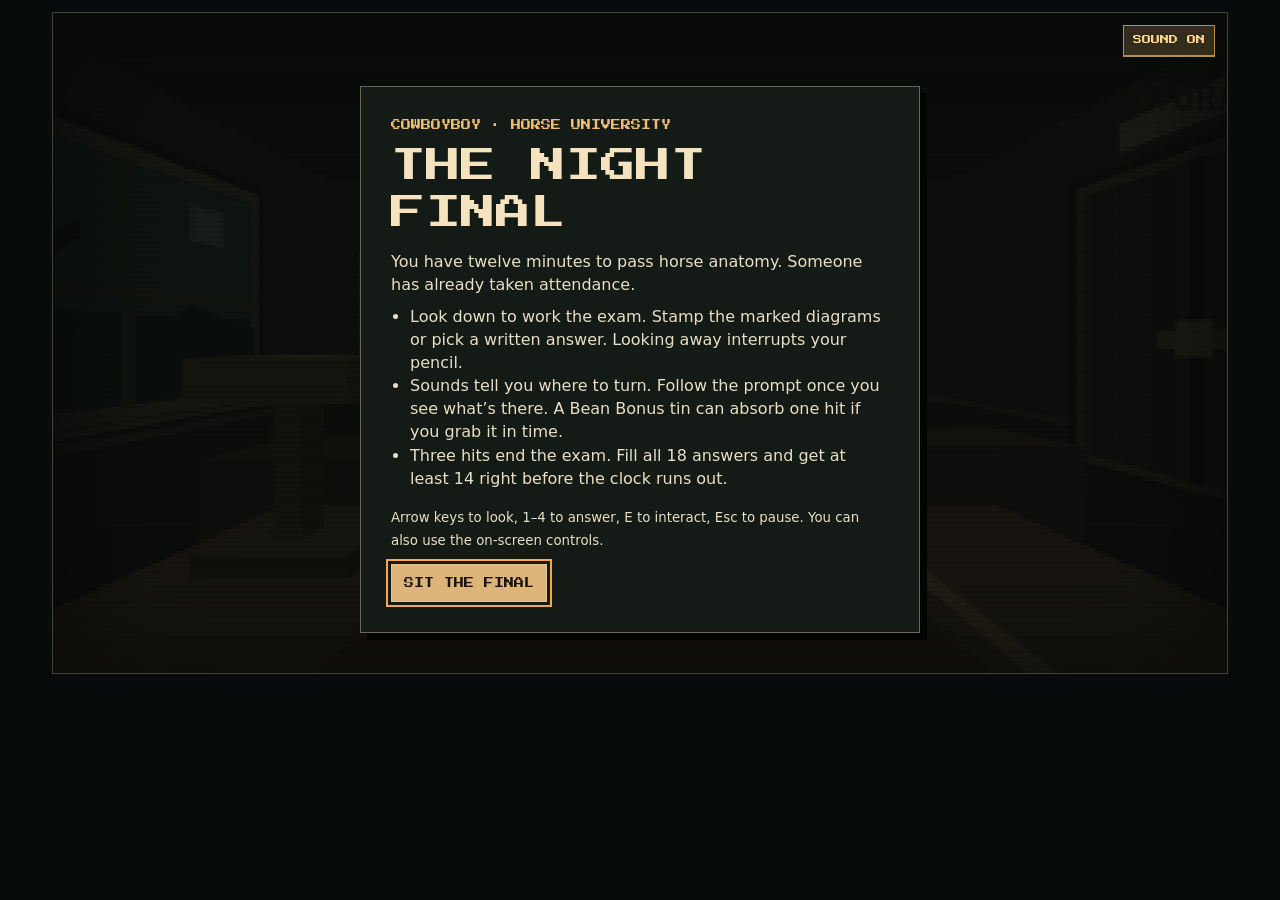
==== index.html @ 2c5c1a56 "Enable Cowboyboy sound by default" ====
<!doctype html>
<html lang="en">
<head>
<meta charset="utf-8">
<meta name="viewport" content="width=device-width, initial-scale=1">
<title>Cowboyboy — The Night Final</title>
<style>
@font-face{font-family:ExamPixel;src:url("./assets/PressStart2P.ttf") format("truetype");font-display:swap}
:root{color-scheme:dark;--ink:#e9dfc4;--dim:#aaa28e;--red:#ff816e;--gold:#efbd75;--pixel:ExamPixel,ui-monospace,monospace}
*{box-sizing:border-box}
body{margin:0;background:#080b0b;color:var(--ink);font:16px/1.45 system-ui,sans-serif}
main{max-width:1200px;margin:auto;padding:clamp(4px,1vw,12px)}
button{cursor:pointer}
button:disabled{cursor:default}
button:focus-visible,a:focus-visible{outline:2px solid #f7a74a;outline-offset:3px}
[hidden]{display:none!important}
.stage{position:relative;min-height:510px;aspect-ratio:16/9;overflow:hidden;border:1px solid #454338;background:#101411;isolation:isolate}
#room{width:100%;height:100%;position:absolute;inset:0;display:block;image-rendering:pixelated}
.vignette{position:absolute;inset:0;z-index:1;pointer-events:none;box-shadow:inset 0 0 95px 24px #000a;background:repeating-linear-gradient(transparent 0 3px,#0002 4px 5px)}
.stage.hit .vignette{background:#9a271b65}
.hud,.utility,.controls,.look,.cue{position:absolute;color:var(--ink);font:9px/1.65 var(--pixel);text-transform:uppercase}
.hud,.controls,.look{z-index:2}
.hud,.utility{display:flex;gap:4px}
.hud{align-items:center;top:12px;left:12px;flex-wrap:wrap;max-width:calc(100% - 200px)}
.hud span{padding:5px 7px;background:#0e1410e6;border-bottom:2px solid #544a34}
.hud .clock{font-size:12px;color:var(--gold)}
.hud .danger,.hud .clock.low{color:var(--red)}
.hud .bean{color:#e9ac66}
.utility{z-index:4;top:12px;right:12px}
.stage:not(.in-exam) .hud,.stage:not(.in-exam) .controls,.stage:not(.in-exam) #pause{display:none}
.look{right:12px;top:47px;padding:3px 6px;background:#0e1410d9;color:#cbc2a8;font-size:8px;text-align:right;pointer-events:none}
.cue{z-index:2;top:70px;left:50%;transform:translateX(-50%);margin:0;width:max-content;max-width:calc(100% - 24px);
  padding:5px 8px;text-align:center;background:#0e1410ef;color:#ffb18c;pointer-events:none}
.cue:empty{display:none}
.controls{display:flex;gap:5px;bottom:12px;left:50%;transform:translateX(-50%);width:max-content;max-width:calc(100% - 16px)}
.controls button,.utility button{font:inherit;text-transform:inherit;border:1px solid #817253;border-bottom:2px solid #534732;border-radius:0;
  background:#111812ed;color:#e8d9b2;padding:6px 9px;min-height:32px;white-space:nowrap}
.controls button[aria-pressed=true],.utility button[aria-pressed=true]{background:#332b1c;color:#ffd58b;border-color:#b28d54}
.controls button:not(:disabled):hover,.utility button:not(:disabled):hover{background:#4e3a25;color:#ffe4b2}
.controls button:disabled{opacity:.5}
#act{position:absolute;right:0;bottom:40px;touch-action:none;background:#4c3421;color:#ffe5b7;border-color:#d4a46c}
#act:disabled{visibility:hidden}
.overlay{position:absolute;inset:0;z-index:3;background:#070a09dc;display:grid;place-items:center;overflow:auto;padding:52px 18px 18px}
.panel{max-width:560px;width:100%;padding:clamp(14px,4vw,30px);background:#141a16;border:1px solid #6b6652;box-shadow:7px 7px 0 #030504;color:var(--ink)}
.panel .eyebrow{font:10px/1.65 var(--pixel);color:var(--gold)}
.panel h1{font:clamp(21px,4vw,35px)/1.35 var(--pixel);margin:8px 0 14px;text-transform:uppercase;color:#f4e3be}
.panel p{margin:8px 0}
.panel ul{padding-left:19px;margin:8px 0 15px}
.panel button{margin-top:5px;padding:10px 12px;font:10px/1.6 var(--pixel);text-transform:uppercase;border-radius:0}
.primary{background:#ddb57b;color:#19140d;border:1px solid #e3c491}
.panel a{color:#f2ca91}
.review{max-height:180px;overflow:auto;padding-right:7px;font-size:14px}
.review li{margin-bottom:7px}
@media(max-width:600px){
  .stage{min-height:min(540px,calc(100svh - 8px))}
  .hud,.utility,.controls,.cue{font-size:7px}
  .hud,.utility{top:8px}
  .hud{left:8px;max-width:calc(100% - 135px);gap:2px}
  .hud span{padding:4px 5px}
  .hud .clock{font-size:9px}
  .utility,.look{right:8px}
  .controls{bottom:8px;gap:3px}
  .controls button,.utility button{padding:5px 6px;min-height:34px}
  .look{top:50px;font-size:7px}
  .cue{top:76px}
  .panel ul{font-size:14px}
}
.paper{position:absolute;top:0;left:0;transform-origin:0 0;box-sizing:border-box;width:540px;height:464px;
  display:flex;flex-direction:column;padding:28px 28px 22px;color:#342818;
  background:repeating-linear-gradient(0deg,#9a71351a 0 1px,transparent 1px 25px),#deca98;
  border:2px solid #ae915f;box-shadow:inset 0 0 0 3px #cbb17a;
  color-scheme:light;font:10px/1.65 ExamPixel,ui-monospace,monospace}
.paper[inert]{pointer-events:none}
.paper .eyebrow{font-size:10px;color:#793f2d;letter-spacing:0}
.paper h2{font:14px/1.6 ExamPixel,ui-monospace,monospace;margin:11px 0 8px}
.paper-body{flex:1;display:grid;align-items:center}
.plate{width:100%;max-width:440px;margin:auto;position:relative;background:#eee0b429}
.plate svg{display:block;width:100%;height:auto;shape-rendering:crispEdges}
.plate .ink{fill:#b9a179;stroke:#614b34;stroke-width:2}
.plate .bone{fill:#a68b63;stroke:#634e37;stroke-width:2}
.plate .mane{fill:#71533a;stroke:#5e442f;stroke-width:1.4}
.plate .coat-light{fill:#c9b487}
.plate .detail{fill:none;stroke:#806649;stroke-width:1.5}
.plate .tube{fill:none;stroke-width:7;stroke-linecap:round}
.plate text{fill:#70583a;text-anchor:middle;font:9px ui-monospace,monospace;letter-spacing:2px}
.paper button{font:inherit;border:0;border-radius:0;background:none;color:inherit}
.paper button:focus-visible{outline:2px dashed #874b33;outline-offset:1px}
.paper button:disabled{opacity:.48}
.paper button:not(:disabled):hover,.paper button[aria-pressed=true]{color:#7f301e;background:#b4693c25}
.paper .pin{position:absolute;transform:translate(-50%,-50%);width:34px;height:34px;padding:0;
  border:2px solid #884626;background:#f3dba8;color:#633520;text-align:center;font-size:13px}
.paper .pin[aria-pressed=true]{background:#974529;color:#ffe6bb}
.answers{display:grid;gap:4px}
.paper .answers button{min-height:40px;padding:7px 10px;text-align:left;font-size:13px;border-bottom:1px dashed #a18153}
.paper .answers button[aria-pressed=true]{text-decoration:underline}
.paper-foot{display:flex;align-items:center;gap:4px;min-height:36px;border-top:2px solid #a48454}
.paper-foot button{padding:8px 5px;white-space:nowrap}
.paper-foot .status{flex:1;text-align:center;font-size:9px;color:#694a31}
.paper progress{appearance:none;border:0;width:100%;height:5px;background:#b79b69}
.paper progress::-webkit-progress-bar{background:#b79b69}
.paper progress::-webkit-progress-value{background:#823c2a}
.paper progress::-moz-progress-bar{background:#823c2a}
</style>
</head>
<body>
<audio id="score" loop preload="none" hidden></audio>
<main>
<div class="stage" id="stage">
<canvas id="room" width="384" height="216" aria-label="First-person view from the exam desk"></canvas><div class="vignette"></div>
<div class="hud" aria-label="Exam status"><span class="clock" id="clock">12:00</span><span id="progress">0 / 18 answered</span><span id="nerve">Composure 3 / 3</span><span class="bean" id="bean-hud" hidden>BEAN BONUS READY</span></div>
<div class="utility"><button id="sound" aria-pressed="true">Sound on</button><button id="pause" disabled>Pause</button></div>
<div class="look" id="look"></div>
<section class="paper" id="paper" aria-label="Exam paper" hidden>
<div class="eyebrow" id="sheet"></div><h2 id="question"></h2><div class="paper-body"><div id="diagram" hidden></div><div class="answers" id="answers"></div></div>
<div class="paper-foot"><button id="prev">Previous</button><span class="status" id="paper-status"></span><button id="next">Next</button><button id="submit" hidden>Turn in exam</button></div>
<progress id="writing" max="1" value="0" aria-label="Writing progress"></progress>
</section>
<p class="cue" id="cue" role="status"></p>
<nav class="controls" aria-label="Look controls">
<button data-view="left" disabled>← Window</button><button data-view="front" disabled>↑ Hall</button><button data-view="right" disabled>→ Seam</button><button data-view="desk" disabled>↓ Exam</button><button id="act" disabled>E · Interact</button>
</nav>
<div class="overlay" id="overlay"><section class="panel" id="panel"></section></div>
</div>
</main>
<script>
'use strict';
const $ = id => document.getElementById(id);
const exam = [
  ['Where on a horse is the poll?', ['Between and just behind the ears','Above the tail','At the shoulder','Under the jaw'],0,'The poll is at the top of the head, just behind the ears.'],
  ['What is the ridge where the neck meets the back?', ['Croup','Withers','Loin','Barrel'],1,'The withers are the ridge above the shoulders.'],
  ['Which region includes the rib cage?', ['Crest','Pastern','Barrel','Dock'],2,'The barrel is the rounded middle around the ribs.'],
  ['Which part is the upper surface of the hindquarters?', ['Poll','Flank','Gaskin','Croup'],3,'The croup lies between the loin and the tail.'],
  ['What is the anatomical name for the horse’s front knee?', ['Tarsus','Carpus','Stifle','Fetlock'],1,'The carpus is the joint commonly called the knee on a foreleg.'],
  ['What is the common name for the tarsus?', ['Hock','Knee','Elbow','Stifle'],0,'The hock is the tarsal joint region on the hind limb.'],
  ['Where is the fetlock relative to the pastern?', ['Behind the hock','Inside the hoof','Immediately above it','Immediately below it'],2,'The fetlock is the joint immediately above the pastern region.'],
  ['Which region lies between the fetlock and the hoof?', ['Cannon','Pastern','Gaskin','Forearm'],1,'The pastern spans the region between the fetlock and hoof.'],
  ['Which hind-limb joint is highest on this list?', ['Hock','Fetlock','Pastern joint','Stifle'],3,'The stifle sits above the hock on the hind limb.'],
  ['What is the muscular region between the stifle and hock called?', ['Gaskin','Cannon','Coronet','Forearm'],0,'The gaskin is the lower thigh, above the hock.'],
  ['What marks the border at the top of the hoof wall?', ['Ergot','Coronary band','Chestnut','Knee'],1,'The coronary band lies where the skin meets the top of the hoof wall.'],
  ['Which part is the bony base of the tail?', ['Muzzle','Loin','Dock','Crest'],2,'The dock is the solid upper part of the tail.'],
  ['Which tube carries swallowed feed to the stomach?', ['Trachea','Cecum','Colon','Esophagus'],3,'The esophagus connects the throat to the stomach.'],
  ['Where does feed go directly after the stomach?', ['Small intestine','Large colon','Cecum','Esophagus'],0,'The stomach empties into the small intestine.'],
  ['Where does much enzymatic digestion and nutrient absorption occur?', ['Mouth','Small intestine','Cecum','Rectum'],1,'The small intestine is a major site of enzymatic digestion and nutrient uptake.'],
  ['Which blind-ended chamber receives digesta from the small intestine?', ['Stomach','Esophagus','Cecum','Rectum'],2,'The cecum receives digesta from the small intestine and houses fiber-fermenting microbes.'],
  ['Which section follows the cecum along the main path of digesta?', ['Small intestine','Esophagus','Stomach','Large colon'],3,'Digesta passes from the cecum to the large colon.'],
  ['Which two regions are major sites of microbial fiber fermentation?', ['Stomach and esophagus','Cecum and large colon','Mouth and stomach','Esophagus and small intestine'],1,'Microbes in the cecum and large colon break down much of the fiber a horse eats.']
];
const plates = {
  horse: `<path class="detail" d="M46 177H365" opacity=".45"/>
    <path class="bone" d="M182 98 Q194 105 197 123 L194 145 201 164 204 174 H186
      L187 167 181 146 181 128 174 108 Z M294 102 Q306 106 307 119 L295 139
      L294 161 300 173 H282 L284 164 282 137 289 118 Z"/>
    <path class="mane" d="M321 68 C347 70 352 88 349 111 C347 128 347 145 359 156
      C343 152 338 142 337 127 C335 115 342 96 332 87 L321 80 Z"/>
    <path class="ink" d="M101 49 L114 28 125 23 124 11 132 19 137 10 140 24
      C155 24 164 39 175 50 L191 59 Q199 54 207 61
      C232 67 257 68 280 60 C297 52 314 55 325 64
      C339 74 336 95 327 107 L310 127 319 141 312 160 314 170 317 177 H299
      L302 168 302 157 307 143 293 128 Q284 120 282 108
      C261 124 225 123 203 108 Q199 117 192 121 L187 141 187 160
      L194 175 192 180 H174 L176 170 175 158 176 139 174 122
      Q166 111 170 99 C161 92 156 79 151 68 L139 60
      Q132 69 116 71 L96 78 Q89 80 84 75 L81 68 Q82 64 90 60 Z"/>
    <path class="mane" d="M137 24 C154 21 166 39 176 48 L196 59
      L187 61 182 65 178 62 174 63 169 56 164 56 157 45
      Q150 37 140 33 L129 33 Z"/>
    <path class="coat-light" d="M211 67 C235 74 260 73 280 66 Q294 60 310 63
      Q302 69 291 74 C265 82 232 82 211 72 Z M184 76 Q192 78 194 86
      Q182 96 177 110 Q173 100 177 88 Z"/>
    <path class="detail" d="M113 34 Q120 30 125 32 M120 38 Q123 37 126 39
      M84 72 Q95 72 105 67 M100 62l5-1 M129 45 Q138 46 142 53
      M143 49 Q153 53 160 65 L171 84 M188 66 Q197 71 195 86
      Q193 96 184 104 M182 138h6m-10 30h10m111-35 9-6m-5 14 11 2m-12 24h10
      M304 72 Q318 78 319 90 Q317 101 310 108 M284 88 Q279 98 282 108
      M207 104 Q220 115 236 115 M337 86 Q346 97 343 111 L343 134"/>
    <path class="mane" d="M176 170 L186 170 192 175 192 180 H174 Z
      M303 168 H313 L317 177 H299 Z"/>
    <path class="detail" d="M215 84 Q214 97 221 108 M225 84 Q224 99 231 110
      M235 84 Q234 100 241 111 M245 84 Q243 99 250 109" opacity=".55"/>`,
  legs: `<path class="ink" d="M83 25 Q99 20 116 25 L107 53 Q112 61 105 72 L104 117
    Q111 124 105 132 L112 148 119 159 118 170 84 170 87 154 92 134 Q87 125 93 115
    L92 73 Q82 65 90 53 Z M246 20 Q261 14 279 24 L264 45 294 69
    Q300 77 287 89 L280 120 Q289 128 281 137 L286 151 296 160 295 170
    260 170 263 154 270 136 Q265 128 270 120 L276 88 245 62 Q232 54 238 44 Z"/>
    <path class="detail" d="M90 62h16m-12 62h10m-16 31h25m128-103 15-8m23 34 13 1m-21 50h10m-17 25h24"/>
    <path class="detail" d="M97 74v38m182-20-5 27"/>
    <text x="99" y="187">FORELIMB</text><text x="275" y="187">HIND LIMB</text>`,
  gut: `<path class="detail" d="M30 74h31q47 0 61 24l23 14m49 7 20 8m42 19 19 3m18-25 14-19m29-29h25"/>
    <path class="ink" d="M23 65l29 3 14 10-12 10-30 1-7-10Z"/>
    <path class="bone tube" d="M62 76q49-9 75 26"/>
    <path class="ink" d="M135 102q13-24 39-16 23 7 17 25-4 18-23 18-25 1-33-27Z"/>
    <path class="detail tube" d="M187 117q25-18 49-6t-14 11q-27 0-13 12t38-2q12-5 22 3"/>
    <path class="ink" d="M273 129q16-8 23 8l-3 27-15 12-8-8 4-25Z"/>
    <path class="bone tube" d="M286 132q-7-25 12-33l20-8q10-5 2-15l-16-10q-14-9-10-22 5-19 24-11t25 24q4 11-7 17l26 2"/>
    <path class="detail" d="M39 72v12m117 12 18 6m103 48 13 4"/>
    <text x="190" y="187">SIMPLIFIED FEED ROUTE</text>`
};
const marks = {
  poll:[135,25], withers:[198,60], barrel:[239,97], croup:[304,58],
  dock:[330,72], muzzle:[91,69], loin:[269,64],
  gaskin:[302,119], flank:[280,101],
  foreKnee:[98,63], hock:[287,79], fetlock:[98,124], pastern:[101,140],
  stifle:[243,51], hindFetlock:[277,128], hindHoof:[279,165],
  cannon:[99,97], coronet:[103,154], chestnut:[111,48],
  mouth:[41,79], esophagus:[99,80], stomach:[165,105], small:[223,124],
  cecum:[285,157], colon:[310,47], rectum:[355,76]
};
// Mark order matches the original answer key. The player only sees numbered pins.
const practical = {
  0:['horse','Bridle check. Stamp the poll before you fit the headpiece.','poll dock withers muzzle'],
  1:['horse','The saddle has slipped. Mark the withers to check its clearance.','croup withers loin barrel'],
  3:['horse','The groom left a chalk mark on the croup. Put it back.','poll flank gaskin croup'],
  4:['legs','The X-ray is missing its CARPUS stamp. Put it on the front knee.','hock foreKnee stifle fetlock'],
  6:['legs','Tag the foreleg joint immediately above the pastern.','hock hindHoof fetlock stifle'],
  7:['legs','Stamp the section of the foreleg between the fetlock and the hoof.','cannon pastern hock foreKnee'],
  8:['legs','Start your hind-limb inspection at the highest joint marked on this plate.','hock hindFetlock hindHoof stifle'],
  10:['legs','Follow the hoof wall up. Stamp the coronary band where the wall meets skin.','hock coronet chestnut foreKnee'],
  12:['gut','A mouthful of hay was just swallowed. Mark the tube carrying it to the stomach.','mouth cecum colon esophagus'],
  13:['gut','The hay has left the stomach. Stamp the next stop on its route.','small colon cecum stomach'],
  15:['gut','Trace the route past the small intestine. Tag the blind-ended fermentation chamber.','stomach esophagus cecum rectum'],
  16:['gut','The hay has left the cecum. Stamp the next section it enters.','small esophagus stomach colon'],
};
function makePlate(kind, targets) {
  const diagram = document.createElement('div');
  diagram.className = 'plate';
  diagram.innerHTML = `<svg viewBox="0 0 380 192" aria-hidden="true">${plates[kind]}</svg>`;
  for (const [i, name] of targets.split(' ').entries()) {
    const pin = document.createElement('button');
    pin.type = 'button';
    pin.className = 'pin';
    pin.textContent = String(i + 1);
    pin.setAttribute('aria-label', 'Stamp marker ' + (i + 1));
    const [x,y] = marks[name];
    pin.style.left = (x / 380 * 100) + '%';
    pin.style.top = (y / 192 * 100) + '%';
    pin.onclick = () => choose(i);
    diagram.append(pin);
  }
  return diagram;
}
const sheets = ['External landmarks','Hindquarters and joints','Lower limb','Conformation','Digestive tract','The hindgut'];
const releases = [0, 80, 178, 281, 391, 510];
const examTime = 720;
const writingTime = 2.3;
const views = {
  desk:{yaw:0,pitch:-1.45,y:.35,z:1.16,label:'Exam paper'},
  left:{yaw:-.77,pitch:0,label:'Left · Window'},
  front:{yaw:0,pitch:0,label:'Ahead · Hall'},
  right:{yaw:.77,pitch:0,label:'Right · Wall seam'}
};
const threats = [
  {id:'moth',view:'left',name:'Mothman',cue:'LEFT · Wings scrape the window.',action:'Hold the lamp',method:'hold',time:.85,pan:-.85,loss:'Mothman came through the glass.'},
  {id:'monitor',view:'front',name:'The Hall Monitor',cue:'AHEAD · Heavy hoofbeats in the hall.',action:'Keep looking at it',method:'watch',time:1.5,pan:0,loss:'The Hall Monitor reached your desk.'},
  {id:'seam',view:'right',name:'The Seam',cue:'RIGHT · A whisper inside the wall.',action:'Hold the latch',method:'hold',time:1.45,pan:.85,loss:'The wall opened beside you.'},
  {id:'mimic',view:'left',name:'The Window Mimic',cue:'LEFT · Three taps on the glass.',action:'Keep your eyes on it',method:'watch',time:1.65,pan:-.85,loss:'The reflection climbed out of the window.'},
  {id:'mare',view:'front',name:'The Hollow Mare',cue:'AHEAD · A ragged whinny.',action:'Ring the desk bell',method:'tap',time:0,pan:0,loss:'The Hollow Mare leaned over your paper.'},
  {id:'crawler',view:'right',name:'The Ceiling Crawler',cue:'RIGHT · Claws run along the ceiling.',action:'Hold the lamp',method:'hold',time:1.05,pan:.85,loss:'Something dropped onto your shoulder.'}
];
const hud = {clock:$('clock'),progress:$('progress'),nerve:$('nerve')};
const viewButtons = [...document.querySelectorAll('[data-view]')];
const canvas = $('room'), ctx = canvas.getContext('2d');
const camera = {yaw:0,pitch:0,y:0,z:0,lean:0};
const paper = $('paper');
const sheetPlane = {left:-.59,right:.59,y:-.566,near:.75,far:1.79,width:540,height:464};
let stageWidth = 384, stageHeight = 216, focal = 178;
new ResizeObserver(([entry]) => {
  const {width,height} = entry.contentRect;
  if (!width || !height) return;
  stageWidth = width;
  stageHeight = height;
  canvas.width = Math.round(216 * width / height);
}).observe($('stage'));
const run = {mode:'intro',view:'front',remaining:examTime,health:3};
let audio, master, hum, noiseBuffer, music, muted = false, pressed = false, lastFrame = performance.now();
let audioRequested = false;
let lastPaper = '', lastCue = '', lastView = '';
function createMusic() {
  const rate = 22050;
  const beat = .55;
  const bass = [110,110,98,98,87.31,87.31,103.83,110];
  const melody = [
    [220,0,329.63,261.63],[220,246.94,0,207.65],
    [196,0,293.66,246.94],[196,220,0,185],
    [174.61,0,261.63,220],[174.61,196,0,164.81],
    [207.65,0,311.13,246.94],[220,261.63,0,207.65]
  ];
  const frames = Math.round(rate * beat * 4 * bass.length);
  const wav = new DataView(new ArrayBuffer(44 + frames * 2));
  const label = (offset,text) => [...text].forEach((char,i) => wav.setUint8(offset + i,char.charCodeAt(0)));
  label(0,'RIFF');
  wav.setUint32(4,wav.byteLength - 8,true);
  label(8,'WAVEfmt ');
  wav.setUint32(16,16,true);
  wav.setUint16(20,1,true);
  wav.setUint16(22,1,true);
  wav.setUint32(24,rate,true);
  wav.setUint32(28,rate * 2,true);
  wav.setUint16(32,2,true);
  wav.setUint16(34,16,true);
  label(36,'data');
  wav.setUint32(40,frames * 2,true);

  const pluck = (hz,time,decay) => {
    const phase = 2 * Math.PI * hz * time;
    const envelope = Math.min(time * 105,1) * Math.exp(-time * decay);
    return envelope * (Math.sin(phase) + .32 * Math.sin(phase * 2.004) + .13 * Math.sin(phase * 3));
  };
  for (let frame = 0; frame < frames; frame++) {
    const t = frame / rate;
    const measure = Math.floor(t / (beat * 4));
    const index = Math.min(3,Math.floor(t / beat) % 4);
    const sub = t % beat;
    const root = bass[measure];
    const lead = melody[measure][index];
    const low = index % 2 === 0 ? .13 * pluck(root,sub,5) : .056 * pluck(root * 1.5,sub,7);
    const upper = lead ? .105 * pluck(lead,sub,7) : 0;
    const fade = Math.min(1,frame / 140,(frames - frame - 1) / 360);
    wav.setInt16(44 + frame * 2,Math.round((low + upper) * fade * 32767),true);
  }

  const player = $('score');
  player.src = URL.createObjectURL(new Blob([wav],{type:'audio/wav'}));
  for (const event of ['playing','pause','error']) player.addEventListener(event,renderSoundButton);
  return player;
}
function soundPlaying() {
  return audio?.state === 'running' || (music && !music.paused && music.readyState >= 2);
}
function updateMusic(preview = false) {
  if (!music) return;
  if (muted || (run.mode !== 'running' && !preview)) music.pause();
  else if (music.paused) music.play().then(renderSoundButton,renderSoundButton);
}
function audioInit(preview = false) {
  if (muted) {
    soundLevel();
    updateMusic();
    renderSoundButton();
    return;
  }
  audioRequested = true;
  try {
    if (navigator.audioSession) navigator.audioSession.type = 'playback';
  } catch {
    // The media player still works in browsers without audio-session support.
  }
  try {
    music ??= createMusic();
    updateMusic(preview);
  } catch {
    // Directional effects can still play if the media player is unavailable.
  }
  try {
    if (!audio) {
      const Audio = window.AudioContext || window.webkitAudioContext;
      if (!Audio) { renderSoundButton(); return; }
      audio = new Audio();
      audio.addEventListener('statechange',renderSoundButton);
      master = audio.createGain();
      const compressor = audio.createDynamicsCompressor();
      master.connect(compressor).connect(audio.destination);
      hum = audio.createGain();
      hum.gain.value = 0;
      hum.connect(master);
      for (const [hz, type] of [[49,'sine'],[61,'triangle'],[98,'triangle'],[121,'sine']]) {
        const drone = audio.createOscillator(), gain = audio.createGain();
        drone.type = type;
        drone.frequency.value = hz;
        gain.gain.value = .027;
        drone.connect(gain).connect(hum);
        drone.start();
      }
      noiseBuffer = audio.createBuffer(1,audio.sampleRate,audio.sampleRate);
      const samples = noiseBuffer.getChannelData(0);
      for (let i = 0; i < samples.length; i++) samples[i] = Math.random() * 2 - 1;
    }
    if (audio.state !== 'running') {
      audio.resume().then(() => {
        renderSoundButton();
        if (preview) soundCheck();
      },renderSoundButton);
    } else if (preview) soundCheck();
    soundLevel();
  } catch {
    audio?.close().catch(() => {});
    audio = null;
  }
  renderSoundButton();
}
function soundCheck() {
  note(392,.28,.21);
  note(523,.32,.22,0,'triangle',523,.15);
}
function renderSoundButton() {
  const needsRetry = audioRequested && !soundPlaying();
  $('sound').textContent = muted ? 'Sound off' : needsRetry ? 'Retry sound' : 'Sound on';
  $('sound').setAttribute('aria-pressed',String(!muted && !needsRetry));
}
function soundLevel() {
  if (!audio) return;
  master.gain.setTargetAtTime(muted ? 0 : .9,audio.currentTime,.035);
  hum.gain.setTargetAtTime(run.mode === 'running' ? .88 : 0,audio.currentTime,.18);
}
function output(gain, pan) {
  if (audio.createStereoPanner) {
    const stereo = audio.createStereoPanner();
    stereo.pan.value = pan;
    gain.connect(stereo).connect(master);
  } else gain.connect(master);
}
function note(hz, seconds, level, pan = 0, type = 'triangle', slide = hz, delay = 0) {
  if (!audio || muted) return;
  const start = audio.currentTime + delay, osc = audio.createOscillator(), gain = audio.createGain();
  osc.type = type;
  osc.frequency.setValueAtTime(hz,start);
  osc.frequency.exponentialRampToValueAtTime(Math.max(20,slide),start + seconds);
  gain.gain.setValueAtTime(.001,start);
  gain.gain.exponentialRampToValueAtTime(level,start + .012);
  gain.gain.exponentialRampToValueAtTime(.001,start + seconds);
  osc.connect(gain);
  output(gain, pan);
  osc.start(start);
  osc.stop(start + seconds + .02);
}
function noise(seconds, hz, level, pan, delay = 0, type = 'bandpass') {
  if (!audio || muted) return;
  const start = audio.currentTime + delay, source = audio.createBufferSource();
  const filter = audio.createBiquadFilter(), gain = audio.createGain();
  source.buffer = noiseBuffer;
  filter.type = type;
  filter.frequency.value = hz;
  filter.Q.value = .7;
  gain.gain.setValueAtTime(.001,start);
  gain.gain.linearRampToValueAtTime(level,start + .014);
  gain.gain.exponentialRampToValueAtTime(.001,start + seconds);
  source.connect(filter).connect(gain);
  output(gain,pan);
  source.start(start,Math.random() * (1 - seconds));
  source.stop(start + seconds);
}
function warning({id,pan}, near = 0) {
  const weight = .7 + near * .7;
  switch (id) {
    case 'moth':
      for (let i = 0; i < 4; i++) noise(.19,1400 + 330 * i,.45 * weight,pan,i * .14);
      break;
    case 'monitor':
      for (let i = 0; i < 3; i++) {
        note(136,.22,.31 * weight,pan,'triangle',47,i * .27);
        noise(.09,530,.38 * weight,pan,i * .27,'lowpass');
      }
      break;
    case 'seam':
      noise(.86,1250,.55 * weight,pan);
      note(213,.78,.085 * weight,pan,'sawtooth',63);
      break;
    case 'mimic':
      for (let i = 0; i < 3; i++) note(440,.16,.22 * weight,pan,'triangle',135,i * .19);
      break;
    case 'mare':
      note(760,.74,.21 * weight,pan,'triangle',221);
      note(630,.62,.12 * weight,pan,'sawtooth',137,.08);
      noise(.64,950,.2 * weight,pan);
      break;
    case 'crawler':
      for (let i = 0; i < 7; i++) noise(.07,2450 + (i % 3) * 450,.48 * weight,pan,i * .087);
      break;
  }
}
function start() {
  Object.assign(run,{mode:'running',view:'front',remaining:examTime,elapsed:0,health:3,page:0,answers:Array(exam.length).fill(null),pending:null,threat:null,nextThreat:11,previousThreat:null,deck:[],beans:null,beanShield:false,nextBeans:27,nextTick:1,notice:'',noticeUntil:0,hitUntil:0});
  Object.assign(camera,{yaw:0,pitch:0,y:0,z:0,lean:0});
  lastPaper = '';
  pressed = false;
  if (music) music.currentTime = 0;
  audioInit();
  $('overlay').hidden = true;
  renderUI();
}
function go(view) {
  if (run.mode !== 'running' || run.view === view) return;
  run.view = view;
  if (run.pending) {
    run.pending = null;
    run.notice = 'You lifted the pencil. That answer was interrupted.';
    run.noticeUntil = run.elapsed + 2;
  }
  pressed = false;
  noise(.15,675,.11,views[view].yaw);
  note(124,.17,.065,views[view].yaw,'triangle',59);
  renderUI();
}
function focused() {
  const target = views[run.view];
  return Math.abs(camera.yaw - target.yaw) < .022 && Math.abs(camera.pitch - target.pitch) < .022 &&
    Math.abs(camera.z - (target.z ?? 0)) < .025;
}
function unlocked() {
  return Math.max(0,releases.findLastIndex(t => run.elapsed >= t));
}
function changePage(delta) {
  if (run.mode !== 'running' || run.view !== 'desk' || !focused() || run.pending) return;
  const next = run.page + delta;
  if (next >= 0 && next < (unlocked() + 1) * 3) run.page = next;
  renderUI();
}
function choose(option) {
  if (run.mode !== 'running' || run.view !== 'desk' || !focused() || run.pending) return;
  if (run.answers[run.page] === option) return;
  run.pending = {page:run.page,option,progress:0};
  for (let i = 0; i < 3; i++) noise(.16,1750,.15,.08,i * .14);
  renderUI();
}
function spawn() {
  // Shuffle the full set so every horror has a chance to appear on each run.
  if (!run.deck.length) {
    run.deck = [...threats];
    for (let i = run.deck.length - 1; i > 0; i--) {
      const j = Math.floor(Math.random() * (i + 1));
      [run.deck[i],run.deck[j]] = [run.deck[j],run.deck[i]];
    }
    if (run.deck.at(-1) === run.previousThreat) {
      [run.deck[0],run.deck[run.deck.length - 1]] = [run.deck.at(-1),run.deck[0]];
    }
  }
  const kind = run.deck.pop();
  run.previousThreat = kind;
  run.threat = {kind,progress:0,age:0,limit:Math.max(5.2,9.4 - run.elapsed * .0075),nextWarn:2.2};
  warning(kind);
}
function resolveThreat(survived) {
  const {kind} = run.threat;
  run.threat = null;
  pressed = false;
  run.noticeUntil = run.elapsed + 2.6;
  run.nextThreat = run.elapsed + Math.max(5.8,14 - run.elapsed * .013) + 5 * Math.random();
  if (survived) {
    run.notice = kind.name + ' backed off.';
    note(230,.32,.16,kind.pan,'triangle',62);
    return;
  }
  run.hitUntil = run.elapsed + .36;
  noise(.45,820,.56,kind.pan);
  note(86,.61,.36,kind.pan,'sawtooth',26);
  if (run.beanShield) {
    run.beanShield = false;
    run.notice = 'BEAN BONUS · The beans absorbed the hit.';
  } else {
    run.health--;
    run.notice = kind.loss;
    if (!run.health) finish('caught');
  }
}
function updateBeans() {
  if (run.beans && run.elapsed >= run.beans.until) run.beans = null;
  if (!run.beans && !run.beanShield && run.elapsed >= run.nextBeans) {
    const spots = ['left','front','right'].filter(view => view !== run.threat?.kind.view);
    const view = spots[Math.floor(Math.random() * spots.length)];
    run.beans = {view,until:run.elapsed + 8};
    run.nextBeans = run.elapsed + 45 + Math.random() * 25;
    const pan = views[view].yaw;
    note(466,.22,.14,pan);
    note(698,.32,.15,pan,'triangle',545,.17);
  }
}
function interact() {
  if (run.mode !== 'running' || !focused()) return;
  const threat = run.threat;
  if (threat?.kind.view === run.view) {
    if (threat.kind.method === 'tap') {
      note(1230,.42,.19,0,'triangle',915);
      resolveThreat(true);
    } else if (threat.kind.method === 'hold') pressed = true;
    return;
  }
  if (run.beans?.view === run.view) {
    run.beans = null;
    run.beanShield = true;
    run.notice = 'BEAN BONUS · The next hit is covered.';
    run.noticeUntil = run.elapsed + 3.1;
    for (const [i, hz] of [392,523,659].entries()) note(hz,.24,.14,0,'triangle',hz,i * .09);
  }
}
function tick(dt) {
  run.elapsed += dt;
  run.remaining = Math.max(0,examTime - run.elapsed);
  if (!run.remaining) { finish('time'); return; }
  if (run.elapsed >= run.nextTick) {
    run.nextTick = run.elapsed + 1;
    note(820,.055,run.remaining <= 60 ? .10 : .028,.21,'triangle',275);
  }
  if (run.pending) {
    const item = run.pending;
    item.progress += dt;
    if (item.progress >= writingTime) {
      run.answers[item.page] = item.option;
      run.pending = null;
      note(405,.14,.11,.1,'triangle',240);
    }
  }
  if (!run.threat && run.elapsed >= run.nextThreat) spawn();
  updateBeans();
  const threat = run.threat;
  if (!threat) return;
  threat.age += dt;
  if (threat.age >= threat.limit) { resolveThreat(false); return; }
  if (threat.age >= threat.nextWarn) {
    threat.nextWarn += threat.age >= threat.limit * .57 ? 1.13 : 1.9;
    warning(threat.kind,threat.age / threat.limit);
  }
  const {kind} = threat;
  const defending = focused() && run.view === kind.view &&
    (kind.method === 'watch' || (kind.method === 'hold' && pressed));
  threat.progress = defending ? threat.progress + dt : Math.max(0,threat.progress - dt * 2);
  if (defending && threat.progress >= kind.time) resolveThreat(true);
}
function timeText(t) {
  const whole = Math.ceil(t);
  return String(Math.floor(whole / 60)).padStart(2,'0') + ':' + String(whole % 60).padStart(2,'0');
}
function answerCount() { return run.answers ? run.answers.filter(value => value !== null).length : 0; }
function setCue(text) {
  if (lastCue !== text) { $('cue').textContent = text; lastCue = text; }
}
function paperUI() {
  const available = (unlocked() + 1) * 3, page = run.page;
  const key = [page,run.answers[page],available,Boolean(run.pending),answerCount()].join('/');
  if (key !== lastPaper) {
    lastPaper = key;
    $('sheet').textContent = `Sheet ${Math.floor(page / 3) + 1} / 6 · ${sheets[Math.floor(page / 3)]} · Question ${page + 1}`;
    const task = practical[page];
    $('question').textContent = task ? task[1] : exam[page][0];
    const plate = task ? makePlate(task[0],task[2]) : null;
    $('diagram').hidden = !plate;
    $('diagram').replaceChildren(...(plate ? [plate] : []));
    const answers = $('answers');
    answers.hidden = Boolean(plate);
    answers.replaceChildren(...(plate ? [] : exam[page][1].map((answer,i) => {
      const button = document.createElement('button');
      button.type = 'button';
      button.textContent = `${i + 1}. ${answer}`;
      button.onclick = () => choose(i);
      return button;
    })));
    const options = (plate || answers).querySelectorAll('button');
    options.forEach((button,i) => {
      button.disabled = Boolean(run.pending);
      button.setAttribute('aria-pressed',String(run.answers[page] === i));
    });
    $('prev').disabled = page === 0 || Boolean(run.pending);
    $('next').disabled = page + 1 >= available || Boolean(run.pending);
    $('submit').hidden = answerCount() < exam.length;
    $('submit').disabled = Boolean(run.pending);
  }
  $('writing').value = run.pending ? run.pending.progress / writingTime : run.answers[page] !== null ? 1 : 0;
  let status = run.answers[page] !== null ? 'Answer written.' : practical[page] ? 'Stamp a marker.' : 'Choose an answer.';
  if (page + 1 >= available && available < exam.length && run.answers[page] !== null) {
    status = `Next sheet in ${timeText(releases[unlocked() + 1] - run.elapsed)}`;
  }
  if (run.pending) status = 'Writing…';
  if ($('paper-status').textContent !== status) $('paper-status').textContent = status;
}
function renderUI() {
  const playing = run.mode === 'running', settled = focused(), threat = run.threat;
  const desk = playing && settled && run.view === 'desk';
  paper.inert = !desk;
  $('bean-hud').hidden = !run.beanShield;
  if (playing) paperUI();
  hud.clock.textContent = timeText(run.remaining);
  hud.clock.classList.toggle('low',run.remaining <= 60);
  hud.progress.textContent = `${answerCount()} / ${exam.length} answered`;
  hud.nerve.textContent = `Composure ${run.health} / 3`;
  hud.nerve.classList.toggle('danger',run.health <= 1);
  $('pause').disabled = !playing && run.mode !== 'paused';
  $('pause').textContent = run.mode === 'paused' ? 'Resume' : 'Pause';
  $('stage').classList.toggle('hit',playing && run.hitUntil > run.elapsed);
  $('stage').classList.toggle('in-exam',playing || run.mode === 'paused');
  const label = !playing ? '' : settled ? views[run.view].label : 'Turning…';
  if (lastView !== label) { $('look').textContent = label; lastView = label; }
  $('look').hidden = !playing;
  for (const button of viewButtons) {
    button.disabled = !playing;
    button.setAttribute('aria-pressed',String(playing && run.view === button.dataset.view));
  }
  const engaged = playing && settled && threat && threat.kind.view === run.view;
  const beanReady = playing && settled && run.beans?.view === run.view && !engaged;
  const canAct = engaged && threat.kind.method !== 'watch';
  $('act').disabled = !canAct && !beanReady;
  $('act').textContent = canAct ? 'E · ' + threat.kind.action : beanReady ? 'E · Grab beans' : 'E · Interact';
  if (!playing) setCue('');
  else if (engaged) {
    const {kind} = threat;
    const instruction = kind.method === 'watch' ? kind.action : (kind.method === 'hold' ? 'Hold' : 'Press') + ' E · ' + kind.action;
    const steps = kind.time ? Math.floor(threat.progress / kind.time * 5) : 0;
    const bars = steps > 0 ? ' ' + '■'.repeat(steps) + '□'.repeat(5 - steps) : '';
    setCue(`${kind.name.toUpperCase()} · ${instruction}${bars}`);
  } else if (threat) setCue(threat.kind.cue + (beanReady ? ' · E to grab beans here.' : ''));
  else if (beanReady) setCue('BEAN BONUS · Grab the tin before it vanishes.');
  else if (run.noticeUntil > run.elapsed) setCue(run.notice);
  else if (run.beans) setCue(`BEAN BONUS · A tin rattles ${{left:'at the window',front:'in the hall',right:'by the wall'}[run.beans.view]}.`);
  else setCue('');
}
function showPanel(html) {
  $('panel').innerHTML = html;
  $('overlay').hidden = false;
  renderUI();
  $('panel').querySelector('button')?.focus();
}
function intro() {
  showPanel(`<div class="eyebrow">COWBOYBOY · HORSE UNIVERSITY</div><h1>The Night Final</h1>
  <p>You have twelve minutes to pass horse anatomy. Someone has already taken attendance.</p>
  <ul><li>Look down to work the exam. Stamp the marked diagrams or pick a written answer. Looking away interrupts your pencil.</li><li>Sounds tell you where to turn. Follow the prompt once you see what’s there. A Bean Bonus tin can absorb one hit if you grab it in time.</li><li>Three hits end the exam. Fill all 18 answers and get at least 14 right before the clock runs out.</li></ul><p><small>Arrow keys to look, 1–4 to answer, E to interact, Esc to pause. You can also use the on-screen controls.</small></p>
  <button class="primary" id="begin">Sit the final</button>`);
  $('begin').onclick = start;
}
function pause() {
  if (run.mode === 'running') {
    run.mode = 'paused';
    pressed = false;
    soundLevel();
    updateMusic();
    showPanel('<div class="eyebrow">CLOCK STOPPED</div><h1>Paused</h1><button class="primary" id="resume">Resume exam</button>');
    $('resume').onclick = pause;
  } else if (run.mode === 'paused') {
    run.mode = 'running';
    lastFrame = performance.now();
    audioInit();
    $('overlay').hidden = true;
    renderUI();
  }
}
function finish(reason) {
  run.mode = 'ended';
  pressed = false;
  soundLevel();
  updateMusic();
  const correct = run.answers.filter((choice,i) => choice === exam[i][2]).length;
  const passed = reason === 'submit' && correct >= 14;
  const result = reason === 'caught' ? 'Something got in.' : reason === 'time' ? 'Time’s up.' : passed ? 'You passed.' : 'You failed the final.';
  const review = exam.map(([prompt,options,index,explanation],i) => run.answers[i] === index ? '' : `<li><strong>${prompt}</strong> ${explanation}</li>`).join('');
  showPanel(`<div class="eyebrow">HORSE UNIVERSITY · EXAM REPORT</div><h1>${result}</h1>
  <p>${correct} / 18 correct · ${answerCount()} answered · ${timeText(run.remaining)} left</p>
  ${passed ? '<p>The proctor signs your diploma. His hoof leaves no ink.</p>' : '<p>Pass mark: 14 correct and all 18 answers turned in.</p>'}
  ${review ? `<details><summary>Review missed and unanswered questions</summary><ol class="review">${review}</ol></details>` : ''}
  <p><small>References: <a href="https://afs.ca.uky.edu/files/equine_anatomy.pdf" target="_blank" rel="noopener">Parts of the Horse</a> · <a href="https://www.extension.iastate.edu/equine/synopsis-digestive-anatomy-and-physiology-horse" target="_blank" rel="noopener">Equine digestion</a></small></p>
  <button class="primary" id="retry">Retake the final</button>`);
  $('retry').onclick = start;
}
function point(x,y,z) { return [x,y,z]; }
function cameraPoint([x,y,z]) {
  y -= camera.y;
  z -= camera.z;
  const cy = Math.cos(camera.yaw), sy = Math.sin(camera.yaw);
  const cp = Math.cos(camera.pitch), sp = Math.sin(camera.pitch);
  const depth = x * sy + z * cy;
  return [x * cy - z * sy,y * cp - depth * sp,y * sp + depth * cp];
}
function project([x,y,z]) {
  return [canvas.width / 2 + x * focal / z,canvas.height / 2 - y * focal / z];
}
function placeExamSheet() {
  const {left,right,y,near,far,width,height} = sheetPlane;
  const origin = cameraPoint([left,y,far]);
  const rightEdge = cameraPoint([right,y,far]);
  const bottom = cameraPoint([left,y,near]);
  const corner = cameraPoint([right,y,near]);
  paper.hidden = run.mode === 'intro' || [origin,rightEdge,bottom,corner].some(p => p[2] < .1);
  if (paper.hidden) return;

  // Both renderers use the same camera. This homogeneous transform maps
  // the interactive sheet onto the tabletop plane, including hit testing.
  const column = ([x,y,z]) => [
    stageWidth * (.5 * z + x * focal / canvas.width),
    stageHeight * (.5 * z - y * focal / canvas.height),
    0,z
  ];
  const step = (end,length) => column(end.map((coordinate,i) => (coordinate - origin[i]) / length));
  const matrix = [...step(rightEdge,width),...step(bottom,height),0,0,1,0,...column(origin)];
  paper.style.transform = `matrix3d(${matrix.join(',')})`;
}
function clip(points) {
  const near = .17, output = [];
  for (let i = 0; i < points.length; i++) {
    const a = points[i], b = points[(i + 1) % points.length];
    if (a[2] >= near) output.push(a);
    if ((a[2] >= near) !== (b[2] >= near)) {
      const t = (near - a[2]) / (b[2] - a[2]);
      output.push([a[0] + (b[0] - a[0]) * t,a[1] + (b[1] - a[1]) * t,near]);
    }
  }
  return output;
}
function shape(color,points) {
  const visible = clip(points.map(cameraPoint));
  if (visible.length < 3) return;
  ctx.fillStyle = color;
  ctx.beginPath();
  visible.map(project).forEach(([x,y],i) => i ? ctx.lineTo(x,y) : ctx.moveTo(x,y));
  ctx.closePath();
  ctx.fill();
}
function front(color,x1,y1,x2,y2,z = 6.98) {
  shape(color,[point(x1,y1,z),point(x2,y1,z),point(x2,y2,z),point(x1,y2,z)]);
}
function side(color,x,z1,y1,z2,y2) {
  shape(color,[point(x,y1,z1),point(x,y1,z2),point(x,y2,z2),point(x,y2,z1)]);
}
function flat(color,x1,z1,x2,z2,y) {
  shape(color,[point(x1,y,z1),point(x2,y,z1),point(x2,y,z2),point(x1,y,z2)]);
}
function block(x1,y1,z1,x2,y2,z2,colors) {
  const [face,edge,top] = colors;
  front(face,x1,y1,x2,y2,z2);
  side(edge,x1,z1,y1,z2,y2);
  side(edge,x2,z1,y1,z2,y2);
  front(face,x1,y1,x2,y2,z1);
  flat(top,x1,z1,x2,z2,y2);
}
function worldText(value,location,color,size) {
  const p = cameraPoint(location);
  if (p[2] < .2) return;
  const [x,y] = project(p);
  ctx.font = 'bold ' + Math.max(6,Math.round(size / p[2])) + 'px monospace';
  ctx.textAlign = 'center';
  ctx.fillStyle = color;
  ctx.fillText(value,x,y);
}
function monster(type,location,strength) {
  const p = cameraPoint(location);
  if (p[2] < .2) return;
  const [x,y] = project(p), size = focal / p[2] * (.44 + strength * .42);
  ctx.save();
  ctx.translate(Math.round(x),Math.round(y));
  ctx.scale(size,size);
  const pixels = (color,points) => {
    ctx.fillStyle = color;
    ctx.beginPath();
    points.forEach(([a,b],i) => i ? ctx.lineTo(a,b) : ctx.moveTo(a,b));
    ctx.closePath();
    ctx.fill();
  };
  if (type === 'moth') {
    pixels('#0b1010',[[-.73,.94],[-.5,.31],[-.35,.16],[-.55,-.47],[-.25,-.58],[-.08,-.33],[.13,-.37],[.41,-.65],[.45,-.08],[.62,.24],[.75,.93]]);
    pixels('#746957',[[-.35,-.2],[-.13,-.34],[.21,-.32],[.43,-.1],[.27,.5],[-.16,.67],[-.37,.28]]);
    pixels('#2a2b27',[[-.27,.11],[.34,.06],[.22,.38],[-.06,.47],[-.2,.3]]);
    ctx.fillStyle = '#ffd486';
    ctx.fillRect(-.27,-.03,.17,.1);
    ctx.fillRect(.1,-.035,.16,.1);
  } else if (type === 'monitor') {
    pixels('#050605',[[-.8,1.31],[-.57,.36],[-.3,.16],[-.29,-.15],[-.43,-.72],[-.14,-.47],[.15,-.48],[.35,-.8],[.31,-.18],[.22,.21],[.57,.43],[.84,1.31]]);
    pixels('#3e4034',[[-.27,-.4],[.23,-.4],[.29,-.09],[.18,.31],[-.13,.33],[-.26,.04]]);
    pixels('#62604b',[[-.2,.06],[.2,.08],[.12,.39],[-.1,.43]]);
    ctx.fillStyle = '#f7c77b';
    ctx.fillRect(-.24,-.12,.12,.07);
    ctx.fillRect(.1,-.12,.12,.07);
  } else if (type === 'mimic') {
    pixels('#0b1110',[[-.83,1.2],[-.58,.2],[-.34,.14],[-.32,-.56],[-.16,-.83],[.19,-.79],[.35,-.51],[.32,.12],[.64,.22],[.86,1.2]]);
    pixels('#879080',[[-.29,-.56],[-.16,-.73],[.14,-.7],[.26,-.5],[.19,.14],[.04,.36],[-.22,.11]]);
    ctx.fillStyle = '#101411';
    ctx.fillRect(-.22,-.38,.16,.12);
    ctx.fillRect(.04,-.39,.17,.12);
    ctx.fillRect(-.12,.02,.25,.08 + strength * .1);
  } else if (type === 'mare') {
    pixels('#34382d',[[-.68,1.15],[-.43,.29],[-.37,-.16],[-.55,-.76],[-.21,-.51],[.18,-.53],[.4,-.85],[.38,-.19],[.53,.23],[.4,.82],[.08,1.18]]);
    pixels('#adb39a',[[-.31,-.31],[-.17,-.54],[.15,-.54],[.33,-.23],[.29,.27],[.41,.52],[.34,.87],[.02,.96],[-.23,.69],[-.16,.35]]);
    ctx.fillStyle = '#171c17';
    ctx.fillRect(-.22,-.18,.21,.17);
    ctx.fillRect(.12,-.18,.18,.15);
    ctx.fillRect(.08,.65,.22,.12);
    ctx.fillStyle = '#7ee5bd';
    ctx.fillRect(-.18,-.14,.08,.06);
    ctx.fillRect(.18,-.14,.07,.06);
  } else if (type === 'crawler') {
    ctx.lineWidth = .09;
    ctx.strokeStyle = '#151611';
    for (const sign of [-1,1]) {
      for (let i = 0; i < 4; i++) {
        const y = -.47 + i * .23, reach = 1.05 + i * .07;
        ctx.beginPath();
        ctx.moveTo(sign * .15,y);
        ctx.lineTo(sign * .63,y - .32);
        ctx.lineTo(sign * reach,y + Math.sin(strength * 32 + i) * .22);
        ctx.stroke();
      }
    }
    pixels('#24271c',[[0,-.76],[.31,-.43],[.35,.11],[.17,.49],[-.16,.54],[-.36,.11],[-.29,-.44]]);
    ctx.fillStyle = '#e7a267';
    for (let i = 0; i < 3; i++) {
      ctx.fillRect(-.21 + i * .14,.09,.08,.08);
      ctx.fillRect(-.19 + i * .13,.22,.06,.07);
    }
  } else {
    pixels('#050605',[[0,-1.14],[.23,-.65],[.07,-.28],[.55,.32],[.18,.43],[.37,1.22],[-.22,.58],[-.55,.27],[-.19,-.18],[-.24,-.62]]);
    for (const eye of [[-.13,-.3],[.12,-.13],[-.18,.03],[.25,.24],[.01,.39]]) {
      ctx.fillStyle = '#f3a275';
      ctx.fillRect(eye[0],eye[1],.13,.055);
    }
  }
  ctx.restore();
}
function creature(kind, strength) {
  const origins = {left:[-3.76,.45,4.04],front:[0,.09,6.49],right:[3.74,.16,3.78]};
  const start = origins[kind.view];
  const approach = strength ** 1.65;
  const endY = kind.id === 'crawler' ? .76 - approach * .55 : .13;
  const location = [start[0] * (1 - approach * .78),
    start[1] + (endY - start[1]) * approach + Math.sin(strength * 29) * .055 * approach,
    start[2] * (1 - approach * .76)];
  monster(kind.id,location,strength);
}
function beanCan(view) {
  const spots = {left:[-2.1,-.44,3.7],front:[.85,-.43,3.12],right:[2.38,-.42,4.1]};
  const p = cameraPoint(spots[view]);
  if (p[2] < .2) return;
  const [x,y] = project(p);
  const size = Math.max(5,Math.round(46 / p[2]));
  const top = Math.round(y) - size;
  const left = Math.round(x - size / 2);
  ctx.fillStyle = '#6c3119';
  ctx.fillRect(left,top,size,size + 4);
  ctx.fillStyle = '#e0aa61';
  ctx.fillRect(left + 1,top + 2,size - 2,size - 1);
  ctx.fillStyle = '#a74a2e';
  ctx.fillRect(left + 2,top + 4,size - 4,Math.max(2,size - 7));
  ctx.fillStyle = '#fff0a0';
  ctx.fillRect(left + size - 3,top + 1,2,2);
}
function room() {
  ctx.fillStyle = '#111912';
  ctx.fillRect(0,0,canvas.width,canvas.height);
  front('#303427',-4,-1.35,4,2.1,7);
  side('#252c24',-4,-2,-1.35,7,2.1);
  side('#2b2d22',4,-2,-1.35,7,2.1);
  flat('#191f18',-4,-2,4,7,-1.35);
  flat('#151b16',-4,-2,4,7,2.1);
  for (let i = 0; i < 9; i++) {
    const z = i - 2;
    flat('#2d2f20',-4,z,4,z + .025,-1.34);
    if (i % 2 === 0) flat('#1f261d',-4,z,4,z + .12,2.09);
  }
  for (let i = -3; i <= 3; i++) flat('#11180f',i,-2,i + .035,7,-1.34);
  front('#1b2017',-4,-1.35,4,-.73);
  side('#1b2119',-3.99,-2,-1.35,7,-.73);
  side('#202117',3.99,-2,-1.35,7,-.73);
  front('#474632',-4,-.77,4,-.71);
  side('#454531',-3.98,-2,-.77,7,-.71);
  side('#48452e',3.98,-2,-.77,7,-.71);
  for (let i = 0; i < 65; i++) {
    const height = ((i * 113) % 97) / 45 - .57;
    const pos = ((i * 59) % 203) / 25;
    front(i % 3 ? '#393b2b' : '#272d23',pos - 4,height,pos - 3.86,height + .018);
    side('#34372a',-3.98,pos - 1.5,height,pos - 1.36,height + .018);
    side('#3c3c2d',3.98,pos - 1.5,height,pos - 1.36,height + .018);
  }
  // Hall doorway and the boards around it.
  front('#141813',-1.35,-1.35,1.35,1.64,6.92);
  front('#716147',-1.22,-1.35,1.22,1.5,6.91);
  front('#060908',-1.1,-1.35,1.1,1.38,6.89);
  front('#25281d',-.87,-1.34,.87,1.14,6.86);
  front('#0a0d0b',-.75,-1.34,.75,1.04,6.84);
  front('#666047',-.48,1.73,.48,1.98);
  worldText('HALL',point(0,1.79,6.96),'#dfc898',49);
  front('#111c15',-3.67,-.28,-1.62,1.19);
  front('#62563b',-3.64,-.25,-1.65,1.16);
  front('#23392d',-3.56,-.17,-1.73,1.08);
  worldText('EQUINE LAB',point(-2.64,.62,6.96),'#aeb18a',49);
  for (let i = 0; i < 3; i++) front('#7c8768',-3.3,.36 - i * .12,-2.0,.38 - i * .12);
  front('#655943',1.88,.03,3.09,1.33);
  front('#a99c6e',1.95,.1,3.02,1.26);
  worldText('HORSE',point(2.49,.84,6.96),'#383126',47);
  worldText('UNIVERSITY',point(2.49,.55,6.96),'#383126',35);
  // Window: glass, moonlight, branches and mullions.
  side('#141912',-3.94,2.47,-.68,5.69,1.61);
  side('#695f45',-3.93,2.54,-.59,5.6,1.52);
  side('#132722',-3.92,2.66,-.47,5.47,1.39);
  side('#385247',-3.91,2.68,.23,5.45,1.38);
  side('#768775',-3.90,4.7,.88,5.08,1.21);
  side('#8e9a84',-3.89,4.77,.93,5.02,1.15);
  shape('#182922',[point(-3.88,-.47,2.66),point(-3.88,.08,2.66),point(-3.88,.27,3.25),point(-3.88,-.09,3.89),point(-3.88,.32,4.7),point(-3.88,.14,5.47),point(-3.88,-.47,5.47)]);
  shape('#141f19',[point(-3.87,-.47,3.23),point(-3.87,1.32,2.9),point(-3.87,1.31,3.04),point(-3.87,.49,3.21),point(-3.87,.86,3.75),point(-3.87,.73,3.76),point(-3.87,.3,3.23),point(-3.87,-.47,3.48)]);
  side('#504b35',-3.86,4.04,-.5,4.15,1.4);
  side('#504b35',-3.86,2.64,.33,5.49,.42);
  flat('#625a3e',-4,2.45,-3.68,5.67,-.61);
  // Right wall: supply hatch and its failing latch.
  side('#171b14',3.94,2.52,-1.12,4.99,1.46);
  side('#5d5037',3.93,2.63,-1.05,4.89,1.38);
  side('#342d20',3.92,2.72,-.98,4.8,1.29);
  for (let i = 0; i < 8; i++) side('#443a27',3.9,2.75 + i * .28,-.96,2.79 + i * .28,1.27);
  side('#0a0c09',3.88,3.74,-.98,3.83,1.29);
  side('#817451',3.86,3.49,-.04,4.06,.09);
  side('#ac8653',3.85,3.65,-.1,3.9,.16);
  side('#8b7860',3.91,3.02,1.54,4.43,1.78);
  worldText('STORAGE',point(3.9,1.59,3.74),'#463722',44);

  block(-2.7,-1.32,3.32,-1.56,-.72,4.22,['#352f22','#241f18','#4b3d2b']);
  block(1.8,-1.32,3.64,2.98,-.7,4.55,['#382f23','#251e17','#55412d']);
  block(-1.18,-1.32,.82,-1.05,-.62,1.77,['#282219','#1c1914','#4d3a29']);
  block(1.02,-1.32,.82,1.16,-.62,1.77,['#282219','#1c1914','#4d3a29']);
  block(-1.28,-.76,.49,1.28,-.58,1.95,['#493322','#3d2b1f','#795538']);
  for (let i = 0; i < 6; i++) flat(i % 2 ? '#6a4730' : '#88613f',-1.27,.58 + i * .21,1.27,.59 + i * .21,-.577);
  flat('#5e402d',sheetPlane.left + .025,sheetPlane.near - .025,sheetPlane.right + .025,sheetPlane.far,-.575);
  flat('#be914d',.66,.78,.71,1.52,-.561);
  flat('#242820',.66,1.5,.71,1.57,-.56);
  block(-1.1,-.579,1.33,-.72,-.52,1.74,['#443820','#342b18','#71613b']);
  block(-.99,-.53,1.46,-.91,-.12,1.56,['#554624','#453719','#8e7d45']);
  block(-1.13,-.15,1.34,-.73,-.04,1.73,['#695a32','#554624','#877441']);
  flat('#b6a573',-.99,1.41,-.86,1.57,-.039);
  if (run.threat) creature(run.threat.kind,run.threat.age / run.threat.limit);
  if (run.beans) beanCan(run.beans.view);
}
function frame(now) {
  const dt = Math.min(.1,Math.max(0,(now - lastFrame) / 1000));
  lastFrame = now;
  if (run.mode === 'running') {
    const target = views[run.view], blend = 1 - Math.exp(-dt * 6.8);
    camera.yaw += (target.yaw - camera.yaw) * blend;
    camera.pitch += (target.pitch - camera.pitch) * blend;
    camera.y += ((target.y ?? 0) - camera.y) * blend;
    camera.z += ((target.z ?? 0) - camera.z) * blend;
    camera.lean += ((run.view === 'desk' ? 1 : 0) - camera.lean) * blend;
    tick(dt);
    renderUI();
  }
  const readingFocal = Math.min(148,canvas.width * .65);
  focal = 178 + (readingFocal - 178) * camera.lean;
  room();
  placeExamSheet();
  requestAnimationFrame(frame);
}
const bindings = {ArrowLeft:'left',KeyA:'left',ArrowUp:'front',KeyW:'front',ArrowRight:'right',KeyD:'right',ArrowDown:'desk',KeyS:'desk'};
for (const button of viewButtons) button.onclick = () => go(button.dataset.view);
$('sound').onclick = () => {
  muted = !muted && (!audioRequested || Boolean(soundPlaying()));
  audioInit(true);
};
$('pause').onclick = pause;
$('prev').onclick = () => changePage(-1);
$('next').onclick = () => changePage(1);
$('submit').onclick = () => {
  if (run.mode === 'running' && run.view === 'desk' && focused() && !run.pending && answerCount() === exam.length) finish('submit');
};
$('act').addEventListener('pointerdown',event => {
  event.preventDefault();
  $('act').setPointerCapture(event.pointerId);
  interact();
});
for (const name of ['pointerup','pointercancel','lostpointercapture']) {
  $('act').addEventListener(name,() => { pressed = false; });
}
window.addEventListener('keydown',event => {
  if (event.code === 'Escape') { if (!event.repeat) pause(); return; }
  if (run.mode !== 'running' || event.metaKey || event.ctrlKey || event.altKey) return;
  if (bindings[event.code]) {
    event.preventDefault();
    go(bindings[event.code]);
  } else if (event.code === 'KeyE') {
    event.preventDefault();
    if (!event.repeat) interact();
  } else if (/^Digit[1-4]$/.test(event.code)) {
    choose(Number(event.code.slice(-1)) - 1);
  } else if (event.code === 'BracketLeft' || event.code === 'BracketRight') {
    changePage(event.code === 'BracketLeft' ? -1 : 1);
  }
});
$('act').addEventListener('click',event => {
  if (!event.detail) interact();
});
$('act').addEventListener('keydown',event => {
  if (event.code !== 'Space' && event.code !== 'Enter') return;
  event.preventDefault();
  if (!event.repeat) interact();
});
$('act').addEventListener('keyup',event => {
  if (event.code === 'Space' || event.code === 'Enter') pressed = false;
});
window.addEventListener('keyup',event => { if (event.code === 'KeyE') pressed = false; });
window.addEventListener('blur',() => { pressed = false; });
document.addEventListener('visibilitychange',() => {
  if (document.hidden && run.mode === 'running') pause();
});
intro();
requestAnimationFrame(frame);
</script>
</body>
</html>
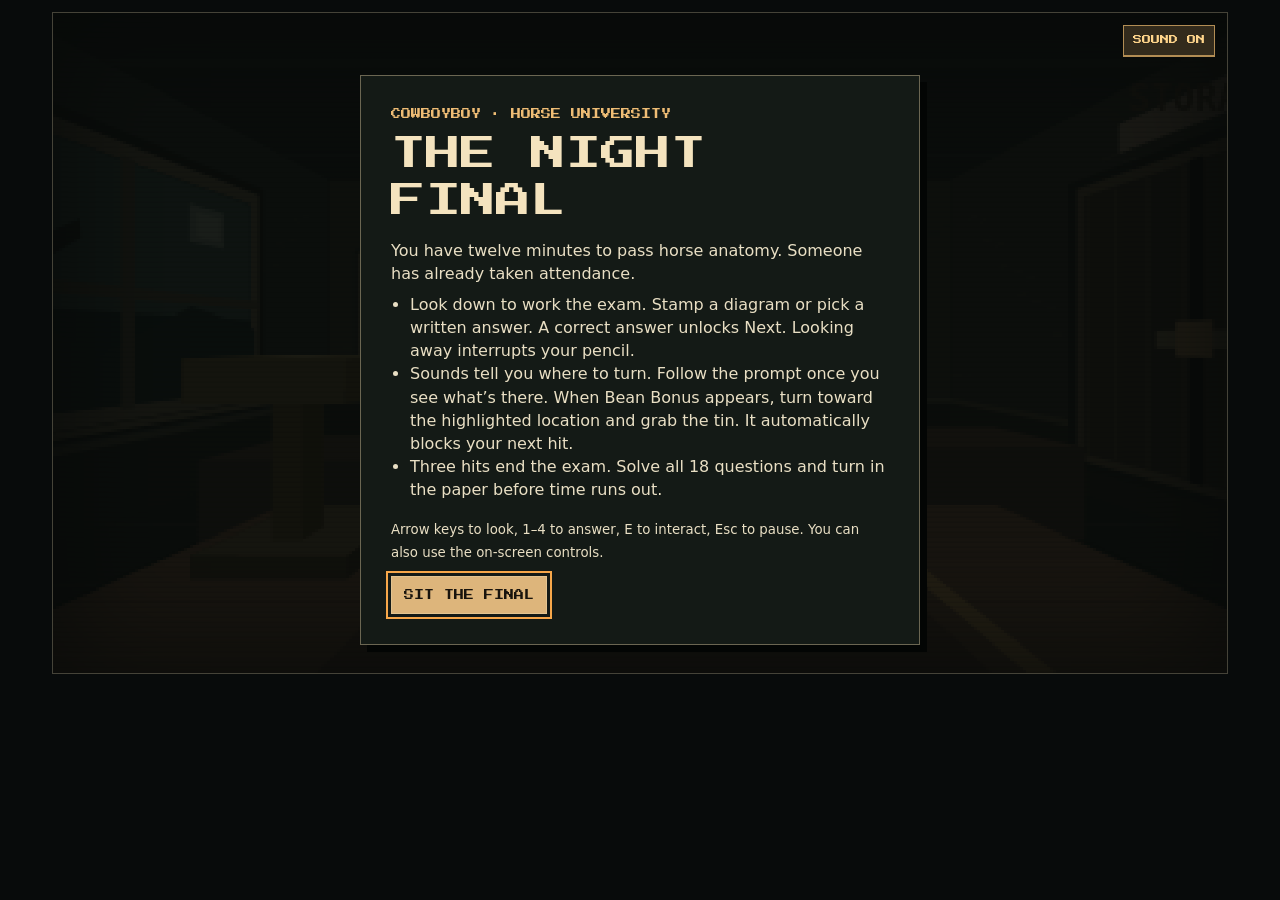
==== commit 4610253e: "Keep wrong answers crossed out and clarify sheet waits and Bean Bonus" ====
--- a/index.html
+++ b/index.html
@@ -8,7 +8,8 @@
 @font-face{font-family:ExamPixel;src:url("./assets/PressStart2P.ttf") format("truetype");font-display:swap}
 :root{color-scheme:dark;--ink:#e9dfc4;--dim:#aaa28e;--red:#ff816e;--gold:#efbd75;--pixel:ExamPixel,ui-monospace,monospace}
 *{box-sizing:border-box}
-body{margin:0;background:#080b0b;color:var(--ink);font:16px/1.45 system-ui,sans-serif}
+body{margin:0;background:#080b0b;color:var(--ink);font:16px/1.45 system-ui,sans-serif;
+  -webkit-user-select:none;user-select:none;-webkit-touch-callout:none}
 main{max-width:1200px;margin:auto;padding:clamp(4px,1vw,12px)}
 button{cursor:pointer}
 button:disabled{cursor:default}
@@ -22,10 +23,15 @@
 .hud,.controls,.look{z-index:2}
 .hud,.utility{display:flex;gap:4px}
 .hud{align-items:center;top:12px;left:12px;flex-wrap:wrap;max-width:calc(100% - 200px)}
-.hud span{padding:5px 7px;background:#0e1410e6;border-bottom:2px solid #544a34}
+.hud > span{padding:5px 7px;background:#0e1410e6;border-bottom:2px solid #544a34}
 .hud .clock{font-size:12px;color:var(--gold)}
 .hud .danger,.hud .clock.low{color:var(--red)}
-.hud .bean{color:#e9ac66}
+.hud .bean{color:#ffdf9a;background:#4e3419f2;border:1px solid #e4ae5d;border-bottom-width:2px}
+.hud .bean[data-state="shield"]{color:#e2f5c2;background:#2e4221f2;border-color:#9fbc70}
+.hud .bean[data-state="blocked"]{color:#fff1ba;background:#573e23f2}
+#bean-timer{color:#fff3cb}
+.controls button[data-beans]{background:#5b3a1b;color:#fff1b7;border-color:#f1b65c;box-shadow:0 0 0 1px #b9782c}
+#act[data-beans]{background:#e6b969;color:#28190c;border-color:#fff0b5}
 .utility{z-index:4;top:12px;right:12px}
 .stage:not(.in-exam) .hud,.stage:not(.in-exam) .controls,.stage:not(.in-exam) #pause{display:none}
 .look{right:12px;top:47px;padding:3px 6px;background:#0e1410d9;color:#cbc2a8;font-size:8px;text-align:right;pointer-events:none}
@@ -56,13 +62,13 @@
   .hud,.utility,.controls,.cue{font-size:7px}
   .hud,.utility{top:8px}
   .hud{left:8px;max-width:calc(100% - 135px);gap:2px}
-  .hud span{padding:4px 5px}
+  .hud > span{padding:4px 5px}
   .hud .clock{font-size:9px}
   .utility,.look{right:8px}
   .controls{bottom:8px;gap:3px}
   .controls button,.utility button{padding:5px 6px;min-height:34px}
   .look{top:50px;font-size:7px}
-  .cue{top:76px}
+  .cue{top:93px}
   .panel ul{font-size:14px}
 }
 .paper{position:absolute;top:0;left:0;transform-origin:0 0;box-sizing:border-box;width:540px;height:464px;
@@ -93,6 +99,12 @@
 .answers{display:grid;gap:4px}
 .paper .answers button{min-height:40px;padding:7px 10px;text-align:left;font-size:13px;border-bottom:1px dashed #a18153}
 .paper .answers button[aria-pressed=true]{text-decoration:underline}
+.paper button[aria-pressed=true]{opacity:1}
+.paper button[data-wrong]{color:#872e24;text-decoration:line-through;text-decoration-thickness:2px;opacity:1}
+.paper .status[data-result="correct"]{color:#305027}
+.paper .status[data-result="incorrect"]{color:#872e24}
+.paper-wait{text-align:center;line-height:1.8;color:#694a31}
+.paper-wait strong{display:block;margin:8px 0;font-size:24px;color:#793f2d}
 .paper-foot{display:flex;align-items:center;gap:4px;min-height:36px;border-top:2px solid #a48454}
 .paper-foot button{padding:8px 5px;white-space:nowrap}
 .paper-foot .status{flex:1;text-align:center;font-size:9px;color:#694a31}
@@ -107,11 +119,11 @@
 <main>
 <div class="stage" id="stage">
 <canvas id="room" width="384" height="216" aria-label="First-person view from the exam desk"></canvas><div class="vignette"></div>
-<div class="hud" aria-label="Exam status"><span class="clock" id="clock">12:00</span><span id="progress">0 / 18 answered</span><span id="nerve">Composure 3 / 3</span><span class="bean" id="bean-hud" hidden>BEAN BONUS READY</span></div>
+<div class="hud" aria-label="Exam status"><span class="clock" id="clock">12:00</span><span id="progress">0 / 18 answered</span><span id="nerve">Composure 3 / 3</span><span class="bean" id="bean-hud" hidden><span id="bean-status" role="status"></span><span id="bean-timer" aria-hidden="true"></span></span></div>
 <div class="utility"><button id="sound" aria-pressed="true">Sound on</button><button id="pause" disabled>Pause</button></div>
 <div class="look" id="look"></div>
 <section class="paper" id="paper" aria-label="Exam paper" hidden>
-<div class="eyebrow" id="sheet"></div><h2 id="question"></h2><div class="paper-body"><div id="diagram" hidden></div><div class="answers" id="answers"></div></div>
+<div class="eyebrow" id="sheet"></div><h2 id="question"></h2><div class="paper-body"><div id="diagram" hidden></div><div class="answers" id="answers"></div><div class="paper-wait" id="sheet-wait" hidden>Next sheet in<strong id="sheet-time"></strong>Look up while you wait.</div></div>
 <div class="paper-foot"><button id="prev">Previous</button><span class="status" id="paper-status"></span><button id="next">Next</button><button id="submit" hidden>Turn in exam</button></div>
 <progress id="writing" max="1" value="0" aria-label="Writing progress"></progress>
 </section>
@@ -239,6 +251,7 @@
   return diagram;
 }
 const sheets = ['External landmarks','Hindquarters and joints','Lower limb','Conformation','Digestive tract','The hindgut'];
+const sheetSize = 3;
 const releases = [0, 80, 178, 281, 391, 510];
 const examTime = 720;
 const writingTime = 2.3;
@@ -247,6 +260,11 @@
   left:{yaw:-.77,pitch:0,label:'Left · Window'},
   front:{yaw:0,pitch:0,label:'Ahead · Hall'},
   right:{yaw:.77,pitch:0,label:'Right · Wall seam'}
+};
+const beanSpots = {
+  left:{label:'← Window',position:[-2.53,-.714,3.55]},
+  front:{label:'↑ Hall',position:[.6,-1.344,4.35]},
+  right:{label:'→ Seam',position:[2.69,-.694,3.78]}
 };
 const threats = [
   {id:'moth',view:'left',name:'Mothman',cue:'LEFT · Wings scrape the window.',action:'Hold the lamp',method:'hold',time:.85,pan:-.85,loss:'Mothman came through the glass.'},
@@ -468,7 +486,7 @@
   }
 }
 function start() {
-  Object.assign(run,{mode:'running',view:'front',remaining:examTime,elapsed:0,health:3,page:0,answers:Array(exam.length).fill(null),pending:null,threat:null,nextThreat:11,previousThreat:null,deck:[],beans:null,beanShield:false,nextBeans:27,nextTick:1,notice:'',noticeUntil:0,hitUntil:0});
+  Object.assign(run,{mode:'running',view:'front',remaining:examTime,elapsed:0,health:3,page:0,answers:Array(exam.length).fill(null),wrongAnswers:exam.map(() => new Set()),pending:null,threat:null,nextThreat:11,previousThreat:null,deck:[],beans:null,beanShield:false,beanUsedUntil:0,nextBeans:27,nextTick:1,notice:'',noticeUntil:0,hitUntil:0});
   Object.assign(camera,{yaw:0,pitch:0,y:0,z:0,lean:0});
   lastPaper = '';
   pressed = false;
@@ -495,18 +513,20 @@
   return Math.abs(camera.yaw - target.yaw) < .022 && Math.abs(camera.pitch - target.pitch) < .022 &&
     Math.abs(camera.z - (target.z ?? 0)) < .025;
 }
-function unlocked() {
-  return Math.max(0,releases.findLastIndex(t => run.elapsed >= t));
+function sheetRelease(page) {
+  return releases[Math.floor(page / sheetSize)];
 }
 function changePage(delta) {
   if (run.mode !== 'running' || run.view !== 'desk' || !focused() || run.pending) return;
+  if (delta > 0 && run.answers[run.page] === null) return;
   const next = run.page + delta;
-  if (next >= 0 && next < (unlocked() + 1) * 3) run.page = next;
+  if (next >= 0 && next < exam.length) run.page = next;
   renderUI();
 }
 function choose(option) {
   if (run.mode !== 'running' || run.view !== 'desk' || !focused() || run.pending) return;
-  if (run.answers[run.page] === option) return;
+  const page = run.page;
+  if (run.elapsed < sheetRelease(page) || run.answers[page] !== null || run.wrongAnswers[page].has(option)) return;
   run.pending = {page:run.page,option,progress:0};
   for (let i = 0; i < 3; i++) noise(.16,1750,.15,.08,i * .14);
   renderUI();
@@ -544,7 +564,10 @@
   note(86,.61,.36,kind.pan,'sawtooth',26);
   if (run.beanShield) {
     run.beanShield = false;
-    run.notice = 'BEAN BONUS · The beans absorbed the hit.';
+    run.beanUsedUntil = run.elapsed + 3.2;
+    run.nextBeans = Math.max(run.nextBeans,run.beanUsedUntil);
+    run.notice = '';
+    note(523,.26,.17,kind.pan,'triangle',294);
   } else {
     run.health--;
     run.notice = kind.loss;
@@ -554,30 +577,29 @@
 function updateBeans() {
   if (run.beans && run.elapsed >= run.beans.until) run.beans = null;
   if (!run.beans && !run.beanShield && run.elapsed >= run.nextBeans) {
-    const spots = ['left','front','right'].filter(view => view !== run.threat?.kind.view);
+    const spots = Object.keys(beanSpots).filter(view => view !== run.threat?.kind.view);
     const view = spots[Math.floor(Math.random() * spots.length)];
-    run.beans = {view,until:run.elapsed + 8};
+    run.beans = {view,until:run.elapsed + 12};
     run.nextBeans = run.elapsed + 45 + Math.random() * 25;
     const pan = views[view].yaw;
-    note(466,.22,.14,pan);
-    note(698,.32,.15,pan,'triangle',545,.17);
+    note(466,.21,.17,pan);
+    note(698,.23,.20,pan,'triangle',545,.13);
+    note(932,.34,.17,pan,'triangle',699,.26);
   }
 }
 function interact() {
   if (run.mode !== 'running' || !focused()) return;
   const threat = run.threat;
-  if (threat?.kind.view === run.view) {
+  if (threat?.kind.view === run.view && threat.kind.method !== 'watch') {
     if (threat.kind.method === 'tap') {
       note(1230,.42,.19,0,'triangle',915);
       resolveThreat(true);
-    } else if (threat.kind.method === 'hold') pressed = true;
+    } else pressed = true;
     return;
   }
   if (run.beans?.view === run.view) {
     run.beans = null;
     run.beanShield = true;
-    run.notice = 'BEAN BONUS · The next hit is covered.';
-    run.noticeUntil = run.elapsed + 3.1;
     for (const [i, hz] of [392,523,659].entries()) note(hz,.24,.14,0,'triangle',hz,i * .09);
   }
 }
@@ -593,9 +615,11 @@
     const item = run.pending;
     item.progress += dt;
     if (item.progress >= writingTime) {
-      run.answers[item.page] = item.option;
+      const correct = item.option === exam[item.page][2];
+      if (correct) run.answers[item.page] = item.option;
+      else run.wrongAnswers[item.page].add(item.option);
       run.pending = null;
-      note(405,.14,.11,.1,'triangle',240);
+      note(correct ? 405 : 210,.14,.11,.1,'triangle',correct ? 240 : 115);
     }
   }
   if (!run.threat && run.elapsed >= run.nextThreat) spawn();
@@ -623,48 +647,73 @@
   if (lastCue !== text) { $('cue').textContent = text; lastCue = text; }
 }
 function paperUI() {
-  const available = (unlocked() + 1) * 3, page = run.page;
-  const key = [page,run.answers[page],available,Boolean(run.pending),answerCount()].join('/');
+  const page = run.page, sheet = Math.floor(page / sheetSize);
+  const wait = Math.max(0,sheetRelease(page) - run.elapsed);
+  const answer = run.answers[page], wrong = run.wrongAnswers[page];
+  const writing = Boolean(run.pending);
+  const key = [page,answer,wrong.size,wait > 0,writing,answerCount()].join('/');
   if (key !== lastPaper) {
     lastPaper = key;
-    $('sheet').textContent = `Sheet ${Math.floor(page / 3) + 1} / 6 · ${sheets[Math.floor(page / 3)]} · Question ${page + 1}`;
+    $('sheet').textContent = `Sheet ${sheet + 1} / ${sheets.length} · ${sheets[sheet]} · Question ${page + 1}`;
     const task = practical[page];
-    $('question').textContent = task ? task[1] : exam[page][0];
-    const plate = task ? makePlate(task[0],task[2]) : null;
+    $('question').textContent = wait > 0 ? 'Waiting for the next sheet' : task ? task[1] : exam[page][0];
+    $('sheet-wait').hidden = wait === 0;
+    const plate = !wait && task ? makePlate(task[0],task[2]) : null;
     $('diagram').hidden = !plate;
     $('diagram').replaceChildren(...(plate ? [plate] : []));
     const answers = $('answers');
-    answers.hidden = Boolean(plate);
-    answers.replaceChildren(...(plate ? [] : exam[page][1].map((answer,i) => {
+    answers.hidden = Boolean(plate) || wait > 0;
+    answers.replaceChildren(...(answers.hidden ? [] : exam[page][1].map((text,i) => {
       const button = document.createElement('button');
       button.type = 'button';
-      button.textContent = `${i + 1}. ${answer}`;
+      button.textContent = `${i + 1}. ${text}`;
       button.onclick = () => choose(i);
       return button;
     })));
     const options = (plate || answers).querySelectorAll('button');
     options.forEach((button,i) => {
-      button.disabled = Boolean(run.pending);
-      button.setAttribute('aria-pressed',String(run.answers[page] === i));
+      const tried = wrong.has(i);
+      button.disabled = writing || answer !== null || tried;
+      button.setAttribute('aria-pressed',String(answer === i));
+      button.toggleAttribute('data-wrong',tried);
+      if (tried) button.setAttribute('aria-label', `${button.getAttribute('aria-label') || button.textContent}, incorrect`);
     });
-    $('prev').disabled = page === 0 || Boolean(run.pending);
-    $('next').disabled = page + 1 >= available || Boolean(run.pending);
+    $('prev').disabled = page === 0 || writing;
+    $('next').disabled = page + 1 === exam.length || answer === null || writing;
     $('submit').hidden = answerCount() < exam.length;
-    $('submit').disabled = Boolean(run.pending);
-  }
-  $('writing').value = run.pending ? run.pending.progress / writingTime : run.answers[page] !== null ? 1 : 0;
-  let status = run.answers[page] !== null ? 'Answer written.' : practical[page] ? 'Stamp a marker.' : 'Choose an answer.';
-  if (page + 1 >= available && available < exam.length && run.answers[page] !== null) {
-    status = `Next sheet in ${timeText(releases[unlocked() + 1] - run.elapsed)}`;
-  }
-  if (run.pending) status = 'Writing…';
-  if ($('paper-status').textContent !== status) $('paper-status').textContent = status;
+    $('submit').disabled = writing;
+  }
+  if (wait > 0) {
+    const time = timeText(wait);
+    if ($('sheet-time').textContent !== time) $('sheet-time').textContent = time;
+  }
+  $('writing').value = writing ? run.pending.progress / writingTime : answer !== null ? 1 : 0;
+  const status = $('paper-status');
+  const result = writing || wait > 0 ? '' : answer !== null ? 'correct' : wrong.size ? 'incorrect' : '';
+  const message = writing ? 'Writing…' : wait > 0 ? '' :
+    result === 'correct' ? (page + 1 < exam.length ? 'Correct. Press Next.' : 'Correct. Turn in the exam.') :
+    result === 'incorrect' ? 'Incorrect. Try another.' : practical[page] ? 'Stamp a marker.' : 'Choose an answer.';
+  if (status.textContent !== message) status.textContent = message;
+  if (status.dataset.result !== result) status.dataset.result = result;
+}
+function renderBeans(canGrab) {
+  const {beans,beanShield,beanUsedUntil,elapsed} = run;
+  const state = beanShield ? 'shield' : elapsed < beanUsedUntil ? 'blocked' : beans ? 'drop' : '';
+  const badge = $('bean-hud');
+  badge.hidden = !state;
+  if (!state) return;
+  if (badge.dataset.state !== state) badge.dataset.state = state;
+  const message = state === 'shield' ? 'Bean shield on · blocks next hit' :
+    state === 'blocked' ? 'Bean shield blocked the hit' :
+    canGrab ? 'Bean bonus · grab the tin' : `Bean bonus · ${beanSpots[beans.view].label}`;
+  if ($('bean-status').textContent !== message) $('bean-status').textContent = message;
+  const time = state === 'drop' ? ` · ${Math.ceil(beans.until - elapsed)}s` : '';
+  if ($('bean-timer').textContent !== time) $('bean-timer').textContent = time;
 }
 function renderUI() {
   const playing = run.mode === 'running', settled = focused(), threat = run.threat;
   const desk = playing && settled && run.view === 'desk';
   paper.inert = !desk;
-  $('bean-hud').hidden = !run.beanShield;
   if (playing) paperUI();
   hud.clock.textContent = timeText(run.remaining);
   hud.clock.classList.toggle('low',run.remaining <= 60);
@@ -680,12 +729,15 @@
   $('look').hidden = !playing;
   for (const button of viewButtons) {
     button.disabled = !playing;
+    button.toggleAttribute('data-beans',playing && run.beans?.view === button.dataset.view);
     button.setAttribute('aria-pressed',String(playing && run.view === button.dataset.view));
   }
   const engaged = playing && settled && threat && threat.kind.view === run.view;
-  const beanReady = playing && settled && run.beans?.view === run.view && !engaged;
   const canAct = engaged && threat.kind.method !== 'watch';
+  const beanReady = playing && settled && run.beans?.view === run.view && !canAct;
+  renderBeans(beanReady);
   $('act').disabled = !canAct && !beanReady;
+  $('act').toggleAttribute('data-beans',beanReady);
   $('act').textContent = canAct ? 'E · ' + threat.kind.action : beanReady ? 'E · Grab beans' : 'E · Interact';
   if (!playing) setCue('');
   else if (engaged) {
@@ -694,10 +746,8 @@
     const steps = kind.time ? Math.floor(threat.progress / kind.time * 5) : 0;
     const bars = steps > 0 ? ' ' + '■'.repeat(steps) + '□'.repeat(5 - steps) : '';
     setCue(`${kind.name.toUpperCase()} · ${instruction}${bars}`);
-  } else if (threat) setCue(threat.kind.cue + (beanReady ? ' · E to grab beans here.' : ''));
-  else if (beanReady) setCue('BEAN BONUS · Grab the tin before it vanishes.');
+  } else if (threat) setCue(threat.kind.cue);
   else if (run.noticeUntil > run.elapsed) setCue(run.notice);
-  else if (run.beans) setCue(`BEAN BONUS · A tin rattles ${{left:'at the window',front:'in the hall',right:'by the wall'}[run.beans.view]}.`);
   else setCue('');
 }
 function showPanel(html) {
@@ -709,7 +759,7 @@
 function intro() {
   showPanel(`<div class="eyebrow">COWBOYBOY · HORSE UNIVERSITY</div><h1>The Night Final</h1>
   <p>You have twelve minutes to pass horse anatomy. Someone has already taken attendance.</p>
-  <ul><li>Look down to work the exam. Stamp the marked diagrams or pick a written answer. Looking away interrupts your pencil.</li><li>Sounds tell you where to turn. Follow the prompt once you see what’s there. A Bean Bonus tin can absorb one hit if you grab it in time.</li><li>Three hits end the exam. Fill all 18 answers and get at least 14 right before the clock runs out.</li></ul><p><small>Arrow keys to look, 1–4 to answer, E to interact, Esc to pause. You can also use the on-screen controls.</small></p>
+  <ul><li>Look down to work the exam. Stamp a diagram or pick a written answer. A correct answer unlocks Next. Looking away interrupts your pencil.</li><li>Sounds tell you where to turn. Follow the prompt once you see what’s there. When Bean Bonus appears, turn toward the highlighted location and grab the tin. It automatically blocks your next hit.</li><li>Three hits end the exam. Solve all 18 questions and turn in the paper before time runs out.</li></ul><p><small>Arrow keys to look, 1–4 to answer, E to interact, Esc to pause. You can also use the on-screen controls.</small></p>
   <button class="primary" id="begin">Sit the final</button>`);
   $('begin').onclick = start;
 }
@@ -734,13 +784,13 @@
   pressed = false;
   soundLevel();
   updateMusic();
-  const correct = run.answers.filter((choice,i) => choice === exam[i][2]).length;
-  const passed = reason === 'submit' && correct >= 14;
-  const result = reason === 'caught' ? 'Something got in.' : reason === 'time' ? 'Time’s up.' : passed ? 'You passed.' : 'You failed the final.';
-  const review = exam.map(([prompt,options,index,explanation],i) => run.answers[i] === index ? '' : `<li><strong>${prompt}</strong> ${explanation}</li>`).join('');
+  const passed = reason === 'submit';
+  const result = reason === 'caught' ? 'Something got in.' : reason === 'time' ? 'Time’s up.' : 'You passed.';
+  const review = exam.map(([prompt,,,explanation],i) => run.answers[i] !== null && !run.wrongAnswers[i].size ?
+    '' : `<li><strong>${prompt}</strong> ${explanation}</li>`).join('');
   showPanel(`<div class="eyebrow">HORSE UNIVERSITY · EXAM REPORT</div><h1>${result}</h1>
-  <p>${correct} / 18 correct · ${answerCount()} answered · ${timeText(run.remaining)} left</p>
-  ${passed ? '<p>The proctor signs your diploma. His hoof leaves no ink.</p>' : '<p>Pass mark: 14 correct and all 18 answers turned in.</p>'}
+  <p>${answerCount()} / ${exam.length} solved · ${timeText(run.remaining)} left</p>
+  ${passed ? '<p>The proctor signs your diploma. His hoof leaves no ink.</p>' : '<p>Solve all 18 questions and turn in the paper to pass.</p>'}
   ${review ? `<details><summary>Review missed and unanswered questions</summary><ol class="review">${review}</ol></details>` : ''}
   <p><small>References: <a href="https://afs.ca.uky.edu/files/equine_anatomy.pdf" target="_blank" rel="noopener">Parts of the Horse</a> · <a href="https://www.extension.iastate.edu/equine/synopsis-digestive-anatomy-and-physiology-horse" target="_blank" rel="noopener">Equine digestion</a></small></p>
   <button class="primary" id="retry">Retake the final</button>`);
@@ -909,21 +959,27 @@
   monster(kind.id,location,strength);
 }
 function beanCan(view) {
-  const spots = {left:[-2.1,-.44,3.7],front:[.85,-.43,3.12],right:[2.38,-.42,4.1]};
-  const p = cameraPoint(spots[view]);
+  const p = cameraPoint(beanSpots[view].position);
   if (p[2] < .2) return;
   const [x,y] = project(p);
-  const size = Math.max(5,Math.round(46 / p[2]));
-  const top = Math.round(y) - size;
+  const size = Math.max(8,Math.round(77 / p[2]));
+  const top = Math.round(y) - size - 3;
   const left = Math.round(x - size / 2);
-  ctx.fillStyle = '#6c3119';
-  ctx.fillRect(left,top,size,size + 4);
-  ctx.fillStyle = '#e0aa61';
-  ctx.fillRect(left + 1,top + 2,size - 2,size - 1);
-  ctx.fillStyle = '#a74a2e';
-  ctx.fillRect(left + 2,top + 4,size - 4,Math.max(2,size - 7));
-  ctx.fillStyle = '#fff0a0';
-  ctx.fillRect(left + size - 3,top + 1,2,2);
+  ctx.fillStyle = '#f7ac4833';
+  ctx.fillRect(left - 3,top - 3,size + 6,size + 9);
+  ctx.fillStyle = '#66341b';
+  ctx.fillRect(left - 1,top,size + 2,size + 3);
+  ctx.fillStyle = '#efba64';
+  ctx.fillRect(left + 1,top + 1,size - 2,size + 1);
+  ctx.fillStyle = '#a7442a';
+  ctx.fillRect(left + 1,top + 4,size - 2,size - 5);
+  ctx.fillStyle = '#ffefae';
+  ctx.fillRect(left + 2,top + 1,size - 5,2);
+  if (size >= 11) {
+    ctx.font = 'bold 7px monospace';
+    ctx.textAlign = 'center';
+    ctx.fillText('B',Math.round(x),top + Math.floor(size * .75));
+  }
 }
 function room() {
   ctx.fillStyle = '#111912';
@@ -1027,6 +1083,9 @@
   placeExamSheet();
   requestAnimationFrame(frame);
 }
+for (const type of ['selectstart','dragstart']) {
+  $('stage').addEventListener(type,event => event.preventDefault());
+}
 const bindings = {ArrowLeft:'left',KeyA:'left',ArrowUp:'front',KeyW:'front',ArrowRight:'right',KeyD:'right',ArrowDown:'desk',KeyS:'desk'};
 for (const button of viewButtons) button.onclick = () => go(button.dataset.view);
 $('sound').onclick = () => {
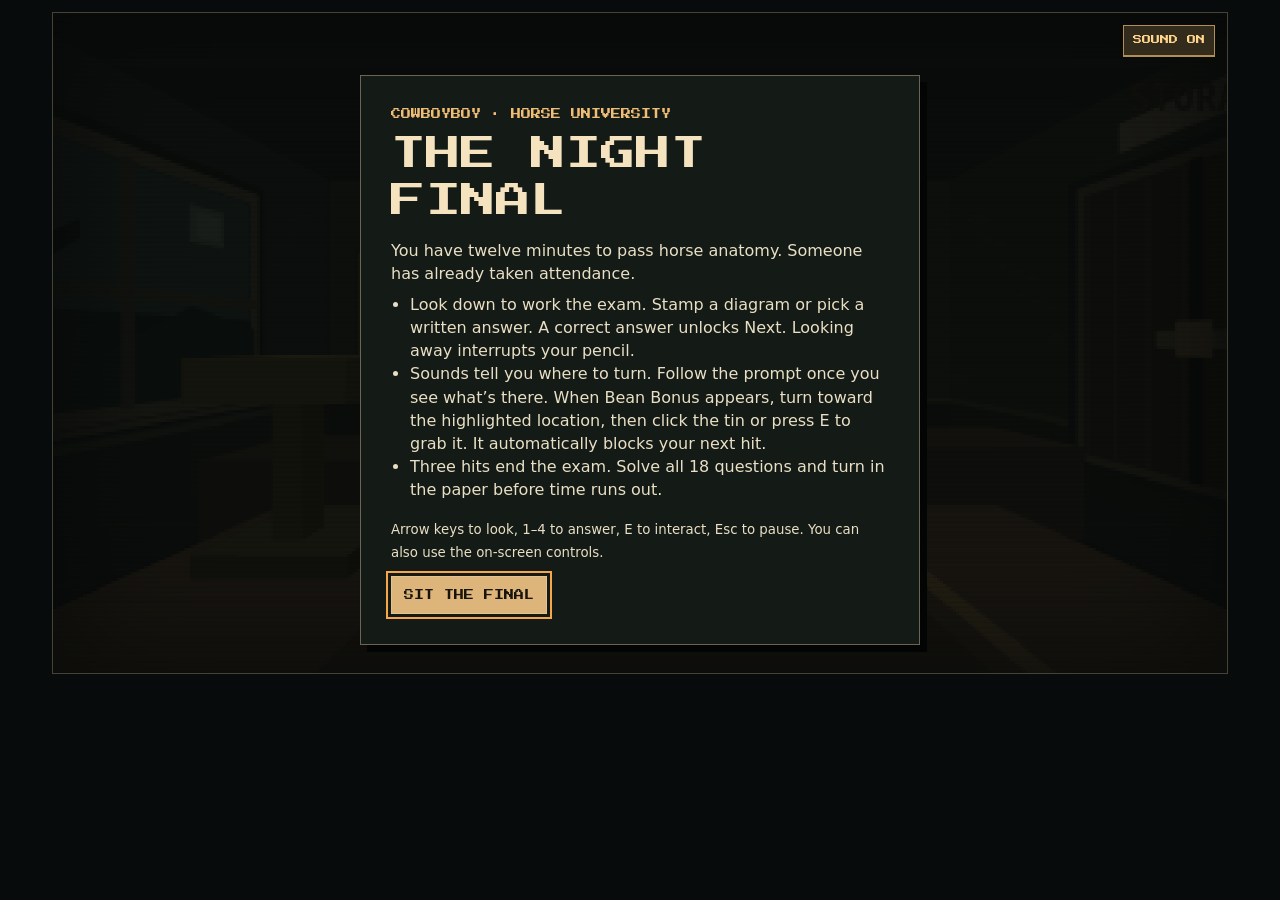
==== commit 618b96ce: "Make bean tins clickable and clarify correct answers and final submission" ====
--- a/index.html
+++ b/index.html
@@ -46,6 +46,9 @@
 .controls button:disabled{opacity:.5}
 #act{position:absolute;right:0;bottom:40px;touch-action:none;background:#4c3421;color:#ffe5b7;border-color:#d4a46c}
 #act:disabled{visibility:hidden}
+.bean-pickup{position:absolute;transform:translate(-50%,-50%);min-width:48px;min-height:48px;
+  border:2px solid #ffe7a033;border-radius:0;background:transparent;padding:0;touch-action:manipulation}
+.bean-pickup:hover,.bean-pickup:focus-visible{border-color:#ffe7a0;background:#ffc95a18}
 .overlay{position:absolute;inset:0;z-index:3;background:#070a09dc;display:grid;place-items:center;overflow:auto;padding:52px 18px 18px}
 .panel{max-width:560px;width:100%;padding:clamp(14px,4vw,30px);background:#141a16;border:1px solid #6b6652;box-shadow:7px 7px 0 #030504;color:var(--ink)}
 .panel .eyebrow{font:10px/1.65 var(--pixel);color:var(--gold)}
@@ -95,13 +98,19 @@
 .paper button:not(:disabled):hover,.paper button[aria-pressed=true]{color:#7f301e;background:#b4693c25}
 .paper .pin{position:absolute;transform:translate(-50%,-50%);width:34px;height:34px;padding:0;
   border:2px solid #884626;background:#f3dba8;color:#633520;text-align:center;font-size:13px}
-.paper .pin[aria-pressed=true]{background:#974529;color:#ffe6bb}
+.paper .pin[aria-pressed=true]{background:#315837;color:#f4f5ce;border-color:#214227}
+.paper button[aria-pressed=true]::after{content:'✓';font:700 18px/1 system-ui,sans-serif}
+.paper .pin[aria-pressed=true]::after{position:absolute;top:-9px;right:-9px;color:#f4f5ce;background:#315837;padding:1px 2px}
 .answers{display:grid;gap:4px}
 .paper .answers button{min-height:40px;padding:7px 10px;text-align:left;font-size:13px;border-bottom:1px dashed #a18153}
-.paper .answers button[aria-pressed=true]{text-decoration:underline}
+.paper .answers button[aria-pressed=true]{position:relative;padding-right:32px;background:#b8cc91;color:#23462b;box-shadow:inset 3px 0 #426841}
+.paper .answers button[aria-pressed=true]::after{position:absolute;right:8px;top:50%;transform:translateY(-50%)}
 .paper button[aria-pressed=true]{opacity:1}
 .paper button[data-wrong]{color:#872e24;text-decoration:line-through;text-decoration-thickness:2px;opacity:1}
-.paper .status[data-result="correct"]{color:#305027}
+.paper .status[data-result="correct"]{color:#294c31;font-size:12px;text-transform:uppercase}
+.paper .status[data-result="correct"]::before{content:'✓ ';font:700 16px/1 system-ui,sans-serif}
+.paper #next:not(:disabled),.paper #submit:not(:disabled){background:#315837;color:#fcf5d2;padding:8px 10px;border-bottom:2px solid #233d28}
+.paper #next:not(:disabled):hover,.paper #submit:not(:disabled):hover{background:#23492c}
 .paper .status[data-result="incorrect"]{color:#872e24}
 .paper-wait{text-align:center;line-height:1.8;color:#694a31}
 .paper-wait strong{display:block;margin:8px 0;font-size:24px;color:#793f2d}
@@ -118,13 +127,14 @@
 <audio id="score" loop preload="none" hidden></audio>
 <main>
 <div class="stage" id="stage">
-<canvas id="room" width="384" height="216" aria-label="First-person view from the exam desk"></canvas><div class="vignette"></div>
+<canvas id="room" width="384" height="216" aria-label="First-person view from the exam desk"></canvas>
+<button type="button" class="bean-pickup" id="bean-pickup" aria-label="Grab the bean tin" hidden></button><div class="vignette"></div>
 <div class="hud" aria-label="Exam status"><span class="clock" id="clock">12:00</span><span id="progress">0 / 18 answered</span><span id="nerve">Composure 3 / 3</span><span class="bean" id="bean-hud" hidden><span id="bean-status" role="status"></span><span id="bean-timer" aria-hidden="true"></span></span></div>
 <div class="utility"><button id="sound" aria-pressed="true">Sound on</button><button id="pause" disabled>Pause</button></div>
 <div class="look" id="look"></div>
 <section class="paper" id="paper" aria-label="Exam paper" hidden>
 <div class="eyebrow" id="sheet"></div><h2 id="question"></h2><div class="paper-body"><div id="diagram" hidden></div><div class="answers" id="answers"></div><div class="paper-wait" id="sheet-wait" hidden>Next sheet in<strong id="sheet-time"></strong>Look up while you wait.</div></div>
-<div class="paper-foot"><button id="prev">Previous</button><span class="status" id="paper-status"></span><button id="next">Next</button><button id="submit" hidden>Turn in exam</button></div>
+<div class="paper-foot"><button id="prev">Previous</button><span class="status" id="paper-status" role="status"></span><button id="next">Next</button><button id="submit" hidden>Turn in exam</button></div>
 <progress id="writing" max="1" value="0" aria-label="Writing progress"></progress>
 </section>
 <p class="cue" id="cue" role="status"></p>
@@ -597,11 +607,15 @@
     } else pressed = true;
     return;
   }
-  if (run.beans?.view === run.view) {
-    run.beans = null;
-    run.beanShield = true;
-    for (const [i, hz] of [392,523,659].entries()) note(hz,.24,.14,0,'triangle',hz,i * .09);
-  }
+  if (run.beans?.view === run.view) collectBeans();
+}
+function collectBeans() {
+  if (run.mode !== 'running' || !run.beans) return;
+  run.beans = null;
+  run.beanShield = true;
+  $('bean-pickup').hidden = true;
+  for (const [i, hz] of [392,523,659].entries()) note(hz,.24,.14,0,'triangle',hz,i * .09);
+  renderUI();
 }
 function tick(dt) {
   run.elapsed += dt;
@@ -619,7 +633,10 @@
       if (correct) run.answers[item.page] = item.option;
       else run.wrongAnswers[item.page].add(item.option);
       run.pending = null;
-      note(correct ? 405 : 210,.14,.11,.1,'triangle',correct ? 240 : 115);
+      if (correct) {
+        note(392,.18,.13,.1);
+        note(523,.22,.14,.1,'triangle',523,.10);
+      } else note(210,.14,.11,.1,'triangle',115);
     }
   }
   if (!run.threat && run.elapsed >= run.nextThreat) spawn();
@@ -648,6 +665,7 @@
 }
 function paperUI() {
   const page = run.page, sheet = Math.floor(page / sheetSize);
+  const finalPage = page === exam.length - 1;
   const wait = Math.max(0,sheetRelease(page) - run.elapsed);
   const answer = run.answers[page], wrong = run.wrongAnswers[page];
   const writing = Boolean(run.pending);
@@ -674,14 +692,18 @@
     options.forEach((button,i) => {
       const tried = wrong.has(i);
       button.disabled = writing || answer !== null || tried;
-      button.setAttribute('aria-pressed',String(answer === i));
+      const correct = answer === i;
+      button.setAttribute('aria-pressed',String(correct));
       button.toggleAttribute('data-wrong',tried);
-      if (tried) button.setAttribute('aria-label', `${button.getAttribute('aria-label') || button.textContent}, incorrect`);
+      if (tried || correct) {
+        button.setAttribute('aria-label', `${button.getAttribute('aria-label') || button.textContent}, ${correct ? 'correct' : 'incorrect'}`);
+      }
     });
     $('prev').disabled = page === 0 || writing;
-    $('next').disabled = page + 1 === exam.length || answer === null || writing;
-    $('submit').hidden = answerCount() < exam.length;
-    $('submit').disabled = writing;
+    $('next').hidden = finalPage;
+    $('next').disabled = answer === null || writing;
+    $('submit').hidden = !finalPage;
+    $('submit').disabled = writing || answerCount() < exam.length;
   }
   if (wait > 0) {
     const time = timeText(wait);
@@ -691,7 +713,7 @@
   const status = $('paper-status');
   const result = writing || wait > 0 ? '' : answer !== null ? 'correct' : wrong.size ? 'incorrect' : '';
   const message = writing ? 'Writing…' : wait > 0 ? '' :
-    result === 'correct' ? (page + 1 < exam.length ? 'Correct. Press Next.' : 'Correct. Turn in the exam.') :
+    result === 'correct' ? 'Correct' :
     result === 'incorrect' ? 'Incorrect. Try another.' : practical[page] ? 'Stamp a marker.' : 'Choose an answer.';
   if (status.textContent !== message) status.textContent = message;
   if (status.dataset.result !== result) status.dataset.result = result;
@@ -759,7 +781,7 @@
 function intro() {
   showPanel(`<div class="eyebrow">COWBOYBOY · HORSE UNIVERSITY</div><h1>The Night Final</h1>
   <p>You have twelve minutes to pass horse anatomy. Someone has already taken attendance.</p>
-  <ul><li>Look down to work the exam. Stamp a diagram or pick a written answer. A correct answer unlocks Next. Looking away interrupts your pencil.</li><li>Sounds tell you where to turn. Follow the prompt once you see what’s there. When Bean Bonus appears, turn toward the highlighted location and grab the tin. It automatically blocks your next hit.</li><li>Three hits end the exam. Solve all 18 questions and turn in the paper before time runs out.</li></ul><p><small>Arrow keys to look, 1–4 to answer, E to interact, Esc to pause. You can also use the on-screen controls.</small></p>
+  <ul><li>Look down to work the exam. Stamp a diagram or pick a written answer. A correct answer unlocks Next. Looking away interrupts your pencil.</li><li>Sounds tell you where to turn. Follow the prompt once you see what’s there. When Bean Bonus appears, turn toward the highlighted location, then click the tin or press E to grab it. It automatically blocks your next hit.</li><li>Three hits end the exam. Solve all 18 questions and turn in the paper before time runs out.</li></ul><p><small>Arrow keys to look, 1–4 to answer, E to interact, Esc to pause. You can also use the on-screen controls.</small></p>
   <button class="primary" id="begin">Sit the final</button>`);
   $('begin').onclick = start;
 }
@@ -980,6 +1002,17 @@
     ctx.textAlign = 'center';
     ctx.fillText('B',Math.round(x),top + Math.floor(size * .75));
   }
+  return {x,y:top + (size + 3) / 2,size};
+}
+function placeBeanPickup(sprite) {
+  const button = $('bean-pickup');
+  const inView = sprite && sprite.x > 0 && sprite.x < canvas.width && sprite.y > 0 && sprite.y < canvas.height;
+  button.hidden = run.mode !== 'running' || run.view === 'desk' || !inView;
+  if (button.hidden) return;
+  button.style.left = `${100 * sprite.x / canvas.width}%`;
+  button.style.top = `${100 * sprite.y / canvas.height}%`;
+  button.style.width = `${(sprite.size + 8) * stageWidth / canvas.width}px`;
+  button.style.height = `${(sprite.size + 8) * stageHeight / canvas.height}px`;
 }
 function room() {
   ctx.fillStyle = '#111912';
@@ -1062,7 +1095,7 @@
   block(-1.13,-.15,1.34,-.73,-.04,1.73,['#695a32','#554624','#877441']);
   flat('#b6a573',-.99,1.41,-.86,1.57,-.039);
   if (run.threat) creature(run.threat.kind,run.threat.age / run.threat.limit);
-  if (run.beans) beanCan(run.beans.view);
+  placeBeanPickup(run.beans ? beanCan(run.beans.view) : null);
 }
 function frame(now) {
   const dt = Math.min(.1,Math.max(0,(now - lastFrame) / 1000));
@@ -1093,6 +1126,7 @@
   audioInit(true);
 };
 $('pause').onclick = pause;
+$('bean-pickup').onclick = collectBeans;
 $('prev').onclick = () => changePage(-1);
 $('next').onclick = () => changePage(1);
 $('submit').onclick = () => {
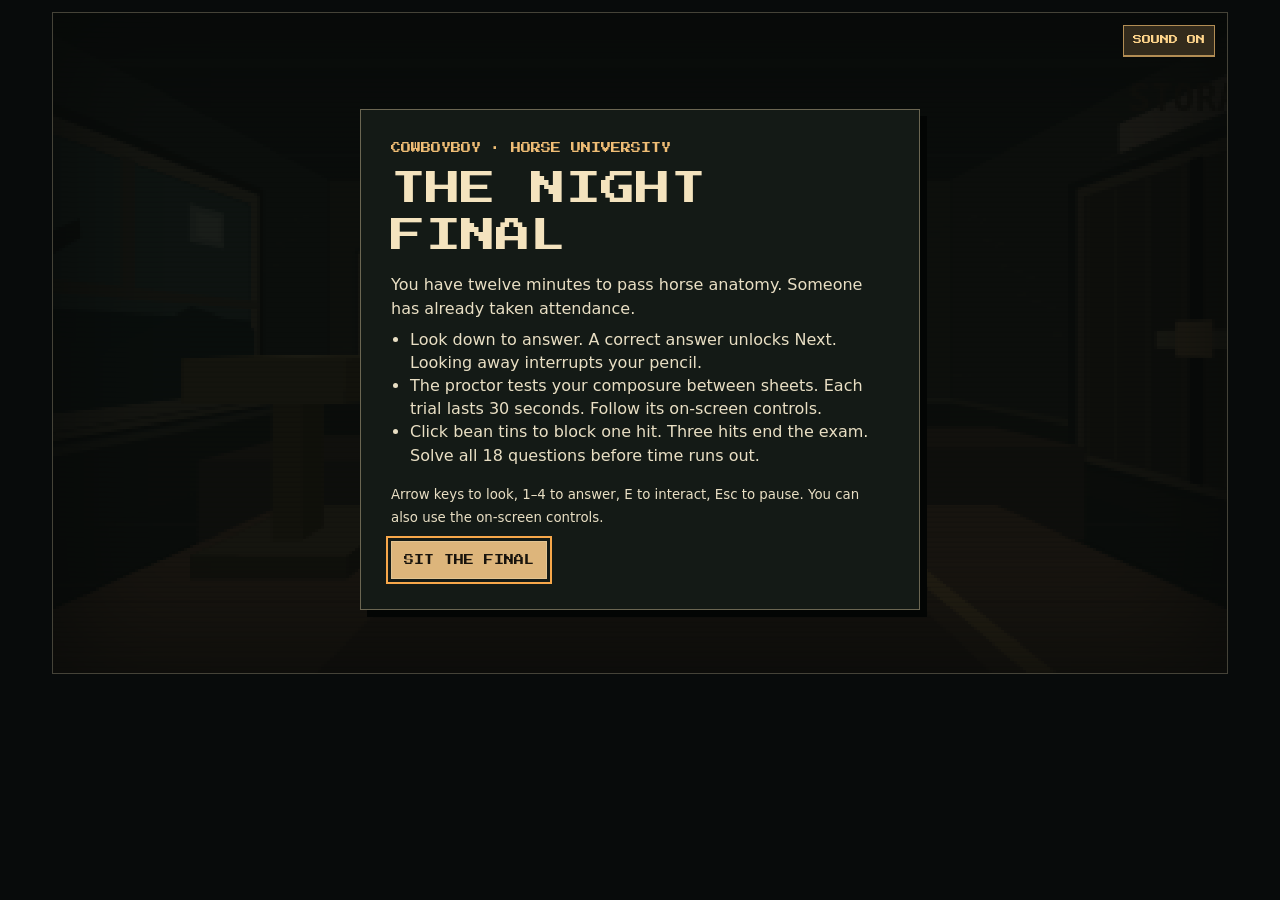
==== commit bd0acd9e: "Add five sheet trials, physical horror encounters, and the Boys Trip ending" ====
--- a/index.html
+++ b/index.html
@@ -17,7 +17,8 @@
 [hidden]{display:none!important}
 .stage{position:relative;min-height:510px;aspect-ratio:16/9;overflow:hidden;border:1px solid #454338;background:#101411;isolation:isolate}
 #room{width:100%;height:100%;position:absolute;inset:0;display:block;image-rendering:pixelated}
-.vignette{position:absolute;inset:0;z-index:1;pointer-events:none;box-shadow:inset 0 0 95px 24px #000a;background:repeating-linear-gradient(transparent 0 3px,#0002 4px 5px)}
+.vignette{position:absolute;inset:0;z-index:1;pointer-events:none;box-shadow:inset 0 0 95px 24px #000a;background:radial-gradient(ellipse at center,transparent 35%,rgba(3,5,5,var(--dread,0)) 100%),repeating-linear-gradient(transparent 0 3px,#0002 4px 5px)}
+.stage[data-lamp] .vignette{background:radial-gradient(ellipse at center,#ffd89337,transparent 65%),repeating-linear-gradient(transparent 0 3px,#0002 4px 5px)}
 .stage.hit .vignette{background:#9a271b65}
 .hud,.utility,.controls,.look,.cue{position:absolute;color:var(--ink);font:9px/1.65 var(--pixel);text-transform:uppercase}
 .hud,.controls,.look{z-index:2}
@@ -49,6 +50,29 @@
 .bean-pickup{position:absolute;transform:translate(-50%,-50%);min-width:48px;min-height:48px;
   border:2px solid #ffe7a033;border-radius:0;background:transparent;padding:0;touch-action:manipulation}
 .bean-pickup:hover,.bean-pickup:focus-visible{border-color:#ffe7a0;background:#ffc95a18}
+.trial{position:absolute;z-index:2;left:50%;bottom:12px;transform:translateX(-50%);width:min(460px,calc(100% - 18px));
+  padding:9px 11px;background:#111712ed;border:1px solid #9a7752;font:9px/1.65 var(--pixel);color:#efdfb8}
+.trial-head{display:flex;justify-content:space-between;gap:8px;color:#f2bf78;text-transform:uppercase}
+.trial p{margin:5px 0}
+.trial-buttons{display:flex;gap:5px}
+.trial-buttons button{flex:1;min-width:0;min-height:37px;border:1px solid #88765a;background:#2b3024;color:#f2dfb5;
+  padding:5px;font:inherit;touch-action:none}
+.trial-buttons button[data-lit]{background:#edb269;color:#261809;border-color:#fff0bd}
+.trial-buttons button[data-held]{background:#305347;border-color:#98c8a0}
+.trial-score{color:#c8b898}
+.trial-hand{position:absolute;z-index:2;transform:translate(-50%,-50%);width:48px;height:48px;
+  background:#e0a35419;border:1px solid #d5a968;color:#fff2c1;font:10px var(--pixel);touch-action:manipulation}
+.trial-track{height:14px;position:relative;margin:6px 0 8px;border:1px solid #715f47;background:#392c26;overflow:hidden}
+.trial-track i{position:absolute;display:block;height:100%}
+#trial-band{left:34%;width:32%;background:#526c44}
+#trial-marker{width:4px;transform:translateX(-50%);background:#f4d794}
+#trial-fill{left:0;background:#81ae83}
+.ending-caption{position:absolute;z-index:2;bottom:30px;left:50%;transform:translateX(-50%);width:max-content;
+  max-width:calc(100% - 20px);margin:0;padding:8px 11px;text-align:center;background:#0b1010e8;color:#f1ddaf;font:10px/1.7 var(--pixel)}
+.ending-caption strong{color:#f2ad6c}
+.stage.end-black .overlay{background:#030405}
+.stage.end-black .panel{background:none;border:0;box-shadow:none;text-align:center}
+.stage.end-black .utility{display:none}
 .overlay{position:absolute;inset:0;z-index:3;background:#070a09dc;display:grid;place-items:center;overflow:auto;padding:52px 18px 18px}
 .panel{max-width:560px;width:100%;padding:clamp(14px,4vw,30px);background:#141a16;border:1px solid #6b6652;box-shadow:7px 7px 0 #030504;color:var(--ink)}
 .panel .eyebrow{font:10px/1.65 var(--pixel);color:var(--gold)}
@@ -73,6 +97,7 @@
   .look{top:50px;font-size:7px}
   .cue{top:93px}
   .panel ul{font-size:14px}
+  .trial{font-size:8px;bottom:8px}
 }
 .paper{position:absolute;top:0;left:0;transform-origin:0 0;box-sizing:border-box;width:540px;height:464px;
   display:flex;flex-direction:column;padding:28px 28px 22px;color:#342818;
@@ -125,22 +150,36 @@
 </head>
 <body>
 <audio id="score" loop preload="none" hidden></audio>
+<audio id="professor-voice" src="./assets/boys-trip.mp3" preload="auto" hidden></audio>
 <main>
 <div class="stage" id="stage">
 <canvas id="room" width="384" height="216" aria-label="First-person view from the exam desk"></canvas>
 <button type="button" class="bean-pickup" id="bean-pickup" aria-label="Grab the bean tin" hidden></button><div class="vignette"></div>
+<button type="button" class="trial-hand" data-hand="0" aria-label="Swat the left hand" hidden>1</button>
+<button type="button" class="trial-hand" data-hand="1" aria-label="Swat the middle hand" hidden>2</button>
+<button type="button" class="trial-hand" data-hand="2" aria-label="Swat the right hand" hidden>3</button>
 <div class="hud" aria-label="Exam status"><span class="clock" id="clock">12:00</span><span id="progress">0 / 18 answered</span><span id="nerve">Composure 3 / 3</span><span class="bean" id="bean-hud" hidden><span id="bean-status" role="status"></span><span id="bean-timer" aria-hidden="true"></span></span></div>
 <div class="utility"><button id="sound" aria-pressed="true">Sound on</button><button id="pause" disabled>Pause</button></div>
 <div class="look" id="look"></div>
 <section class="paper" id="paper" aria-label="Exam paper" hidden>
-<div class="eyebrow" id="sheet"></div><h2 id="question"></h2><div class="paper-body"><div id="diagram" hidden></div><div class="answers" id="answers"></div><div class="paper-wait" id="sheet-wait" hidden>Next sheet in<strong id="sheet-time"></strong>Look up while you wait.</div></div>
+<div class="eyebrow" id="sheet"></div><h2 id="question"></h2><div class="paper-body"><div id="diagram" hidden></div><div class="answers" id="answers"></div><div class="paper-wait" id="sheet-wait" hidden>The proctor seals each new sheet.<strong>30-second trial</strong>Keep your composure to open it.</div></div>
 <div class="paper-foot"><button id="prev">Previous</button><span class="status" id="paper-status" role="status"></span><button id="next">Next</button><button id="submit" hidden>Turn in exam</button></div>
 <progress id="writing" max="1" value="0" aria-label="Writing progress"></progress>
 </section>
 <p class="cue" id="cue" role="status"></p>
-<nav class="controls" aria-label="Look controls">
+<nav class="controls" id="look-controls" aria-label="Look controls">
 <button data-view="left" disabled>← Window</button><button data-view="front" disabled>↑ Hall</button><button data-view="right" disabled>→ Seam</button><button data-view="desk" disabled>↓ Exam</button><button id="act" disabled>E · Interact</button>
 </nav>
+<section class="trial" id="trial" aria-label="Sheet trial" hidden>
+  <div class="trial-head"><strong id="trial-title"></strong><span id="trial-time" aria-hidden="true"></span></div>
+  <p id="trial-cue" role="status"></p>
+  <div class="trial-track" id="trial-track" hidden aria-hidden="true">
+    <i id="trial-band" hidden></i><i id="trial-marker" hidden></i><i id="trial-fill" hidden></i>
+  </div>
+  <div class="trial-buttons" id="trial-buttons"><button type="button"></button><button type="button"></button><button type="button"></button></div>
+  <p class="trial-score" id="trial-score"></p>
+</section>
+<p class="ending-caption" id="ending-caption" role="status" hidden>Your reward is a <strong>Boys Trip.</strong></p>
 <div class="overlay" id="overlay"><section class="panel" id="panel"></section></div>
 </div>
 </main>
@@ -262,7 +301,6 @@
 }
 const sheets = ['External landmarks','Hindquarters and joints','Lower limb','Conformation','Digestive tract','The hindgut'];
 const sheetSize = 3;
-const releases = [0, 80, 178, 281, 391, 510];
 const examTime = 720;
 const writingTime = 2.3;
 const views = {
@@ -300,7 +338,7 @@
 }).observe($('stage'));
 const run = {mode:'intro',view:'front',remaining:examTime,health:3};
 let audio, master, hum, noiseBuffer, music, muted = false, pressed = false, lastFrame = performance.now();
-let audioRequested = false;
+let audioRequested = false, voiceBuffer, voiceLoad;
 let lastPaper = '', lastCue = '', lastView = '';
 function createMusic() {
   const rate = 22050;
@@ -402,6 +440,7 @@
       const samples = noiseBuffer.getChannelData(0);
       for (let i = 0; i < samples.length; i++) samples[i] = Math.random() * 2 - 1;
     }
+    prepareProfessorVoice();
     if (audio.state !== 'running') {
       audio.resume().then(() => {
         renderSoundButton();
@@ -427,7 +466,7 @@
 function soundLevel() {
   if (!audio) return;
   master.gain.setTargetAtTime(muted ? 0 : .9,audio.currentTime,.035);
-  hum.gain.setTargetAtTime(run.mode === 'running' ? .88 : 0,audio.currentTime,.18);
+  hum.gain.setTargetAtTime(run.mode === 'running' ? .88 : run.mode === 'ending' ? .35 : 0,audio.currentTime,.18);
 }
 function output(gain, pan) {
   if (audio.createStereoPanner) {
@@ -470,6 +509,7 @@
   const weight = .7 + near * .7;
   switch (id) {
     case 'moth':
+      if (near > .52) { noise(.52,710,.39 * weight,pan); break; }
       for (let i = 0; i < 4; i++) noise(.19,1400 + 330 * i,.45 * weight,pan,i * .14);
       break;
     case 'monitor':
@@ -483,6 +523,7 @@
       note(213,.78,.085 * weight,pan,'sawtooth',63);
       break;
     case 'mimic':
+      if (near > .52) { noise(.49,850,.36 * weight,pan); break; }
       for (let i = 0; i < 3; i++) note(440,.16,.22 * weight,pan,'triangle',135,i * .19);
       break;
     case 'mare':
@@ -496,9 +537,11 @@
   }
 }
 function start() {
-  Object.assign(run,{mode:'running',view:'front',remaining:examTime,elapsed:0,health:3,page:0,answers:Array(exam.length).fill(null),wrongAnswers:exam.map(() => new Set()),pending:null,threat:null,nextThreat:11,previousThreat:null,deck:[],beans:null,beanShield:false,beanUsedUntil:0,nextBeans:27,nextTick:1,notice:'',noticeUntil:0,hitUntil:0});
+  Object.assign(run,{mode:'running',view:'front',remaining:examTime,elapsed:0,health:3,page:0,answers:Array(exam.length).fill(null),wrongAnswers:exam.map(() => new Set()),pending:null,openSheet:0,trial:null,ending:null,threat:null,nextThreat:11,previousThreat:null,deck:[],retreat:null,nextPulse:0,beans:null,beanShield:false,beanUsedUntil:0,nextBeans:27,nextTick:1,notice:'',noticeUntil:0,hitUntil:0});
   Object.assign(camera,{yaw:0,pitch:0,y:0,z:0,lean:0});
   lastPaper = '';
+  $('stage').classList.remove('end-black');
+  $('ending-caption').hidden = true;
   pressed = false;
   if (music) music.currentTime = 0;
   audioInit();
@@ -523,20 +566,20 @@
   return Math.abs(camera.yaw - target.yaw) < .022 && Math.abs(camera.pitch - target.pitch) < .022 &&
     Math.abs(camera.z - (target.z ?? 0)) < .025;
 }
-function sheetRelease(page) {
-  return releases[Math.floor(page / sheetSize)];
-}
 function changePage(delta) {
-  if (run.mode !== 'running' || run.view !== 'desk' || !focused() || run.pending) return;
+  if (run.trial || run.mode !== 'running' || run.view !== 'desk' || !focused() || run.pending) return;
   if (delta > 0 && run.answers[run.page] === null) return;
   const next = run.page + delta;
-  if (next >= 0 && next < exam.length) run.page = next;
+  if (next < 0 || next >= exam.length) return;
+  run.page = next;
+  const sheet = Math.floor(next / sheetSize);
+  if (sheet > run.openSheet) startTrial(sheet);
   renderUI();
 }
 function choose(option) {
-  if (run.mode !== 'running' || run.view !== 'desk' || !focused() || run.pending) return;
+  if (run.trial || run.mode !== 'running' || run.view !== 'desk' || !focused() || run.pending) return;
   const page = run.page;
-  if (run.elapsed < sheetRelease(page) || run.answers[page] !== null || run.wrongAnswers[page].has(option)) return;
+  if (Math.floor(page / sheetSize) > run.openSheet || run.answers[page] !== null || run.wrongAnswers[page].has(option)) return;
   run.pending = {page:run.page,option,progress:0};
   for (let i = 0; i < 3; i++) noise(.16,1750,.15,.08,i * .14);
   renderUI();
@@ -559,28 +602,34 @@
   warning(kind);
 }
 function resolveThreat(survived) {
-  const {kind} = run.threat;
+  const threat = run.threat;
+  const {kind} = threat;
   run.threat = null;
   pressed = false;
   run.noticeUntil = run.elapsed + 2.6;
   run.nextThreat = run.elapsed + Math.max(5.8,14 - run.elapsed * .013) + 5 * Math.random();
   if (survived) {
+    run.retreat = {kind,progress:creatureProgress(threat),until:run.elapsed + .8};
     run.notice = kind.name + ' backed off.';
     note(230,.32,.16,kind.pan,'triangle',62);
     return;
   }
+  takeHit(kind.loss,kind.pan);
+}
+function takeHit(message,pan) {
+  run.noticeUntil = run.elapsed + 3.5;
   run.hitUntil = run.elapsed + .36;
-  noise(.45,820,.56,kind.pan);
-  note(86,.61,.36,kind.pan,'sawtooth',26);
+  noise(.45,820,.56,pan);
+  note(86,.61,.36,pan,'sawtooth',26);
   if (run.beanShield) {
     run.beanShield = false;
     run.beanUsedUntil = run.elapsed + 3.2;
     run.nextBeans = Math.max(run.nextBeans,run.beanUsedUntil);
     run.notice = '';
-    note(523,.26,.17,kind.pan,'triangle',294);
+    note(523,.26,.17,pan,'triangle',294);
   } else {
     run.health--;
-    run.notice = kind.loss;
+    run.notice = message;
     if (!run.health) finish('caught');
   }
 }
@@ -598,7 +647,7 @@
   }
 }
 function interact() {
-  if (run.mode !== 'running' || !focused()) return;
+  if (run.trial || run.mode !== 'running' || !focused()) return;
   const threat = run.threat;
   if (threat?.kind.view === run.view && threat.kind.method !== 'watch') {
     if (threat.kind.method === 'tap') {
@@ -610,13 +659,236 @@
   if (run.beans?.view === run.view) collectBeans();
 }
 function collectBeans() {
-  if (run.mode !== 'running' || !run.beans) return;
+  if (run.trial || run.mode !== 'running' || !run.beans) return;
   run.beans = null;
   run.beanShield = true;
   $('bean-pickup').hidden = true;
   for (const [i, hz] of [392,523,659].entries()) note(hz,.24,.14,0,'triangle',hz,i * .09);
   renderUI();
 }
+const trialDuration = 30;
+const trials = [
+  {id:'hands',name:'Hands at the window',view:'left',buttons:['1 · Left','2 · Middle','3 · Right']},
+  {id:'echo',name:'Ghost hoofbeats',view:'front',buttons:['1 · Low','2 · Middle','3 · High']},
+  {id:'latch',name:'The seam latch',view:'right',buttons:['1 · Turn left','2 · Turn right']},
+  {id:'breath',name:'The Mimic is watching',view:'left',buttons:['Hold breath · Space']},
+  {id:'bell',name:'The ceiling bell',view:'right',buttons:['Strike bell · Space']}
+];
+const handPatterns = [1,4,3,2,5,4,6,3];
+const trialButtons = [...$('trial-buttons').querySelectorAll('button')];
+const trialHands = [...document.querySelectorAll('[data-hand]')];
+const echoPitches = [168,246,346];
+for (const button of trialHands) button.onclick = () => trialInput(Number(button.dataset.hand));
+function startTrial(sheet) {
+  const spec = trials[sheet - 1];
+  run.trial = {spec,sheet,elapsed:0,phase:-1,score:0,removed:0,entered:0,heard:-1,position:.5,
+    air:1,exposed:0,holding:false,flashUntil:0,lastBell:-1,lastPress:-Infinity,rotation:Math.floor(Math.random() * 3),
+    patterns:[3,4,5].map(size => Array.from({length:size},() => Math.floor(Math.random() * 3)))};
+  run.threat = null;
+  pressed = false;
+  go(spec.view);
+  $('trial-title').textContent = spec.name;
+  trialButtons.forEach((button,i) => {
+    button.hidden = i >= spec.buttons.length;
+    button.textContent = spec.buttons[i] || '';
+  });
+  note(370,.52,.20,0,'triangle',353);
+  note(550,.44,.14,0,'triangle',482,.19);
+}
+function handTargets(trial) {
+  const time = trial.elapsed - 1.5;
+  const pattern = handPatterns[trial.phase];
+  if (!pattern || time < 0 || time >= handPatterns.length * 3.5 || time % 3.5 > 2.45) return 0;
+  return ((pattern << trial.rotation | pattern >> (3 - trial.rotation)) & 7) & ~trial.removed;
+}
+function echoStage(trial) {
+  const pattern = trial.patterns[trial.phase];
+  if (!pattern) return {cue:-1,input:false};
+  const local = trial.elapsed - (2 + trial.phase * 9);
+  const beat = Math.floor(local / .64);
+  return {cue:beat < pattern.length && local % .64 < .39 ? pattern[beat] : -1,
+    input:local >= pattern.length * .64 + .32};
+}
+function watchingMimic(trial) {
+  const time = trial.elapsed - 3;
+  return time >= 0 && time % 5.4 >= .75 && time % 5.4 < 3.05;
+}
+function bellPhase(trial) {
+  return Math.floor((trial.elapsed - 2.5) / 5.1);
+}
+function bellPosition(trial) {
+  return .5 + .46 * Math.sin((trial.elapsed - 2.5) * Math.PI * 2 / 3.0);
+}
+function trialInput(i) {
+  if (run.mode !== 'running' || !run.trial) return;
+  const trial = run.trial;
+  switch (trial.spec.id) {
+    case 'hands':
+      if (!(handTargets(trial) & 1 << i)) return;
+      trial.removed |= 1 << i;
+      trial.score++;
+      noise(.17,640,.32,-.8);
+      note(215,.18,.14,-.8,'triangle',106);
+      break;
+    case 'echo': {
+      const pattern = trial.patterns[trial.phase];
+      if (!echoStage(trial).input || trial.entered === pattern.length) return;
+      note(echoPitches[i],.25,.19);
+      if (pattern[trial.entered] !== i) {
+        trial.entered = 0;
+        trial.flashUntil = trial.elapsed + .55;
+        break;
+      }
+      if (++trial.entered === pattern.length) {
+        trial.score++;
+        note(590,.23,.15,0,'triangle',590,.12);
+      }
+      break;
+    }
+    case 'latch':
+      trial.position = clamp(trial.position + (i === 0 ? -.18 : .18));
+      note(164,.12,.10,.8,'triangle',103);
+      break;
+    case 'breath':
+      trial.holding = true;
+      break;
+    case 'bell': {
+      const phase = bellPhase(trial);
+      if (phase < 0 || phase >= 5 || trial.lastBell === phase || trial.elapsed < trial.lastPress + .62) return;
+      trial.lastPress = trial.elapsed;
+      if (Math.abs(bellPosition(trial) - .5) <= .16) {
+        trial.lastBell = phase;
+        trial.score++;
+        note(540,.44,.20,.65);
+        note(796,.42,.14,.65,'triangle',735,.11);
+      } else {
+        trial.flashUntil = trial.elapsed + .62;
+        noise(.13,530,.22,.7);
+      }
+      break;
+    }
+  }
+  renderTrial();
+}
+function trialTick(dt) {
+  const trial = run.trial;
+  trial.elapsed += dt;
+  const time = trial.elapsed;
+  switch (trial.spec.id) {
+    case 'hands': {
+      const phase = Math.floor((time - 1.5) / 3.5);
+      if (phase !== trial.phase && phase < handPatterns.length) {
+        trial.phase = phase;
+        trial.removed = 0;
+        noise(.24,1260,.28,-.8);
+      }
+      break;
+    }
+    case 'echo': {
+      const phase = Math.min(2,Math.floor((time - 2) / 9));
+      if (phase !== trial.phase) {
+        trial.phase = phase;
+        trial.entered = 0;
+        trial.heard = -1;
+      }
+      const {cue} = echoStage(trial);
+      if (cue >= 0 && cue !== trial.heard) {
+        note(echoPitches[cue],.33,.32,0,'triangle',echoPitches[cue] * .82);
+        noise(.12,670,.26,0);
+      }
+      trial.heard = cue;
+      break;
+    }
+    case 'latch':
+      trial.position = clamp(trial.position + dt * (.19 * Math.sin(time * .69) + .072 * Math.sin(time * 1.8) + .047));
+      if (Math.abs(trial.position - .5) <= .16) trial.score += dt;
+      break;
+    case 'breath': {
+      const watching = watchingMimic(trial);
+      if (watching !== trial.watching) {
+        trial.watching = watching;
+        if (watching) noise(.36,680,.24,-.7);
+      }
+      trial.air = clamp(trial.air + (trial.holding ? -.31 : .46) * dt);
+      if (watching && (!trial.holding || trial.air <= 0)) trial.exposed += dt;
+      break;
+    }
+  }
+  if (time >= trialDuration) endTrial(trial);
+}
+function endTrial(trial) {
+  const id = trial.spec.id;
+  const passed = id === 'hands' ? trial.score >= 8 : id === 'echo' ? trial.score >= 2 :
+    id === 'latch' ? trial.score >= 15 : id === 'breath' ? trial.exposed <= 3.5 : trial.score >= 3;
+  run.trial = null;
+  run.openSheet = trial.sheet;
+  run.nextThreat = run.elapsed + 8;
+  run.notice = 'The next sheet is open. Look down.';
+  run.noticeUntil = run.elapsed + 4;
+  if (passed) {
+    note(466,.22,.16);
+    note(622,.33,.16,0,'triangle',622,.14);
+  } else takeHit('The trial cost one composure. Look down for the next sheet.',views[run.view].yaw);
+}
+function renderTrial() {
+  const trial = run.trial;
+  $('trial').hidden = !trial;
+  if (!trial) return;
+  const id = trial.spec.id;
+  const time = Math.max(0,Math.ceil(trialDuration - trial.elapsed));
+  $('trial-time').textContent = time + 's';
+  let cue = '', score = '', mask = 0, marker = null, fill = null;
+  switch (id) {
+    case 'hands':
+      mask = handTargets(trial);
+      cue = mask ? 'Slap the raised hands.' : 'Watch the sill.';
+      score = `${trial.score} swatted · 8 needed`;
+      break;
+    case 'echo': {
+      const echo = echoStage(trial);
+      const pattern = trial.patterns[trial.phase];
+      mask = echo.cue < 0 ? 0 : 1 << echo.cue;
+      cue = trial.flashUntil > trial.elapsed ? 'Try the pattern again.' : !pattern ? 'Listen for the first hoofbeats.' :
+        !echo.input ? 'Watch the pattern.' : trial.entered === pattern.length ? 'The mare backs away.' : 'Repeat the pattern.';
+      score = `${trial.score} patterns echoed · 2 needed`;
+      break;
+    }
+    case 'latch':
+      marker = trial.position;
+      cue = 'Keep the needle inside the green band.';
+      score = `${Math.floor(trial.score)}s steady · 15s needed`;
+      break;
+    case 'breath': {
+      const watch = watchingMimic(trial);
+      fill = trial.air;
+      cue = watch ? 'It sees you. Hold your breath.' : (trial.elapsed >= 3 && (trial.elapsed - 3) % 5.4 < .75) ?
+        'It is turning around.' : 'It looked away. Breathe.';
+      score = `Air ${Math.floor(trial.air * 100)}% · heard for ${trial.exposed.toFixed(1)}s`;
+      break;
+    }
+    case 'bell': {
+      marker = bellPosition(trial);
+      const phase = bellPhase(trial);
+      cue = phase < 0 ? 'Wait for the swing.' : phase >= 5 || trial.lastBell === phase ? 'Wait for the next swing.' :
+        trial.flashUntil > trial.elapsed ? 'Missed. Watch the next pass.' : 'Strike when the clapper crosses green.';
+      score = `${trial.score} clean strikes · 3 needed`;
+      break;
+    }
+  }
+  for (const [i,button] of trialButtons.entries()) {
+    button.toggleAttribute('data-lit',Boolean(mask & 1 << i));
+    button.toggleAttribute('data-held',id === 'breath' && trial.holding);
+  }
+  $('trial-track').hidden = marker === null && fill === null;
+  $('trial-band').hidden = marker === null;
+  $('trial-marker').hidden = marker === null;
+  $('trial-fill').hidden = fill === null;
+  if (marker !== null) $('trial-marker').style.left = `${marker * 100}%`;
+  if (fill !== null) $('trial-fill').style.width = `${fill * 100}%`;
+  if ($('trial-cue').textContent !== cue) $('trial-cue').textContent = cue;
+  if ($('trial-score').textContent !== score) $('trial-score').textContent = score;
+}
+
 function tick(dt) {
   run.elapsed += dt;
   run.remaining = Math.max(0,examTime - run.elapsed);
@@ -639,6 +911,13 @@
       } else note(210,.14,.11,.1,'triangle',115);
     }
   }
+  if (run.retreat && run.elapsed >= run.retreat.until) run.retreat = null;
+  if (run.trial) {
+    if (run.beans) run.beans.until += dt;
+    run.nextBeans += dt;
+    trialTick(dt);
+    return;
+  }
   if (!run.threat && run.elapsed >= run.nextThreat) spawn();
   updateBeans();
   const threat = run.threat;
@@ -650,11 +929,36 @@
     warning(threat.kind,threat.age / threat.limit);
   }
   const {kind} = threat;
+  movementSound(threat);
   const defending = focused() && run.view === kind.view &&
     (kind.method === 'watch' || (kind.method === 'hold' && pressed));
   threat.progress = defending ? threat.progress + dt : Math.max(0,threat.progress - dt * 2);
   if (defending && threat.progress >= kind.time) resolveThreat(true);
 }
+function movementSound(threat) {
+  const progress = creatureProgress(threat);
+  const {kind} = threat;
+  const step = Math.floor(walkCycle(kind,progress) * 2);
+  if (step > (threat.step ?? 0)) {
+    threat.step = step;
+    noise(.13,kind.id === 'crawler' ? 1900 : 480,.16 + progress * .20,kind.pan,0,'lowpass');
+    note(108,.19,.085 + progress * .11,kind.pan,'triangle',50);
+  }
+  if (kind.view === 'left') {
+    const stage = progress >= .57 ? 2 : progress >= .20 ? 1 : 0;
+    if (stage > (threat.stage ?? 0)) {
+      threat.stage = stage;
+      noise(stage === 1 ? .55 : .25,stage === 1 ? 880 : 320,.38,kind.pan);
+      note(stage === 1 ? 260 : 83,.32,.22,kind.pan,'triangle',stage === 1 ? 163 : 41);
+    }
+  }
+  const remaining = threat.limit - threat.age;
+  if (remaining < 3.4 && run.elapsed >= run.nextPulse) {
+    run.nextPulse = run.elapsed + .53 + remaining * .10;
+    note(85,.16,.24,0,'triangle',47);
+    note(66,.19,.20,0,'triangle',39,.17);
+  }
+}
 function timeText(t) {
   const whole = Math.ceil(t);
   return String(Math.floor(whole / 60)).padStart(2,'0') + ':' + String(whole % 60).padStart(2,'0');
@@ -666,21 +970,21 @@
 function paperUI() {
   const page = run.page, sheet = Math.floor(page / sheetSize);
   const finalPage = page === exam.length - 1;
-  const wait = Math.max(0,sheetRelease(page) - run.elapsed);
+  const locked = sheet > run.openSheet;
   const answer = run.answers[page], wrong = run.wrongAnswers[page];
   const writing = Boolean(run.pending);
-  const key = [page,answer,wrong.size,wait > 0,writing,answerCount()].join('/');
+  const key = [page,answer,wrong.size,locked,writing,answerCount()].join('/');
   if (key !== lastPaper) {
     lastPaper = key;
     $('sheet').textContent = `Sheet ${sheet + 1} / ${sheets.length} · ${sheets[sheet]} · Question ${page + 1}`;
     const task = practical[page];
-    $('question').textContent = wait > 0 ? 'Waiting for the next sheet' : task ? task[1] : exam[page][0];
-    $('sheet-wait').hidden = wait === 0;
-    const plate = !wait && task ? makePlate(task[0],task[2]) : null;
+    $('question').textContent = locked ? 'The proctor’s trial' : task ? task[1] : exam[page][0];
+    $('sheet-wait').hidden = !locked;
+    const plate = !locked && task ? makePlate(task[0],task[2]) : null;
     $('diagram').hidden = !plate;
     $('diagram').replaceChildren(...(plate ? [plate] : []));
     const answers = $('answers');
-    answers.hidden = Boolean(plate) || wait > 0;
+    answers.hidden = Boolean(plate) || locked;
     answers.replaceChildren(...(answers.hidden ? [] : exam[page][1].map((text,i) => {
       const button = document.createElement('button');
       button.type = 'button';
@@ -701,25 +1005,23 @@
     });
     $('prev').disabled = page === 0 || writing;
     $('next').hidden = finalPage;
+    $('next').textContent = (page + 1) % sheetSize === 0 ? 'Next sheet' : 'Next';
     $('next').disabled = answer === null || writing;
     $('submit').hidden = !finalPage;
     $('submit').disabled = writing || answerCount() < exam.length;
   }
-  if (wait > 0) {
-    const time = timeText(wait);
-    if ($('sheet-time').textContent !== time) $('sheet-time').textContent = time;
-  }
   $('writing').value = writing ? run.pending.progress / writingTime : answer !== null ? 1 : 0;
   const status = $('paper-status');
-  const result = writing || wait > 0 ? '' : answer !== null ? 'correct' : wrong.size ? 'incorrect' : '';
-  const message = writing ? 'Writing…' : wait > 0 ? '' :
+  const result = writing || locked ? '' : answer !== null ? 'correct' : wrong.size ? 'incorrect' : '';
+  const message = writing ? 'Writing…' : locked ? '' :
     result === 'correct' ? 'Correct' :
     result === 'incorrect' ? 'Incorrect. Try another.' : practical[page] ? 'Stamp a marker.' : 'Choose an answer.';
   if (status.textContent !== message) status.textContent = message;
   if (status.dataset.result !== result) status.dataset.result = result;
 }
 function renderBeans(canGrab) {
-  const {beans,beanShield,beanUsedUntil,elapsed} = run;
+  const {beanShield,beanUsedUntil,elapsed} = run;
+  const beans = run.trial ? null : run.beans;
   const state = beanShield ? 'shield' : elapsed < beanUsedUntil ? 'blocked' : beans ? 'drop' : '';
   const badge = $('bean-hud');
   badge.hidden = !state;
@@ -735,7 +1037,9 @@
 function renderUI() {
   const playing = run.mode === 'running', settled = focused(), threat = run.threat;
   const desk = playing && settled && run.view === 'desk';
-  paper.inert = !desk;
+  paper.inert = !desk || Boolean(run.trial);
+  $('look-controls').hidden = Boolean(run.trial);
+  renderTrial();
   if (playing) paperUI();
   hud.clock.textContent = timeText(run.remaining);
   hud.clock.classList.toggle('low',run.remaining <= 60);
@@ -748,7 +1052,7 @@
   $('stage').classList.toggle('in-exam',playing || run.mode === 'paused');
   const label = !playing ? '' : settled ? views[run.view].label : 'Turning…';
   if (lastView !== label) { $('look').textContent = label; lastView = label; }
-  $('look').hidden = !playing;
+  $('look').hidden = !playing || Boolean(run.trial);
   for (const button of viewButtons) {
     button.disabled = !playing;
     button.toggleAttribute('data-beans',playing && run.beans?.view === button.dataset.view);
@@ -761,7 +1065,7 @@
   $('act').disabled = !canAct && !beanReady;
   $('act').toggleAttribute('data-beans',beanReady);
   $('act').textContent = canAct ? 'E · ' + threat.kind.action : beanReady ? 'E · Grab beans' : 'E · Interact';
-  if (!playing) setCue('');
+  if (!playing || run.trial) setCue('');
   else if (engaged) {
     const {kind} = threat;
     const instruction = kind.method === 'watch' ? kind.action : (kind.method === 'hold' ? 'Hold' : 'Press') + ' E · ' + kind.action;
@@ -781,7 +1085,7 @@
 function intro() {
   showPanel(`<div class="eyebrow">COWBOYBOY · HORSE UNIVERSITY</div><h1>The Night Final</h1>
   <p>You have twelve minutes to pass horse anatomy. Someone has already taken attendance.</p>
-  <ul><li>Look down to work the exam. Stamp a diagram or pick a written answer. A correct answer unlocks Next. Looking away interrupts your pencil.</li><li>Sounds tell you where to turn. Follow the prompt once you see what’s there. When Bean Bonus appears, turn toward the highlighted location, then click the tin or press E to grab it. It automatically blocks your next hit.</li><li>Three hits end the exam. Solve all 18 questions and turn in the paper before time runs out.</li></ul><p><small>Arrow keys to look, 1–4 to answer, E to interact, Esc to pause. You can also use the on-screen controls.</small></p>
+  <ul><li>Look down to answer. A correct answer unlocks Next. Looking away interrupts your pencil.</li><li>The proctor tests your composure between sheets. Each trial lasts 30 seconds. Follow its on-screen controls.</li><li>Click bean tins to block one hit. Three hits end the exam. Solve all 18 questions before time runs out.</li></ul><p><small>Arrow keys to look, 1–4 to answer, E to interact, Esc to pause. You can also use the on-screen controls.</small></p>
   <button class="primary" id="begin">Sit the final</button>`);
   $('begin').onclick = start;
 }
@@ -789,6 +1093,7 @@
   if (run.mode === 'running') {
     run.mode = 'paused';
     pressed = false;
+    if (run.trial) run.trial.holding = false;
     soundLevel();
     updateMusic();
     showPanel('<div class="eyebrow">CLOCK STOPPED</div><h1>Paused</h1><button class="primary" id="resume">Resume exam</button>');
@@ -802,22 +1107,136 @@
   }
 }
 function finish(reason) {
+  if (reason === 'submit') {
+    beginEnding();
+    return;
+  }
   run.mode = 'ended';
   pressed = false;
   soundLevel();
   updateMusic();
-  const passed = reason === 'submit';
-  const result = reason === 'caught' ? 'Something got in.' : reason === 'time' ? 'Time’s up.' : 'You passed.';
+  const result = reason === 'caught' ? 'Something got in.' : 'Time’s up.';
   const review = exam.map(([prompt,,,explanation],i) => run.answers[i] !== null && !run.wrongAnswers[i].size ?
     '' : `<li><strong>${prompt}</strong> ${explanation}</li>`).join('');
   showPanel(`<div class="eyebrow">HORSE UNIVERSITY · EXAM REPORT</div><h1>${result}</h1>
   <p>${answerCount()} / ${exam.length} solved · ${timeText(run.remaining)} left</p>
-  ${passed ? '<p>The proctor signs your diploma. His hoof leaves no ink.</p>' : '<p>Solve all 18 questions and turn in the paper to pass.</p>'}
+  <p>Solve all 18 questions and turn in the paper to pass.</p>
   ${review ? `<details><summary>Review missed and unanswered questions</summary><ol class="review">${review}</ol></details>` : ''}
   <p><small>References: <a href="https://afs.ca.uky.edu/files/equine_anatomy.pdf" target="_blank" rel="noopener">Parts of the Horse</a> · <a href="https://www.extension.iastate.edu/equine/synopsis-digestive-anatomy-and-physiology-horse" target="_blank" rel="noopener">Equine digestion</a></small></p>
   <button class="primary" id="retry">Retake the final</button>`);
   $('retry').onclick = start;
 }
+const professor = {id:'professor',view:'front'};
+const voiceAt = 3.48;
+const tearAt = 7.14;
+const screamAt = 7.33;
+const cutAt = 8.48;
+function prepareProfessorVoice() {
+  if (!audio || voiceLoad || typeof fetch !== 'function') return;
+  const context = audio;
+  voiceLoad = fetch($('professor-voice').src)
+    .then(response => {
+      if (!response.ok) throw new Error('Professor audio unavailable');
+      return response.arrayBuffer();
+    })
+    .then(bytes => context.decodeAudioData(bytes))
+    .then(buffer => { voiceBuffer = buffer; })
+    .catch(() => { voiceLoad = null; });
+}
+function beginEnding() {
+  run.mode = 'ending';
+  run.ending = {time:0,step:0};
+  run.view = 'front';
+  run.threat = null;
+  run.retreat = null;
+  run.beans = null;
+  pressed = false;
+  soundLevel();
+  updateMusic();
+  renderUI();
+}
+function endingTick(dt) {
+  const ending = run.ending;
+  const before = ending.time;
+  ending.time += dt;
+  const time = ending.time;
+  const step = Math.floor(walkCycle(professor,clamp((time - .58) / 2.78)) * 2);
+  if (step > ending.step) {
+    ending.step = step;
+    noise(.17,370,.32,0,0,'lowpass');
+    note(103,.20,.17,0,'triangle',48);
+  }
+  if (before < voiceAt && time >= voiceAt) {
+    $('ending-caption').hidden = false;
+    if (!muted && voiceBuffer && audio?.state === 'running') {
+      const source = audio.createBufferSource();
+      source.buffer = voiceBuffer;
+      source.connect(master);
+      source.start();
+    } else if (!muted) $('professor-voice').play().catch(() => {});
+  }
+  if (before < tearAt && time >= tearAt) {
+    $('ending-caption').hidden = true;
+    noise(.42,1540,.45,0);
+    noise(.21,590,.34,0,0,'lowpass');
+  }
+  if (before < screamAt && time >= screamAt) {
+    note(318,.87,.34,0,'sawtooth',780);
+    note(652,.76,.22,0,'triangle',511,.07);
+    noise(.81,1650,.44,0);
+    noise(.54,900,.25,0,.12);
+  }
+  if (time >= cutAt) {
+    run.mode = 'ended';
+    run.ending = null;
+    soundLevel();
+    $('stage').classList.add('end-black');
+    showPanel('<h1>The end</h1><button class="primary" id="retry">Play again</button>');
+    $('retry').onclick = start;
+  }
+}
+function drawProfessor(time) {
+  const approach = clamp((time - .58) / 2.78);
+  const pose = walkPose(professor,approach);
+  const settle = clamp((approach - .84) / .16);
+  pose.feet = pose.feet.map((foot,i) => mixPoint(foot,[.04 + (i ? .19 : -.19),-1.34,1.94],settle));
+  const grab = clamp((time - 6.63) / (tearAt - 6.63));
+  const tear = clamp((time - tearAt) / .35);
+  const lunge = clamp((time - screamAt) / .21);
+  pose.chest[2] -= .35 * lunge;
+  pose.chest[1] -= .10 * lunge;
+  const cheek = offset(pose.chest,pose.forward,-.16,.29,.18);
+  const palm = offset(cheek,pose.forward,-.61 * tear,-.36 * tear,.065);
+  pose.hands[0] = mixPoint(pose.hands[0],palm,grab);
+  pose.hands[1] = mixPoint(pose.hands[1],offset(cheek,pose.forward,.34,-.075,.03),grab * (1 - tear * .53));
+  pose.tear = tear;
+  person(professor,pose,approach);
+}
+function professorFace(head,pose,palette) {
+  const {forward,tear} = pose;
+  const at = (origin,color,points) => shape(color,points.map(([x,y]) => offset(origin,forward,x,y,.025)));
+  at(head,palette.shadow,[[-.23,.15],[-.12,.27],[.10,.27],[.23,.14],[.24,-.10],[.12,-.28],[-.12,-.26],[-.22,-.12]]);
+  if (tear > .08) {
+    at(head,'#693e3b',[[-.18,.10],[-.09,.22],[.16,.19],[.19,-.07],[.09,-.26],[-.12,-.22]]);
+    at(head,'#1a1217',[[-.15,.03],[.14,.03],[.18,-.12],[.09,-.26],[-.10,-.24],[-.17,-.13]]);
+    at(head,'#e8d5b1',[[-.135,.018],[-.067,.011],[-.097,-.11]]);
+    at(head,'#e8d5b1',[[.061,.014],[.135,.020],[.096,-.11]]);
+    at(head,'#f7bc78',[[-.16,.105],[-.080,.102],[-.091,.075],[-.15,.073]]);
+    at(head,'#f7bc78',[[.080,.102],[.159,.105],[.149,.071],[.083,.074]]);
+  }
+  if (tear < .13) {
+    at(head,palette.skin,[[-.17,.14],[-.075,.17],[0,.128],[.072,.177],[.165,.142],[.159,-.082],[.076,-.184],[-.077,-.186],[-.158,-.075]]);
+    at(head,'#4b3b38',[[-.132,.074],[-.048,.050],[-.059,.018],[-.13,.033]]);
+    at(head,'#4b3b38',[[.047,.051],[.131,.073],[.128,.032],[.055,.016]]);
+    at(head,'#533231',[[-.066,-.099],[.066,-.098],[.044,-.122],[-.049,-.123]]);
+  } else {
+    const face = offset(pose.hands[0],forward,-.02,.10,.028);
+    at(face,'#875a4a',[[-.15,.16],[.123,.18],[.17,-.07],[.07,-.22],[-.12,-.16]]);
+    at(face,palette.skin,[[-.15,.15],[.09,.19],[.135,-.06],[.07,-.17],[-.12,-.13]]);
+    at(face,'#4b3b38',[[-.12,.065],[-.034,.045],[-.044,.014],[-.11,.024]]);
+  }
+}
+
 function point(x,y,z) { return [x,y,z]; }
 function cameraPoint([x,y,z]) {
   y -= camera.y;
@@ -862,13 +1281,17 @@
   }
   return output;
 }
-function shape(color,points) {
+function worldPath(points) {
   const visible = clip(points.map(cameraPoint));
-  if (visible.length < 3) return;
-  ctx.fillStyle = color;
+  if (visible.length < 3) return false;
   ctx.beginPath();
   visible.map(project).forEach(([x,y],i) => i ? ctx.lineTo(x,y) : ctx.moveTo(x,y));
   ctx.closePath();
+  return true;
+}
+function shape(color,points) {
+  if (!worldPath(points)) return;
+  ctx.fillStyle = color;
   ctx.fill();
 }
 function front(color,x1,y1,x2,y2,z = 6.98) {
@@ -897,88 +1320,279 @@
   ctx.fillStyle = color;
   ctx.fillText(value,x,y);
 }
-function monster(type,location,strength) {
-  const p = cameraPoint(location);
-  if (p[2] < .2) return;
-  const [x,y] = project(p), size = focal / p[2] * (.44 + strength * .42);
+const creatureColors = {
+  moth:{coat:'#3a3431',edge:'#88705a',shadow:'#201d21',skin:'#776854',eyes:'#efaa64'},
+  mimic:{coat:'#40483d',edge:'#748472',shadow:'#232b25',skin:'#aca88d',eyes:'#d2ccad'},
+  monitor:{coat:'#38382a',edge:'#746e53',shadow:'#1c2119',skin:'#8a8162',eyes:'#efd281'},
+  mare:{coat:'#4e5240',edge:'#7c8368',shadow:'#252c24',skin:'#b3b69b',eyes:'#a7e2bc'},
+  seam:{coat:'#37292a',edge:'#79534a',shadow:'#1c161b',skin:'#8e6b56',eyes:'#e6a079'},
+  professor:{coat:'#302a32',edge:'#7c5551',shadow:'#18151d',skin:'#d2bc9f',eyes:'#f2c484'}
+};
+const windowClimb = [
+  {at:0,hip:[-4.34,-1.09,4.58],chest:[-4.28,-.53,4.51],
+    hands:[[-4.16,-.72,4.80],[-4.19,-.69,4.14]],feet:[[-4.42,-1.78,4.75],[-4.44,-1.78,4.37]]},
+  {at:.19,hip:[-4.23,-.85,4.10],chest:[-4.09,-.31,4.07],
+    hands:[[-3.76,-.54,4.40],[-3.76,-.54,3.68]],feet:[[-4.39,-1.53,4.38],[-4.38,-1.56,3.94]]},
+  {at:.35,hip:[-3.97,-.46,4.07],chest:[-3.63,-.08,4.02],
+    hands:[[-3.76,-.54,4.40],[-3.76,-.54,3.68]],feet:[[-3.68,-.56,4.33],[-4.20,-1.09,3.93]]},
+  {at:.49,hip:[-3.60,-.38,3.91],chest:[-3.30,-.06,3.84],
+    hands:[[-3.25,-.62,4.20],[-3.76,-.54,3.68]],feet:[[-3.23,-1.18,3.71],[-3.72,-.56,4.15]]},
+  {at:.62,hip:[-3.31,-.52,3.59],chest:[-3.28,.08,3.53],
+    hands:[[-3.60,-.48,3.71],[-3.01,-.45,3.46]],feet:[[-3.46,-1.34,3.62],[-3.13,-1.34,3.55]]}
+];
+const clamp = value => Math.max(0,Math.min(1,value));
+const mix = (a,b,t) => a + (b - a) * t;
+const mixPoint = (a,b,t) => a.map((v,i) => mix(v,b[i],t));
+function direction(x,z) {
+  const length = Math.hypot(x,z);
+  return [x / length,0,z / length];
+}
+function offset([x,y,z],[fx,,fz],across,up,forward = 0) {
+  return [x - fz * across + fx * forward,y + up,z + fx * across + fz * forward];
+}
+function creatureProgress(threat) {
+  return clamp(threat.age / threat.limit);
+}
+function climbPose(progress) {
+  const i = windowClimb.findIndex(frame => frame.at >= progress);
+  const end = windowClimb[Math.max(1,i)], begin = windowClimb[Math.max(0,i - 1)];
+  const fraction = clamp((progress - begin.at) / (end.at - begin.at));
+  return {
+    hip:mixPoint(begin.hip,end.hip,fraction),
+    chest:mixPoint(begin.chest,end.chest,fraction),
+    hands:begin.hands.map((hand,j) => mixPoint(hand,end.hands[j],fraction)),
+    feet:begin.feet.map((foot,j) => mixPoint(foot,end.feet[j],fraction)),
+    forward:direction(1 - progress * .8,-.17 - progress)
+  };
+}
+function gait(phase,stride) {
+  const cycle = (phase % 1 + 1) % 1;
+  if (cycle < .63) return [mix(.5,-.5,cycle / .63) * stride,0];
+  const swing = (cycle - .63) / .37;
+  return [mix(-.5,.5,swing) * stride,Math.sin(swing * Math.PI) * .20];
+}
+function walkCycle(kind,progress) {
+  if (kind.view === 'left') return clamp((progress - .62) / .38) * 3.3;
+  return progress ** 1.3 * (kind.id === 'crawler' ? 6 : kind.id === 'mare' ? 5 : kind.view === 'front' ? 5.2 : 3.7);
+}
+function walkPose(kind,progress) {
+  const windowSide = kind.view === 'left';
+  const side = kind.view !== 'front';
+  const distance = windowSide ? clamp((progress - .62) / .38) : progress ** 1.3;
+  const start = windowSide ? [-3.31,-1.34,3.59] : side ? [3.83,-1.34,3.81] : [.04,-1.34,6.68];
+  const end = windowSide ? [-1.48,-1.34,1.62] : side ? [1.52,-1.34,1.56] : [.04,-1.34,1.92];
+  const middle = windowSide ? [-3.30,-1.34,2.42] : side ? [3.75,-1.34,2.47] : start;
+  const before = mixPoint(start,middle,distance), after = mixPoint(middle,end,distance);
+  const floor = side ? mixPoint(before,after,distance) : mixPoint(start,end,distance);
+  const forward = side ? direction(after[0] - before[0],after[2] - before[2]) : [0,0,-1];
+  const pace = walkCycle(kind,progress);
+  const bob = Math.abs(Math.sin(pace * Math.PI * 2)) * .055;
+  const hip = offset(floor,forward,0,.83 + bob);
+  const chest = offset(hip,forward,.036 * Math.sin(pace * Math.PI * 2),kind.id === 'moth' ? .48 : .60,.12);
+  const hands = [], feet = [];
+  for (const sign of [-1,1]) {
+    const phase = pace + (sign === 1 ? .5 : 0);
+    const [step,lift] = gait(phase,.80);
+    feet.push(offset(floor,forward,sign * .16,lift,step));
+    hands.push(offset(hip,forward,sign * .38,kind.id === 'seam' ? .08 : -.03,
+      .06 - Math.sin(phase * 2 * Math.PI) * .18 + (kind.id === 'seam' ? progress * .24 : 0)));
+  }
+  return {hip,chest,hands,feet,forward};
+}
+function limb(from,to,widthA,widthB,color,rim) {
+  const a = cameraPoint(from), b = cameraPoint(to);
+  if (a[2] < .17 || b[2] < .17) return;
+  const [x,y] = project(a), [u,v] = project(b);
+  const length = Math.max(.01,Math.hypot(u - x,v - y));
+  const nx = (v - y) / length, ny = (x - u) / length;
+  const wa = widthA * focal / a[2], wb = widthB * focal / b[2];
+  ctx.fillStyle = rim || color;
+  ctx.beginPath();
+  ctx.moveTo(x + nx * wa,y + ny * wa);
+  ctx.lineTo(u + nx * wb,v + ny * wb);
+  ctx.lineTo(u - nx * wb,v - ny * wb);
+  ctx.lineTo(x - nx * wa,y - ny * wa);
+  ctx.closePath();
+  ctx.fill();
+  if (!rim) return;
+  ctx.fillStyle = color;
+  ctx.beginPath();
+  ctx.moveTo(x + nx * wa * .52,y + ny * wa * .52);
+  ctx.lineTo(u + nx * wb * .50,v + ny * wb * .50);
+  ctx.lineTo(u - nx * wb,v - ny * wb);
+  ctx.lineTo(x - nx * wa,y - ny * wa);
+  ctx.closePath();
+  ctx.fill();
+}
+function mask(kind,head,forward,palette,progress) {
+  const plane = (color,points) => shape(color,points.map(([across,up]) => offset(head,forward,across,up,.025)));
+  if (kind.id === 'mare' || kind.id === 'monitor') {
+    plane(palette.shadow,[[-.25,.17],[-.27,.43],[-.13,.32],[.13,.32],[.27,.45],[.26,.14],[.20,-.19],[.12,-.40],[-.10,-.40],[-.20,-.19]]);
+    plane(palette.skin,[[-.19,.20],[.12,.25],[.20,.14],[.16,-.07],[.11,-.33],[-.10,-.33],[-.16,-.07]]);
+    plane('#45463a',[[-.11,-.21],[.11,-.21],[.08,-.33],[-.08,-.33]]);
+    plane(palette.eyes,[[-.14,.06],[-.07,.05],[-.08,.015],[-.15,.025]]);
+    plane(palette.eyes,[[.06,.05],[.14,.07],[.15,.026],[.07,.02]]);
+    return;
+  }
+  plane(palette.shadow,[[-.21,.16],[-.10,.25],[.10,.24],[.20,.13],[.18,-.12],[.08,-.23],[-.10,-.21],[-.20,-.08]]);
+  if (kind.id === 'moth') {
+    plane(palette.edge,[[-.20,.14],[-.25,.29],[-.12,.23],[.12,.22],[.22,.30],[.20,.13],[.09,-.15],[-.11,-.17]]);
+  }
+  plane(palette.skin,[[-.15,.12],[-.05,.17],[.13,.13],[.14,-.10],[.04,-.17],[-.11,-.13]]);
+  plane(palette.shadow,[[-.13,.07],[-.04,.05],[-.05,-.008],[-.13,.006]]);
+  plane(palette.shadow,[[.035,.05],[.13,.07],[.12,.01],[.04,.0]]);
+  if (kind.id !== 'mimic' || progress > .67) {
+    plane(palette.eyes,[[-.105,.036],[-.071,.037],[-.073,.017],[-.105,.018]]);
+    plane(palette.eyes,[[.059,.036],[.098,.04],[.096,.019],[.058,.018]]);
+  }
+  const jaw = .11 + .11 * progress ** 4;
+  plane('#201c1a',[[-.065,-.071],[.066,-.072],[.047,-jaw],[-.041,-jaw]]);
+}
+function groundShadow([x,,z],radius,opacity) {
+  shape(`rgba(6,8,6,${opacity})`,[
+    [x-radius,-1.336,z-.12],[x-radius*.6,-1.336,z-.36],[x+radius*.62,-1.336,z-.36],
+    [x+radius,-1.336,z-.13],[x+radius*.62,-1.336,z+.17],[x-radius*.6,-1.336,z+.17]
+  ]);
+}
+function person(kind,pose,progress) {
+  const {hip,chest,hands,feet,forward} = pose, palette = creatureColors[kind.id];
+  const shoulders = [-1,1].map(sign => offset(chest,forward,sign * .28,0));
+  const thighs = [-1,1].map(sign => offset(hip,forward,sign * .145,-.035));
+  const head = offset(chest,forward,kind.id === 'mimic' ? .046 : 0,.31,kind.view === 'left' && progress < .62 ? .12 : .10);
+  const far = cameraPoint(shoulders[0])[2] > cameraPoint(shoulders[1])[2] ? 0 : 1;
+  if (kind.view !== 'left' || progress > .52) groundShadow(hip,.52,.52);
+
+  for (const i of [far,1 - far]) {
+    const knee = offset(mixPoint(thighs[i],feet[i],.48),forward,(i ? 1 : -1) * .04,.015,.17);
+    limb(thighs[i],knee,.112,.077,palette.shadow,palette.edge);
+    limb(knee,feet[i],.080,.045,palette.shadow,palette.edge);
+    limb(offset(feet[i],forward,0,.02,-.07),offset(feet[i],forward,0,.015,.13),.064,.080,palette.shadow,palette.edge);
+  }
+  const arm = i => {
+    const elbow = offset(mixPoint(shoulders[i],hands[i],.53),forward,(i ? 1 : -1) * .13,-.048,-.07);
+    limb(shoulders[i],elbow,.093,.065,palette.coat,palette.edge);
+    limb(elbow,hands[i],.065,.043,palette.coat,palette.edge);
+    limb(hands[i],offset(hands[i],forward,0,-.075,.052),.049,.032,palette.skin,palette.edge);
+  };
+  arm(far);
+  if (kind.id === 'moth') {
+    for (const sign of [-1,1]) shape(palette.shadow,[
+      offset(chest,forward,sign * .14,.03,-.08),offset(chest,forward,sign * (.44 + progress * .19),.22,-.12),
+      offset(hip,forward,sign * (.48 + progress * .19),-.18,-.18),offset(hip,forward,sign * .10,-.33,-.16)
+    ]);
+  }
+  shape(palette.coat,[...shoulders,offset(hip,forward,.21,-.12),offset(hip,forward,-.21,-.12)]);
+  shape(palette.edge,[shoulders[far],offset(chest,forward,(far ? 1 : -1) * .22,-.09,.019),
+    offset(hip,forward,(far ? 1 : -1) * .16,-.075,.019),offset(hip,forward,(far ? 1 : -1) * .21,-.12)]);
+  if (kind.id === 'professor') {
+    shape('#483037',[offset(chest,forward,-.43,.35,-.06),offset(chest,forward,-.26,.25,-.04),
+      offset(chest,forward,0,-.18,.035),offset(chest,forward,.28,.25,-.04),offset(chest,forward,.45,.35,-.06),
+      offset(chest,forward,.30,-.10,.015),offset(hip,forward,0,-.09,.017),offset(chest,forward,-.30,-.10,.015)]);
+    shape('#c1a797',[offset(chest,forward,-.11,.015,.036),offset(chest,forward,.11,.015,.036),
+      offset(chest,forward,0,-.24,.036)]);
+  }
+  limb(offset(chest,forward,0,-.06),head,.115,.09,palette.shadow,palette.edge);
+  if (kind.id === 'professor') professorFace(head,pose,palette);
+  else if (pose.away) {
+    shape(palette.shadow,[offset(head,forward,-.17,.17),offset(head,forward,.14,.20),
+      offset(head,forward,.19,-.10),offset(head,forward,-.11,-.19)]);
+  } else mask(kind,head,forward,palette,progress);
+  arm(1 - far);
+}
+function mare(kind,progress) {
+  const palette = creatureColors.mare;
+  const pace = walkCycle(kind,progress);
+  const floor = [.12 + .2 * Math.sin(progress * Math.PI),-1.34,mix(6.7,2.43,progress ** 1.25)];
+  const forward = direction(.21 * Math.cos(progress * Math.PI),-1);
+  const ribs = offset(floor,forward,0,1.06 + .065 * Math.sin(pace * 2 * Math.PI));
+  groundShadow(floor,.62,.54);
+  for (const end of [-1,1]) {
+    for (const side of [-1,1]) {
+      const shoulder = offset(ribs,forward,side * .24,-.15,end * .45);
+      const [step,lift] = gait(pace + (side === end ? .5 : 0),.77);
+      const hoof = offset(floor,forward,side * .25,lift,end * .48 + step);
+      const joint = offset(mixPoint(shoulder,hoof,.50),forward,0,0,end * -.11);
+      limb(shoulder,joint,.103,.066,palette.shadow,palette.edge);
+      limb(joint,hoof,.070,.041,palette.shadow,palette.edge);
+    }
+  }
+  limb(offset(ribs,forward,0,0,-.62),offset(ribs,forward,0,.02,.46),.35,.32,palette.coat,palette.edge);
+  const head = offset(ribs,forward,.09, .57 - .20 * progress ** 4,.77);
+  limb(offset(ribs,forward,0,-.04,.45),head,.26,.115,palette.coat,palette.edge);
+  mask(kind,head,forward,palette,progress);
+}
+function crawler(progress) {
+  const approach = progress ** 1.4, drop = clamp((progress - .58) / .34);
+  const center = [mix(3.51,1.40,approach),mix(1.84,-.72,drop ** 2),mix(3.94,1.72,approach)];
+  const forward = direction(-1,-1);
+  for (const sign of [-1,1]) {
+    for (let i = 0; i < 4; i++) {
+      const beat = Math.sin(progress * 43 + i * 1.3 + sign * 1.5);
+      const attach = offset(center,forward,sign * .13,0,(i - 1.5) * .16);
+      const elbow = offset(attach,forward,sign * .40,mix(.13,-.24,drop),beat * .12);
+      const foot = offset(attach,forward,sign * (.60 + i * .05),mix(.22,-.58,drop),beat * .23);
+      limb(attach,elbow,.058,.044,'#29261f','#696051');
+      limb(elbow,foot,.044,.022,'#1e2019','#554d40');
+    }
+  }
+  limb(offset(center,forward,0,0,-.31),offset(center,forward,0,0,.29),.23,.17,'#28291e','#6e5b47');
+  for (let i = 0; i < 4; i++) {
+    const eye = offset(center,forward,(i - 1.5) * .068,-.035,.31);
+    limb(eye,offset(eye,forward,0,.045),.020,.017,'#e6a069');
+  }
+}
+function creature(kind,progress,aside = 0,away = false) {
+  if (kind.id === 'crawler') crawler(progress);
+  else if (kind.id === 'mare') mare(kind,progress);
+  else {
+    const pose = kind.view === 'left' && progress < .62 ? climbPose(progress) : walkPose(kind,progress);
+    if (aside) for (const point of [pose.hip,pose.chest,...pose.hands,...pose.feet]) point[2] += aside;
+    pose.away = away;
+    person(kind,pose,progress);
+  }
+}
+function trialFigures(trial) {
+  const time = trial.elapsed;
+  const actor = (id,progress,aside = 0,away = false) =>
+    ({kind:threats.find(kind => kind.id === id),progress:clamp(progress),aside,away});
+  switch (trial.spec.id) {
+    case 'hands': {
+      const progress = .19 + time * .026 - trial.score * .047;
+      return [actor('moth',progress,.36),actor('mimic',progress - .13,-.33)];
+    }
+    case 'echo':
+      return [actor('mare',.17 + time * .025 - trial.score * .17)];
+    case 'latch':
+      return [actor('seam',.10 + Math.abs(trial.position - .5) * 1.23 + time * .009)];
+    case 'breath':
+      return [actor('mimic',.66 + time * .004 + trial.exposed * .043,0,!watchingMimic(trial))];
+    case 'bell':
+      return [actor('crawler',.15 + time * .028 - trial.score * .15)];
+  }
+}
+function drawFigure(figure) {
   ctx.save();
-  ctx.translate(Math.round(x),Math.round(y));
-  ctx.scale(size,size);
-  const pixels = (color,points) => {
-    ctx.fillStyle = color;
-    ctx.beginPath();
-    points.forEach(([a,b],i) => i ? ctx.lineTo(a,b) : ctx.moveTo(a,b));
-    ctx.closePath();
-    ctx.fill();
-  };
-  if (type === 'moth') {
-    pixels('#0b1010',[[-.73,.94],[-.5,.31],[-.35,.16],[-.55,-.47],[-.25,-.58],[-.08,-.33],[.13,-.37],[.41,-.65],[.45,-.08],[.62,.24],[.75,.93]]);
-    pixels('#746957',[[-.35,-.2],[-.13,-.34],[.21,-.32],[.43,-.1],[.27,.5],[-.16,.67],[-.37,.28]]);
-    pixels('#2a2b27',[[-.27,.11],[.34,.06],[.22,.38],[-.06,.47],[-.2,.3]]);
-    ctx.fillStyle = '#ffd486';
-    ctx.fillRect(-.27,-.03,.17,.1);
-    ctx.fillRect(.1,-.035,.16,.1);
-  } else if (type === 'monitor') {
-    pixels('#050605',[[-.8,1.31],[-.57,.36],[-.3,.16],[-.29,-.15],[-.43,-.72],[-.14,-.47],[.15,-.48],[.35,-.8],[.31,-.18],[.22,.21],[.57,.43],[.84,1.31]]);
-    pixels('#3e4034',[[-.27,-.4],[.23,-.4],[.29,-.09],[.18,.31],[-.13,.33],[-.26,.04]]);
-    pixels('#62604b',[[-.2,.06],[.2,.08],[.12,.39],[-.1,.43]]);
-    ctx.fillStyle = '#f7c77b';
-    ctx.fillRect(-.24,-.12,.12,.07);
-    ctx.fillRect(.1,-.12,.12,.07);
-  } else if (type === 'mimic') {
-    pixels('#0b1110',[[-.83,1.2],[-.58,.2],[-.34,.14],[-.32,-.56],[-.16,-.83],[.19,-.79],[.35,-.51],[.32,.12],[.64,.22],[.86,1.2]]);
-    pixels('#879080',[[-.29,-.56],[-.16,-.73],[.14,-.7],[.26,-.5],[.19,.14],[.04,.36],[-.22,.11]]);
-    ctx.fillStyle = '#101411';
-    ctx.fillRect(-.22,-.38,.16,.12);
-    ctx.fillRect(.04,-.39,.17,.12);
-    ctx.fillRect(-.12,.02,.25,.08 + strength * .1);
-  } else if (type === 'mare') {
-    pixels('#34382d',[[-.68,1.15],[-.43,.29],[-.37,-.16],[-.55,-.76],[-.21,-.51],[.18,-.53],[.4,-.85],[.38,-.19],[.53,.23],[.4,.82],[.08,1.18]]);
-    pixels('#adb39a',[[-.31,-.31],[-.17,-.54],[.15,-.54],[.33,-.23],[.29,.27],[.41,.52],[.34,.87],[.02,.96],[-.23,.69],[-.16,.35]]);
-    ctx.fillStyle = '#171c17';
-    ctx.fillRect(-.22,-.18,.21,.17);
-    ctx.fillRect(.12,-.18,.18,.15);
-    ctx.fillRect(.08,.65,.22,.12);
-    ctx.fillStyle = '#7ee5bd';
-    ctx.fillRect(-.18,-.14,.08,.06);
-    ctx.fillRect(.18,-.14,.07,.06);
-  } else if (type === 'crawler') {
-    ctx.lineWidth = .09;
-    ctx.strokeStyle = '#151611';
-    for (const sign of [-1,1]) {
-      for (let i = 0; i < 4; i++) {
-        const y = -.47 + i * .23, reach = 1.05 + i * .07;
-        ctx.beginPath();
-        ctx.moveTo(sign * .15,y);
-        ctx.lineTo(sign * .63,y - .32);
-        ctx.lineTo(sign * reach,y + Math.sin(strength * 32 + i) * .22);
-        ctx.stroke();
-      }
-    }
-    pixels('#24271c',[[0,-.76],[.31,-.43],[.35,.11],[.17,.49],[-.16,.54],[-.36,.11],[-.29,-.44]]);
-    ctx.fillStyle = '#e7a267';
-    for (let i = 0; i < 3; i++) {
-      ctx.fillRect(-.21 + i * .14,.09,.08,.08);
-      ctx.fillRect(-.19 + i * .13,.22,.06,.07);
-    }
-  } else {
-    pixels('#050605',[[0,-1.14],[.23,-.65],[.07,-.28],[.55,.32],[.18,.43],[.37,1.22],[-.22,.58],[-.55,.27],[-.19,-.18],[-.24,-.62]]);
-    for (const eye of [[-.13,-.3],[.12,-.13],[-.18,.03],[.25,.24],[.01,.39]]) {
-      ctx.fillStyle = '#f3a275';
-      ctx.fillRect(eye[0],eye[1],.13,.055);
-    }
-  }
+  ctx.globalAlpha = figure.opacity ?? 1;
+  creature(figure.kind,figure.progress,figure.aside,figure.away);
   ctx.restore();
 }
-function creature(kind, strength) {
-  const origins = {left:[-3.76,.45,4.04],front:[0,.09,6.49],right:[3.74,.16,3.78]};
-  const start = origins[kind.view];
-  const approach = strength ** 1.65;
-  const endY = kind.id === 'crawler' ? .76 - approach * .55 : .13;
-  const location = [start[0] * (1 - approach * .78),
-    start[1] + (endY - start[1]) * approach + Math.sin(strength * 29) * .055 * approach,
-    start[2] * (1 - approach * .76)];
-  monster(kind.id,location,strength);
+function drawTrialHands() {
+  const active = run.mode === 'running' && run.trial?.spec.id === 'hands';
+  const mask = active ? handTargets(run.trial) : 0;
+  trialHands.forEach((button,i) => {
+    button.hidden = !(mask & 1 << i);
+    if (button.hidden) return;
+    const z = 3.08 + i * .93;
+    const wrist = [-3.83,-.66,z];
+    limb(wrist,[-3.72,-.43,z],.09,.10,'#5a4a40','#b78961');
+    for (let finger = 0; finger < 3; finger++) {
+      const d = (finger - 1) * .061;
+      limb([-3.72,-.43,z + d],[-3.67,-.32 + Math.abs(d) * -.2,z + d],.021,.014,'#ba8962');
+    }
+    const [x,y] = project(cameraPoint([-3.71,-.40,z]));
+    button.style.left = `${100 * x / canvas.width}%`;
+    button.style.top = `${100 * y / canvas.height}%`;
+  });
 }
 function beanCan(view) {
   const p = cameraPoint(beanSpots[view].position);
@@ -1007,7 +1621,7 @@
 function placeBeanPickup(sprite) {
   const button = $('bean-pickup');
   const inView = sprite && sprite.x > 0 && sprite.x < canvas.width && sprite.y > 0 && sprite.y < canvas.height;
-  button.hidden = run.mode !== 'running' || run.view === 'desk' || !inView;
+  button.hidden = run.mode !== 'running' || Boolean(run.trial) || run.view === 'desk' || !inView;
   if (button.hidden) return;
   button.style.left = `${100 * sprite.x / canvas.width}%`;
   button.style.top = `${100 * sprite.y / canvas.height}%`;
@@ -1015,6 +1629,17 @@
   button.style.height = `${(sprite.size + 8) * stageHeight / canvas.height}px`;
 }
 function room() {
+  const figures = run.trial ? trialFigures(run.trial) :
+    run.threat ? [{kind:run.threat.kind,progress:creatureProgress(run.threat)}] : [];
+  if (run.retreat && !run.trial) {
+    const opacity = clamp((run.retreat.until - run.elapsed) / .8);
+    figures.push({kind:run.retreat.kind,progress:clamp(run.retreat.progress - (1 - opacity) * .19),opacity});
+  }
+  const windowProgress = figures.reduce((n,figure) => figure.kind.view === 'left' ? Math.max(n,figure.progress) : n,0);
+  const dread = figures.reduce((n,figure) => Math.max(n,figure.progress * (figure.opacity ?? 1)),0);
+  const stage = $('stage');
+  stage.style.setProperty('--dread',(.54 * dread ** 2).toFixed(2));
+  stage.toggleAttribute('data-lamp',pressed && run.threat?.kind.action === 'Hold the lamp');
   ctx.fillStyle = '#111912';
   ctx.fillRect(0,0,canvas.width,canvas.height);
   front('#303427',-4,-1.35,4,2.1,7);
@@ -1067,8 +1692,15 @@
   side('#8e9a84',-3.89,4.77,.93,5.02,1.15);
   shape('#182922',[point(-3.88,-.47,2.66),point(-3.88,.08,2.66),point(-3.88,.27,3.25),point(-3.88,-.09,3.89),point(-3.88,.32,4.7),point(-3.88,.14,5.47),point(-3.88,-.47,5.47)]);
   shape('#141f19',[point(-3.87,-.47,3.23),point(-3.87,1.32,2.9),point(-3.87,1.31,3.04),point(-3.87,.49,3.21),point(-3.87,.86,3.75),point(-3.87,.73,3.76),point(-3.87,.3,3.23),point(-3.87,-.47,3.48)]);
-  side('#504b35',-3.86,4.04,-.5,4.15,1.4);
-  side('#504b35',-3.86,2.64,.33,5.49,.42);
+  ctx.save();
+  if (worldPath([[-3.92,-.48,2.66],[-3.92,-.48,5.47],[-3.92,1.39,5.47],[-3.92,1.39,2.66]])) {
+    ctx.clip();
+    for (const figure of figures) if (figure.kind.view === 'left' && figure.progress < .35) drawFigure(figure);
+  }
+  ctx.restore();
+  const lift = clamp((windowProgress - .15) / .21) * .79;
+  side('#504b35',-3.86,4.04,.33 + lift,4.15,1.4);
+  side('#504b35',-3.86,2.64,.33 + lift,5.49,.42 + lift);
   flat('#625a3e',-4,2.45,-3.68,5.67,-.61);
   // Right wall: supply hatch and its failing latch.
   side('#171b14',3.94,2.52,-1.12,4.99,1.46);
@@ -1083,6 +1715,8 @@
 
   block(-2.7,-1.32,3.32,-1.56,-.72,4.22,['#352f22','#241f18','#4b3d2b']);
   block(1.8,-1.32,3.64,2.98,-.7,4.55,['#382f23','#251e17','#55412d']);
+  for (const figure of figures) if (figure.kind.view !== 'left' || figure.progress >= .35) drawFigure(figure);
+  if (run.ending) drawProfessor(run.ending.time);
   block(-1.18,-1.32,.82,-1.05,-.62,1.77,['#282219','#1c1914','#4d3a29']);
   block(1.02,-1.32,.82,1.16,-.62,1.77,['#282219','#1c1914','#4d3a29']);
   block(-1.28,-.76,.49,1.28,-.58,1.95,['#493322','#3d2b1f','#795538']);
@@ -1094,21 +1728,24 @@
   block(-.99,-.53,1.46,-.91,-.12,1.56,['#554624','#453719','#8e7d45']);
   block(-1.13,-.15,1.34,-.73,-.04,1.73,['#695a32','#554624','#877441']);
   flat('#b6a573',-.99,1.41,-.86,1.57,-.039);
-  if (run.threat) creature(run.threat.kind,run.threat.age / run.threat.limit);
-  placeBeanPickup(run.beans ? beanCan(run.beans.view) : null);
+  drawTrialHands();
+  placeBeanPickup(run.beans && !run.trial ? beanCan(run.beans.view) : null);
 }
 function frame(now) {
   const dt = Math.min(.1,Math.max(0,(now - lastFrame) / 1000));
   lastFrame = now;
-  if (run.mode === 'running') {
+  if (run.mode === 'running' || run.mode === 'ending') {
     const target = views[run.view], blend = 1 - Math.exp(-dt * 6.8);
     camera.yaw += (target.yaw - camera.yaw) * blend;
     camera.pitch += (target.pitch - camera.pitch) * blend;
     camera.y += ((target.y ?? 0) - camera.y) * blend;
     camera.z += ((target.z ?? 0) - camera.z) * blend;
     camera.lean += ((run.view === 'desk' ? 1 : 0) - camera.lean) * blend;
-    tick(dt);
-    renderUI();
+    if (run.mode === 'ending') endingTick(dt);
+    else {
+      tick(dt);
+      renderUI();
+    }
   }
   const readingFocal = Math.min(148,canvas.width * .65);
   focal = 178 + (readingFocal - 178) * camera.lean;
@@ -1120,10 +1757,23 @@
   $('stage').addEventListener(type,event => event.preventDefault());
 }
 const bindings = {ArrowLeft:'left',KeyA:'left',ArrowUp:'front',KeyW:'front',ArrowRight:'right',KeyD:'right',ArrowDown:'desk',KeyS:'desk'};
-for (const button of viewButtons) button.onclick = () => go(button.dataset.view);
+for (const button of viewButtons) button.onclick = () => { if (!run.trial) go(button.dataset.view); };
+trialButtons.forEach((button,i) => {
+  button.addEventListener('click',() => { if (run.trial?.spec.id !== 'breath') trialInput(i); });
+  button.addEventListener('pointerdown',event => {
+    if (run.trial?.spec.id !== 'breath') return;
+    event.preventDefault();
+    button.setPointerCapture(event.pointerId);
+    trialInput(i);
+  });
+  for (const event of ['pointerup','pointercancel','lostpointercapture']) {
+    button.addEventListener(event,() => { if (run.trial) run.trial.holding = false; });
+  }
+});
 $('sound').onclick = () => {
   muted = !muted && (!audioRequested || Boolean(soundPlaying()));
-  audioInit(true);
+  $('professor-voice').muted = muted;
+  audioInit(run.mode !== 'ending');
 };
 $('pause').onclick = pause;
 $('bean-pickup').onclick = collectBeans;
@@ -1143,6 +1793,16 @@
 window.addEventListener('keydown',event => {
   if (event.code === 'Escape') { if (!event.repeat) pause(); return; }
   if (run.mode !== 'running' || event.metaKey || event.ctrlKey || event.altKey) return;
+  if (run.trial) {
+    const id = run.trial.spec.id;
+    const index = event.code === 'Space' && (id === 'breath' || id === 'bell') ? 0 :
+      /^Digit[1-3]$/.test(event.code) ? Number(event.code.slice(-1)) - 1 : -1;
+    if (index >= 0 && index < run.trial.spec.buttons.length) {
+      event.preventDefault();
+      if (!event.repeat) trialInput(index);
+    }
+    return;
+  }
   if (bindings[event.code]) {
     event.preventDefault();
     go(bindings[event.code]);
@@ -1166,8 +1826,14 @@
 $('act').addEventListener('keyup',event => {
   if (event.code === 'Space' || event.code === 'Enter') pressed = false;
 });
-window.addEventListener('keyup',event => { if (event.code === 'KeyE') pressed = false; });
-window.addEventListener('blur',() => { pressed = false; });
+window.addEventListener('keyup',event => {
+  if (event.code === 'KeyE') pressed = false;
+  if (run.trial && (event.code === 'Space' || event.code === 'Digit1')) run.trial.holding = false;
+});
+window.addEventListener('blur',() => {
+  pressed = false;
+  if (run.trial) run.trial.holding = false;
+});
 document.addEventListener('visibilitychange',() => {
   if (document.hidden && run.mode === 'running') pause();
 });
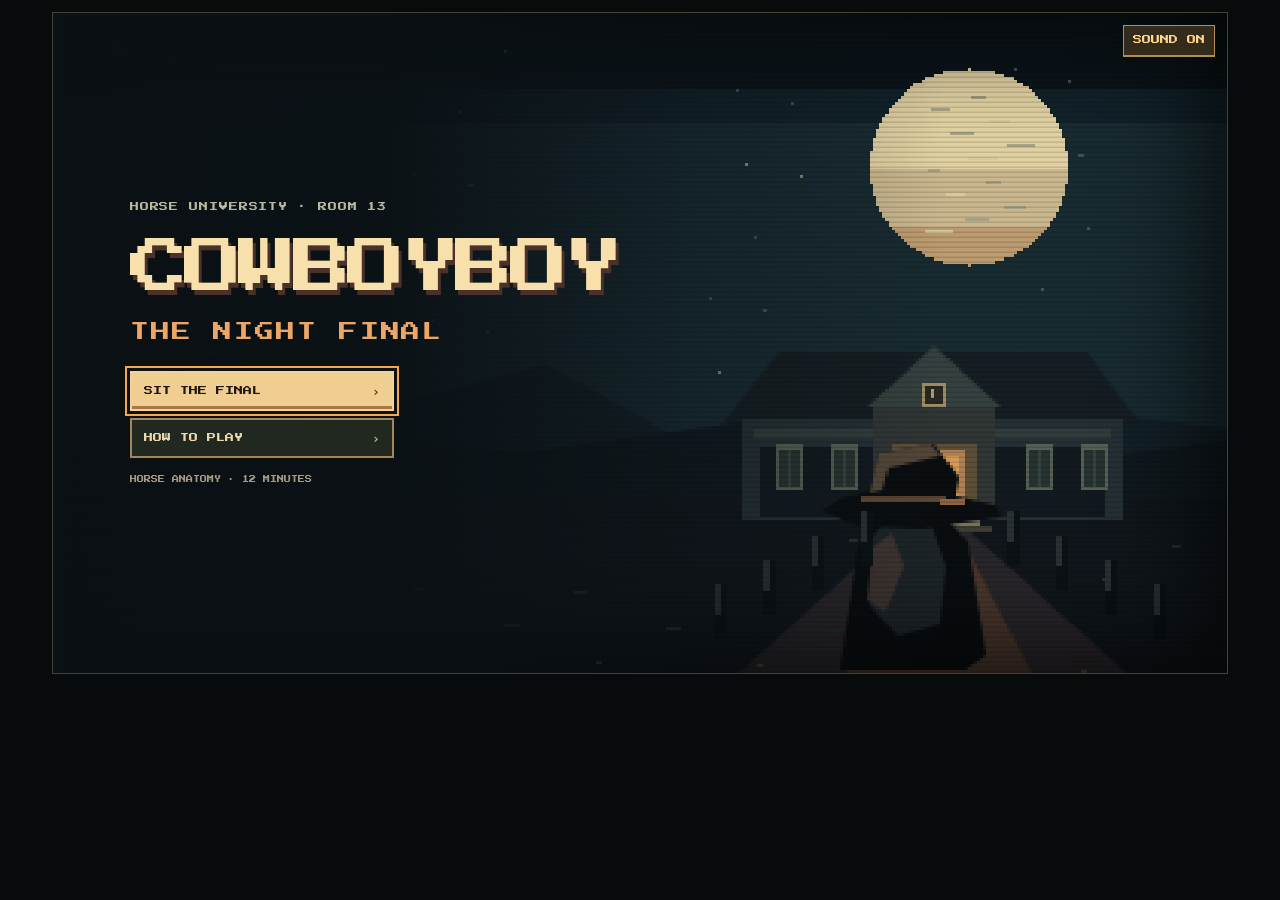
==== commit 78fb0a5c: "Give Cowboyboy a pixel-art title screen and put trial controls in the room" ====
--- a/index.html
+++ b/index.html
@@ -50,40 +50,67 @@
 .bean-pickup{position:absolute;transform:translate(-50%,-50%);min-width:48px;min-height:48px;
   border:2px solid #ffe7a033;border-radius:0;background:transparent;padding:0;touch-action:manipulation}
 .bean-pickup:hover,.bean-pickup:focus-visible{border-color:#ffe7a0;background:#ffc95a18}
-.trial{position:absolute;z-index:2;left:50%;bottom:12px;transform:translateX(-50%);width:min(460px,calc(100% - 18px));
-  padding:9px 11px;background:#111712ed;border:1px solid #9a7752;font:9px/1.65 var(--pixel);color:#efdfb8}
-.trial-head{display:flex;justify-content:space-between;gap:8px;color:#f2bf78;text-transform:uppercase}
+.trial{position:absolute;z-index:2;left:50%;top:72px;transform:translateX(-50%);width:max-content;max-width:calc(100% - 18px);
+  text-align:center;color:#f0deb8;font:9px/1.65 var(--pixel);pointer-events:none;text-shadow:2px 2px #080c0a}
+.trial-head{display:flex;justify-content:center;align-items:center;gap:8px;color:#f2bf78;text-transform:uppercase}
+.trial-head strong,.trial-head span{padding:4px 6px;background:#111813ef;border-bottom:2px solid #735939}
 .trial p{margin:5px 0}
-.trial-buttons{display:flex;gap:5px}
-.trial-buttons button{flex:1;min-width:0;min-height:37px;border:1px solid #88765a;background:#2b3024;color:#f2dfb5;
-  padding:5px;font:inherit;touch-action:none}
-.trial-buttons button[data-lit]{background:#edb269;color:#261809;border-color:#fff0bd}
-.trial-buttons button[data-held]{background:#305347;border-color:#98c8a0}
-.trial-score{color:#c8b898}
-.trial-hand{position:absolute;z-index:2;transform:translate(-50%,-50%);width:48px;height:48px;
-  background:#e0a35419;border:1px solid #d5a968;color:#fff2c1;font:10px var(--pixel);touch-action:manipulation}
-.trial-track{height:14px;position:relative;margin:6px 0 8px;border:1px solid #715f47;background:#392c26;overflow:hidden}
-.trial-track i{position:absolute;display:block;height:100%}
-#trial-band{left:34%;width:32%;background:#526c44}
-#trial-marker{width:4px;transform:translateX(-50%);background:#f4d794}
-#trial-fill{left:0;background:#81ae83}
+.trial-score{color:#ccc095;font-size:8px}
+.trial-object{position:absolute;z-index:2;transform:translate(-50%,-50%);display:grid;place-items:center;width:49px;height:49px;
+  background:#251e130c;color:#ffedc1;border:1px solid #a98d5a8c;padding:0;border-radius:0;touch-action:none;
+  font:9px/1 var(--pixel);text-shadow:1px 2px #1b1a11;box-shadow:inset 0 0 0 2px #211d1473}
+.trial-object[data-wide]{width:75px}
+.trial-object:hover,.trial-object:focus-visible{border-color:#ffe5a3;background:#f4c47725}
+.trial-object[data-lit]{color:#fff6d1;border-color:#ffcf84;box-shadow:0 0 0 2px #ab713d,inset 0 0 0 2px #edbb6b45}
+.trial-object[data-held]{border-color:#b6cc9a;background:#33524054}
+.trial-object[data-demo]{pointer-events:none;opacity:.66}
 .ending-caption{position:absolute;z-index:2;bottom:30px;left:50%;transform:translateX(-50%);width:max-content;
   max-width:calc(100% - 20px);margin:0;padding:8px 11px;text-align:center;background:#0b1010e8;color:#f1ddaf;font:10px/1.7 var(--pixel)}
 .ending-caption strong{color:#f2ad6c}
 .stage.end-black .overlay{background:#030405}
 .stage.end-black .panel{background:none;border:0;box-shadow:none;text-align:center}
 .stage.end-black .utility{display:none}
-.overlay{position:absolute;inset:0;z-index:3;background:#070a09dc;display:grid;place-items:center;overflow:auto;padding:52px 18px 18px}
-.panel{max-width:560px;width:100%;padding:clamp(14px,4vw,30px);background:#141a16;border:1px solid #6b6652;box-shadow:7px 7px 0 #030504;color:var(--ink)}
-.panel .eyebrow{font:10px/1.65 var(--pixel);color:var(--gold)}
-.panel h1{font:clamp(21px,4vw,35px)/1.35 var(--pixel);margin:8px 0 14px;text-transform:uppercase;color:#f4e3be}
-.panel p{margin:8px 0}
-.panel ul{padding-left:19px;margin:8px 0 15px}
-.panel button{margin-top:5px;padding:10px 12px;font:10px/1.6 var(--pixel);text-transform:uppercase;border-radius:0}
-.primary{background:#ddb57b;color:#19140d;border:1px solid #e3c491}
+.overlay{position:absolute;inset:0;z-index:3;display:grid;place-items:center;overflow:auto;padding:54px 18px 24px;
+  background:#080d0deb;font:9px/1.9 var(--pixel)}
+.panel{max-width:560px;width:100%;padding:clamp(16px,4vw,28px);background:#151e1a;color:#eadab6;
+  border:2px solid #917957;box-shadow:inset 0 0 0 4px #101512,inset 0 0 0 6px #514b38,7px 7px 0 #040606;
+  clip-path:polygon(0 7px,7px 7px,7px 0,calc(100% - 7px) 0,calc(100% - 7px) 7px,100% 7px,
+    100% calc(100% - 7px),calc(100% - 7px) calc(100% - 7px),calc(100% - 7px) 100%,7px 100%,7px calc(100% - 7px),0 calc(100% - 7px))}
+.panel .eyebrow{font:8px/1.7 var(--pixel);letter-spacing:.065em;color:#cfac75;text-transform:uppercase}
+.panel h1{font:clamp(18px,3.6vw,30px)/1.45 var(--pixel);margin:9px 0 13px;text-transform:uppercase;color:#f4e3be}
+.panel p{margin:8px 0 12px}
+.panel ul{margin:10px 0 14px;padding-left:20px}
+.panel li{margin-bottom:9px}
+.panel button{display:block;width:max-content;max-width:100%;min-height:40px;margin-top:7px;padding:8px 12px;
+  border:2px solid #a4865c;border-radius:0;background:#212820;color:#edd9ad;font:9px/1.5 var(--pixel);text-transform:uppercase}
+.panel .primary{background:#e4b573;color:#211909;border-color:#f0d29a;box-shadow:inset 0 -3px #a77745}
+.panel button:hover,.panel button:focus-visible{background:#f0ce91;color:#20170d}
 .panel a{color:#f2ca91}
-.review{max-height:180px;overflow:auto;padding-right:7px;font-size:14px}
-.review li{margin-bottom:7px}
+.review{max-height:152px;overflow:auto;padding-right:7px;font:12px/1.45 ui-monospace,monospace}
+.overlay[data-screen="title"]{place-items:center stretch;padding:clamp(38px,6vw,82px);
+  background:linear-gradient(90deg,#0a1014 0%,#0a1014ed 28%,#0a101440 55%,transparent 76%)}
+.overlay[data-screen="title"] .panel{max-width:640px;width:100%;padding:0;border:0;box-shadow:none;background:none;clip-path:none}
+.title-screen{width:max-content;max-width:100%}
+.title-screen .title-index{margin:0 0 17px;color:#b7b8a0;font:9px/1.6 var(--pixel);letter-spacing:.1em;text-transform:uppercase}
+.title-screen h1{margin:0;font:clamp(26px,5vw,59px)/1.25 var(--pixel);letter-spacing:-.08em;color:#f7e0ab;text-shadow:3px 5px #4a312a}
+.title-screen .subtitle{margin:13px 0 25px;color:#eca767;font:clamp(10px,1.8vw,19px)/1.5 var(--pixel);letter-spacing:.1em;text-transform:uppercase}
+.title-actions{display:grid;gap:7px;width:min(264px,100%)}
+.title-actions button{width:100%;margin:0;display:flex;justify-content:space-between;align-items:center;text-align:left}
+.title-actions button span{font:13px ui-monospace,monospace}
+.title-screen .title-note{margin:17px 0 0;color:#a79a80;font:7px/1.55 var(--pixel);text-transform:uppercase}
+.stage.end-black .panel button{margin:12px auto 0}
+@media(max-width:600px){
+  .overlay{padding:48px 12px 15px;font-size:8px}
+  .overlay[data-screen="title"]{place-items:stretch;padding:65px 12px 21px;
+    background:linear-gradient(180deg,#0a1014f5,transparent 42%,transparent 69%,#0a1014eb)}
+  .overlay[data-screen="title"] .panel{display:flex;justify-content:center}
+  .title-screen{width:100%;text-align:center;display:flex;flex-direction:column;align-items:center}
+  .title-screen .title-index{margin-bottom:10px;font-size:7px}
+  .title-screen h1{font-size:clamp(21px,7.8vw,38px);letter-spacing:-.09em}
+  .title-screen .subtitle{font-size:10px;margin:9px 0 0}
+  .title-actions{margin-top:auto}
+  .title-screen .title-note{margin-top:9px}
+}
 @media(max-width:600px){
   .stage{min-height:min(540px,calc(100svh - 8px))}
   .hud,.utility,.controls,.cue{font-size:7px}
@@ -96,8 +123,8 @@
   .controls button,.utility button{padding:5px 6px;min-height:34px}
   .look{top:50px;font-size:7px}
   .cue{top:93px}
-  .panel ul{font-size:14px}
-  .trial{font-size:8px;bottom:8px}
+  .trial{font-size:7px;top:89px}
+  .trial-score{font-size:7px}
 }
 .paper{position:absolute;top:0;left:0;transform-origin:0 0;box-sizing:border-box;width:540px;height:464px;
   display:flex;flex-direction:column;padding:28px 28px 22px;color:#342818;
@@ -155,9 +182,11 @@
 <div class="stage" id="stage">
 <canvas id="room" width="384" height="216" aria-label="First-person view from the exam desk"></canvas>
 <button type="button" class="bean-pickup" id="bean-pickup" aria-label="Grab the bean tin" hidden></button><div class="vignette"></div>
-<button type="button" class="trial-hand" data-hand="0" aria-label="Swat the left hand" hidden>1</button>
-<button type="button" class="trial-hand" data-hand="1" aria-label="Swat the middle hand" hidden>2</button>
-<button type="button" class="trial-hand" data-hand="2" aria-label="Swat the right hand" hidden>3</button>
+<div id="trial-buttons">
+  <button type="button" class="trial-object" hidden></button>
+  <button type="button" class="trial-object" hidden></button>
+  <button type="button" class="trial-object" hidden></button>
+</div>
 <div class="hud" aria-label="Exam status"><span class="clock" id="clock">12:00</span><span id="progress">0 / 18 answered</span><span id="nerve">Composure 3 / 3</span><span class="bean" id="bean-hud" hidden><span id="bean-status" role="status"></span><span id="bean-timer" aria-hidden="true"></span></span></div>
 <div class="utility"><button id="sound" aria-pressed="true">Sound on</button><button id="pause" disabled>Pause</button></div>
 <div class="look" id="look"></div>
@@ -173,10 +202,6 @@
 <section class="trial" id="trial" aria-label="Sheet trial" hidden>
   <div class="trial-head"><strong id="trial-title"></strong><span id="trial-time" aria-hidden="true"></span></div>
   <p id="trial-cue" role="status"></p>
-  <div class="trial-track" id="trial-track" hidden aria-hidden="true">
-    <i id="trial-band" hidden></i><i id="trial-marker" hidden></i><i id="trial-fill" hidden></i>
-  </div>
-  <div class="trial-buttons" id="trial-buttons"><button type="button"></button><button type="button"></button><button type="button"></button></div>
   <p class="trial-score" id="trial-score"></p>
 </section>
 <p class="ending-caption" id="ending-caption" role="status" hidden>Your reward is a <strong>Boys Trip.</strong></p>
@@ -668,17 +693,15 @@
 }
 const trialDuration = 30;
 const trials = [
-  {id:'hands',name:'Hands at the window',view:'left',buttons:['1 · Left','2 · Middle','3 · Right']},
-  {id:'echo',name:'Ghost hoofbeats',view:'front',buttons:['1 · Low','2 · Middle','3 · High']},
+  {id:'hands',name:'Hands at the window',view:'left',buttons:['1 · Swat left hand','2 · Swat middle hand','3 · Swat right hand']},
+  {id:'echo',name:'Ghost hoofbeats',view:'front',buttons:['1 · Low hoof plate','2 · Middle hoof plate','3 · High hoof plate']},
   {id:'latch',name:'The seam latch',view:'right',buttons:['1 · Turn left','2 · Turn right']},
-  {id:'breath',name:'The Mimic is watching',view:'left',buttons:['Hold breath · Space']},
-  {id:'bell',name:'The ceiling bell',view:'right',buttons:['Strike bell · Space']}
+  {id:'breath',name:'The Mimic is watching',view:'left',buttons:['Hold bandana · Space']},
+  {id:'bell',name:'The ceiling bell',view:'right',buttons:['Pull bell rope · Space']}
 ];
 const handPatterns = [1,4,3,2,5,4,6,3];
 const trialButtons = [...$('trial-buttons').querySelectorAll('button')];
-const trialHands = [...document.querySelectorAll('[data-hand]')];
 const echoPitches = [168,246,346];
-for (const button of trialHands) button.onclick = () => trialInput(Number(button.dataset.hand));
 function startTrial(sheet) {
   const spec = trials[sheet - 1];
   run.trial = {spec,sheet,elapsed:0,phase:-1,score:0,removed:0,entered:0,heard:-1,position:.5,
@@ -689,8 +712,10 @@
   go(spec.view);
   $('trial-title').textContent = spec.name;
   trialButtons.forEach((button,i) => {
-    button.hidden = i >= spec.buttons.length;
-    button.textContent = spec.buttons[i] || '';
+    button.hidden = true;
+    button.setAttribute('aria-label',spec.buttons[i] || '');
+    button.textContent = spec.buttons.length === 1 ? 'SPACE' : String(i + 1);
+    button.toggleAttribute('data-wide',spec.buttons.length === 1);
   });
   note(370,.52,.20,0,'triangle',353);
   note(550,.44,.14,0,'triangle',482,.19);
@@ -733,6 +758,8 @@
     case 'echo': {
       const pattern = trial.patterns[trial.phase];
       if (!echoStage(trial).input || trial.entered === pattern.length) return;
+      trial.pressedPad = i;
+      trial.pressedPadUntil = trial.elapsed + .22;
       note(echoPitches[i],.25,.19);
       if (pattern[trial.entered] !== i) {
         trial.entered = 0;
@@ -837,40 +864,39 @@
   const id = trial.spec.id;
   const time = Math.max(0,Math.ceil(trialDuration - trial.elapsed));
   $('trial-time').textContent = time + 's';
-  let cue = '', score = '', mask = 0, marker = null, fill = null;
+  let cue = '', score = '', mask = 0, demo = false;
   switch (id) {
     case 'hands':
       mask = handTargets(trial);
-      cue = mask ? 'Slap the raised hands.' : 'Watch the sill.';
+      cue = mask ? 'Tap the hands or press their numbers.' : 'Watch the sill.';
       score = `${trial.score} swatted · 8 needed`;
       break;
     case 'echo': {
       const echo = echoStage(trial);
       const pattern = trial.patterns[trial.phase];
-      mask = echo.cue < 0 ? 0 : 1 << echo.cue;
+      const pad = trial.pressedPadUntil > trial.elapsed ? trial.pressedPad : echo.cue;
+      mask = pad < 0 ? 0 : 1 << pad;
+      demo = !echo.input;
       cue = trial.flashUntil > trial.elapsed ? 'Try the pattern again.' : !pattern ? 'Listen for the first hoofbeats.' :
-        !echo.input ? 'Watch the pattern.' : trial.entered === pattern.length ? 'The mare backs away.' : 'Repeat the pattern.';
+        !echo.input ? 'Watch the iron plates.' : trial.entered === pattern.length ? 'The mare backs away.' : 'Tap the plates in the same order.';
       score = `${trial.score} patterns echoed · 2 needed`;
       break;
     }
     case 'latch':
-      marker = trial.position;
-      cue = 'Keep the needle inside the green band.';
+      cue = 'Turn the wheel to keep the needle in green.';
       score = `${Math.floor(trial.score)}s steady · 15s needed`;
       break;
     case 'breath': {
       const watch = watchingMimic(trial);
-      fill = trial.air;
-      cue = watch ? 'It sees you. Hold your breath.' : (trial.elapsed >= 3 && (trial.elapsed - 3) % 5.4 < .75) ?
+      cue = watch ? 'It sees you. Hold the cloth or Space.' : (trial.elapsed >= 3 && (trial.elapsed - 3) % 5.4 < .75) ?
         'It is turning around.' : 'It looked away. Breathe.';
       score = `Air ${Math.floor(trial.air * 100)}% · heard for ${trial.exposed.toFixed(1)}s`;
       break;
     }
     case 'bell': {
-      marker = bellPosition(trial);
       const phase = bellPhase(trial);
       cue = phase < 0 ? 'Wait for the swing.' : phase >= 5 || trial.lastBell === phase ? 'Wait for the next swing.' :
-        trial.flashUntil > trial.elapsed ? 'Missed. Watch the next pass.' : 'Strike when the clapper crosses green.';
+        trial.flashUntil > trial.elapsed ? 'Missed. Watch the next pass.' : 'Pull the rope when the clapper crosses green.';
       score = `${trial.score} clean strikes · 3 needed`;
       break;
     }
@@ -878,13 +904,9 @@
   for (const [i,button] of trialButtons.entries()) {
     button.toggleAttribute('data-lit',Boolean(mask & 1 << i));
     button.toggleAttribute('data-held',id === 'breath' && trial.holding);
-  }
-  $('trial-track').hidden = marker === null && fill === null;
-  $('trial-band').hidden = marker === null;
-  $('trial-marker').hidden = marker === null;
-  $('trial-fill').hidden = fill === null;
-  if (marker !== null) $('trial-marker').style.left = `${marker * 100}%`;
-  if (fill !== null) $('trial-fill').style.width = `${fill * 100}%`;
+    button.toggleAttribute('data-demo',demo);
+    button.disabled = demo;
+  }
   if ($('trial-cue').textContent !== cue) $('trial-cue').textContent = cue;
   if ($('trial-score').textContent !== score) $('trial-score').textContent = score;
 }
@@ -1076,18 +1098,34 @@
   else if (run.noticeUntil > run.elapsed) setCue(run.notice);
   else setCue('');
 }
-function showPanel(html) {
+function showPanel(html,screen = 'menu') {
+  $('overlay').dataset.screen = screen;
   $('panel').innerHTML = html;
   $('overlay').hidden = false;
   renderUI();
   $('panel').querySelector('button')?.focus();
 }
 function intro() {
-  showPanel(`<div class="eyebrow">COWBOYBOY · HORSE UNIVERSITY</div><h1>The Night Final</h1>
-  <p>You have twelve minutes to pass horse anatomy. Someone has already taken attendance.</p>
-  <ul><li>Look down to answer. A correct answer unlocks Next. Looking away interrupts your pencil.</li><li>The proctor tests your composure between sheets. Each trial lasts 30 seconds. Follow its on-screen controls.</li><li>Click bean tins to block one hit. Three hits end the exam. Solve all 18 questions before time runs out.</li></ul><p><small>Arrow keys to look, 1–4 to answer, E to interact, Esc to pause. You can also use the on-screen controls.</small></p>
-  <button class="primary" id="begin">Sit the final</button>`);
+  showPanel(`<div class="title-screen">
+    <p class="title-index">Horse University · Room 13</p>
+    <h1>Cowboyboy</h1>
+    <p class="subtitle">The Night Final</p>
+    <div class="title-actions">
+      <button class="primary" id="begin">Sit the final <span aria-hidden="true">›</span></button>
+      <button id="help">How to play <span aria-hidden="true">›</span></button>
+    </div>
+    <p class="title-note">Horse anatomy · 12 minutes</p>
+  </div>`,'title');
   $('begin').onclick = start;
+  $('help').onclick = showHelp;
+}
+function showHelp() {
+  showPanel(`<div class="eyebrow">Horse University · Exam instructions</div><h1>How to play</h1>
+    <ul><li>Look down to answer. A correct answer unlocks Next. Looking away interrupts your pencil.</li>
+    <li>Use arrows to look and 1–4 to answer. Use E to interact. On touch, tap the room controls and objects.</li>
+    <li>Each new sheet starts a 30-second trial. Grab bean tins for a shield. Three hits end the exam.</li></ul>
+    <button class="primary" id="back-title">Back to title</button>`,'help');
+  $('back-title').onclick = intro;
 }
 function pause() {
   if (run.mode === 'running') {
@@ -1096,7 +1134,7 @@
     if (run.trial) run.trial.holding = false;
     soundLevel();
     updateMusic();
-    showPanel('<div class="eyebrow">CLOCK STOPPED</div><h1>Paused</h1><button class="primary" id="resume">Resume exam</button>');
+    showPanel('<div class="eyebrow">Room 13 · Clock stopped</div><h1>Paused</h1><button class="primary" id="resume">Resume exam</button>','pause');
     $('resume').onclick = pause;
   } else if (run.mode === 'paused') {
     run.mode = 'running';
@@ -1234,6 +1272,92 @@
     at(face,'#875a4a',[[-.15,.16],[.123,.18],[.17,-.07],[.07,-.22],[-.12,-.16]]);
     at(face,palette.skin,[[-.15,.15],[.09,.19],[.135,-.06],[.07,-.17],[-.12,-.13]]);
     at(face,'#4b3b38',[[-.12,.065],[-.034,.045],[-.044,.014],[-.11,.024]]);
+  }
+}
+
+function screenShape(color,points) {
+  ctx.fillStyle = color;
+  ctx.beginPath();
+  points.forEach(([x,y],i) => i ? ctx.lineTo(x,y) : ctx.moveTo(x,y));
+  ctx.closePath();
+  ctx.fill();
+}
+function drawSplash() {
+  const w = canvas.width, h = canvas.height, narrow = w < 240;
+  const rect = (color,x,y,width,height) => {
+    ctx.fillStyle = color;
+    ctx.fillRect(Math.round(x),Math.round(y),Math.round(width),Math.round(height));
+  };
+  const moonX = Math.round(w * (narrow ? .67 : .78)), moonY = narrow ? 79 : 50;
+  const radius = narrow ? 24 : 32, horizon = narrow ? 153 : 159;
+  rect('#0c151b',0,0,w,h);
+  rect('#12222a',0,narrow ? 57 : 25,w,142);
+  rect('#182b31',0,moonY - 14,w,109);
+  for (let i = 0; i < 43; i++) {
+    const x = (i * 97 + 21) % w, y = 11 + (i * 41 % (horizon - 19));
+    rect(i % 6 ? '#405257' : '#839077',x,y,i % 5 ? 1 : 2,1);
+  }
+  for (let y = -radius; y <= radius; y++) {
+    const half = Math.round(Math.sqrt(radius ** 2 - y ** 2));
+    rect(y > radius * .6 ? '#bd9b70' : y > 0 ? '#cbb78e' : '#e1d1a2',moonX - half,moonY + y,half * 2 + 1,1);
+  }
+  for (let i = 0; i < 13; i++) {
+    const y = moonY - radius + 5 + i * 4;
+    const x = moonX + (i * 19 % radius) - radius * .55;
+    rect(i % 3 ? '#a5a182' : '#d9c89c',x,y,4 + i % 7,1);
+  }
+  screenShape('#132027',[[0,horizon - 22],[w*.13,horizon - 47],[w*.29,horizon - 31],[w*.42,horizon - 44],
+    [w*.56,horizon - 14],[w*.74,horizon - 35],[w,horizon - 23],[w,h],[0,h]]);
+  screenShape('#10191e',[[0,horizon - 11],[w*.21,horizon - 23],[w*.40,horizon - 15],[w*.60,horizon - 26],
+    [w*.80,horizon - 9],[w,horizon - 19],[w,h],[0,h]]);
+  rect('#10161b',0,horizon,w,h - horizon);
+
+  const center = Math.round(w * (narrow ? .53 : .75));
+  const base = horizon + 7, roof = base - 55;
+  const b = (color,x,y,width,height) => rect(color,center + x,base + y,width,height);
+  screenShape('#151e22',[[center-69,base-32],[center-51,roof],[center+50,roof],[center+68,base-31]]);
+  b('#243035',-63,-33,125,33);
+  b('#313d3b',-59,-30,117,3);
+  b('#131a1f',-57,-24,113,23);
+  for (const x of [-52,-34,30,48]) {
+    b('#536052',x,-25,9,15);
+    b('#273331',x+1,-23,7,12);
+    b('#354440',x+4,-23,1,12);
+  }
+  b('#303635',-20,-37,40,36);
+  screenShape('#34413e',[[center-22,base-37],[center,base-57],[center+22,base-37]]);
+  b('#9c8d66',-4,-45,8,8);
+  b('#292924',-3,-44,6,6);
+  b('#b39e72',-1,-43,1,3);
+  b('#5d4e37',-14,-25,28,25);
+  b('#ae8154',-10,-23,20,23);
+  b('#d49a59',-8,-21,16,21);
+  b('#492f2d',-3,-21,6,21);
+  b('#f0b471',-6,-19,2,12);
+  b('#77735a',-15,0,30,2);
+  b('#3d3d33',-19,2,38,2);
+  screenShape('#292629',[[center-13,base+4],[center+12,base+4],[center+63,h],[center-64,h]]);
+  screenShape('#48362c',[[center-7,base+4],[center+8,base+4],[center+32,h],[center-29,h]]);
+  for (let i = 0; i < 20; i++) {
+    const x = (i * 83 + 5) % w, y = horizon + 4 + i * 13 % Math.max(1,h - horizon - 4);
+    rect(i % 4 ? '#263033' : '#574437',x,y,2 + i % 4,1);
+  }
+
+  const rider = Math.round(w * (narrow ? .54 : .73)), boot = narrow ? 191 : 215;
+  const figure = (color,points) => screenShape(color,points.map(([x,y]) => [rider + x,boot + y]));
+  figure('#090d10',[[-17,-40],[-11,-50],[8,-53],[19,-42],[25,-5],[18,0],[-23,0]]);
+  figure('#1d2428',[[-13,-43],[-7,-49],[7,-48],[12,-34],[10,-15],[-4,-11],[-13,-21]]);
+  figure('#3d3431',[[-12,-40],[-6,-45],[-2,-34],[-8,-19],[-14,-23]]);
+  figure('#0a0e11',[[-29,-52],[-23,-56],[-12,-59],[-10,-71],[8,-74],[16,-63],[15,-57],[28,-54],[30,-50],[4,-46],[-17,-47]]);
+  figure('#544739',[[-13,-58],[-10,-71],[7,-74],[10,-70],[-7,-66],[-9,-59]]);
+  rect('#5c4734',rider - 16,boot - 57,28,2);
+  rect('#8f6241',rider + 10,boot - 56,8,2);
+  for (const side of [-1,1]) {
+    for (let i = 0; i < 4; i++) {
+      const x = center + side * (24 + i * 16), y = base + 9 + i * 8;
+      rect('#0b1115',x,y - 12,4,18);
+      rect('#293133',x,y - 12,2,10);
+    }
   }
 }
 
@@ -1576,12 +1700,25 @@
   creature(figure.kind,figure.progress,figure.aside,figure.away);
   ctx.restore();
 }
-function drawTrialHands() {
-  const active = run.mode === 'running' && run.trial?.spec.id === 'hands';
-  const mask = active ? handTargets(run.trial) : 0;
-  trialHands.forEach((button,i) => {
-    button.hidden = !(mask & 1 << i);
+function screenPoint(world) {
+  const point = cameraPoint(world);
+  return point[2] >= .17 ? project(point) : null;
+}
+function placeTrialObjects(points) {
+  const interactive = run.mode === 'running' && focused();
+  trialButtons.forEach((button,i) => {
+    const point = points[i];
+    button.hidden = !interactive || !point ||
+      point[0] < 0 || point[0] > canvas.width || point[1] < 0 || point[1] > canvas.height;
     if (button.hidden) return;
+    button.style.left = `${100 * point[0] / canvas.width}%`;
+    button.style.top = `${100 * point[1] / canvas.height}%`;
+  });
+}
+function windowHands(trial) {
+  const active = handTargets(trial);
+  return [0,1,2].map(i => {
+    if (!(active & 1 << i)) return null;
     const z = 3.08 + i * .93;
     const wrist = [-3.83,-.66,z];
     limb(wrist,[-3.72,-.43,z],.09,.10,'#5a4a40','#b78961');
@@ -1589,10 +1726,101 @@
       const d = (finger - 1) * .061;
       limb([-3.72,-.43,z + d],[-3.67,-.32 + Math.abs(d) * -.2,z + d],.021,.014,'#ba8962');
     }
-    const [x,y] = project(cameraPoint([-3.71,-.40,z]));
-    button.style.left = `${100 * x / canvas.width}%`;
-    button.style.top = `${100 * y / canvas.height}%`;
+    return screenPoint([-3.71,-.40,z]);
   });
+}
+function hoofPlates(trial) {
+  const z = 3.86;
+  const active = trial.pressedPadUntil > trial.elapsed ? trial.pressedPad : echoStage(trial).cue;
+  block(-1.12,-1.34,z,-1.00,-.86,z+.15,['#322923','#231d17','#685239']);
+  block(1.00,-1.34,z,1.12,-.86,z+.15,['#322923','#231d17','#685239']);
+  front('#24211a',-1.19,-.90,1.19,-.26,z+.04);
+  front('#6b563e',-1.15,-.85,1.15,-.29,z);
+  front('#473a2a',-1.12,-.81,1.12,-.34,z-.01);
+  return [-.76,0,.76].map((x,i) => {
+    const y = -.56, on = i === active;
+    front(on ? '#ad7843' : '#2b2b22',x-.28,y-.23,x+.28,y+.21,z-.024);
+    front(on ? '#493727' : '#3a3a2c',x-.23,y-.19,x+.23,y+.17,z-.029);
+    shape(on ? '#ffd89a' : '#a5956f',[
+      [x-.16,y+.11,z-.035],[x-.08,y+.11,z-.035],[x-.105,y-.04,z-.035],[x-.052,y-.109,z-.035],
+      [x+.050,y-.109,z-.035],[x+.105,y-.04,z-.035],[x+.08,y+.11,z-.035],[x+.16,y+.11,z-.035],
+      [x+.18,y-.04,z-.035],[x+.104,y-.173,z-.035],[x-.104,y-.173,z-.035],[x-.18,y-.04,z-.035]
+    ]);
+    return screenPoint([x,y+.04,z-.04]);
+  });
+}
+function latchFixture(trial) {
+  const x = 3.75, z = 3.74, center = [x,-.26,z];
+  const meterZ = fraction => mix(4.44,3.04,fraction);
+  side('#1d2019',x+.04,2.94,.39,4.54,.78);
+  side('#876746',x+.02,2.98,.43,4.50,.74);
+  side('#3f3327',x,3.04,.47,4.44,.70);
+  side('#779267',x-.01,meterZ(.66),.48,meterZ(.34),.69);
+  const at = meterZ(trial.position);
+  side('#f8d395',x-.018,at-.019,.44,at+.019,.73);
+
+  const radial = (r,angle) => [x,center[1] + r * Math.cos(angle),z + r * Math.sin(angle)];
+  const ring = Array.from({length:8},(_,i) => radial(.39,i * Math.PI / 4));
+  shape('#816346',ring);
+  shape('#2f3026',Array.from({length:8},(_,i) => radial(.302,i * Math.PI / 4)));
+  for (let i = 0; i < 4; i++) {
+    const angle = (trial.position - .5) * 5 + i * Math.PI / 2;
+    limb(center,radial(.35,angle),.055,.045,'#ad8b5e','#cfab75');
+  }
+  side('#ccab73',x-.025,z-.066,-.318,z+.066,-.198);
+  return [1,-1].map(sign => {
+    const grip = z + sign * .47;
+    side('#ad8859',x-.02,grip-.09,-.35,grip+.09,-.17);
+    side('#6e553c',x-.025,grip-.068,-.32,grip+.068,-.20);
+    return screenPoint([x-.028,-.26,grip]);
+  });
+}
+function breathCloth(trial) {
+  const x = Math.round(canvas.width * .45), y = canvas.height - (trial.holding ? 32 : 19);
+  const patch = (color,points) => screenShape(color,points.map(([a,b]) => [x+a,y+b]));
+  patch('#2b211a',[[-55,24],[-34,-10],[-20,-14],[-17,5],[-35,27]]);
+  patch('#2b211a',[[54,24],[33,-11],[21,-14],[16,6],[35,27]]);
+  patch('#a17456',[[-32,-9],[-24,-14],[-15,-9],[-15,2],[-25,4]]);
+  patch('#a17456',[[32,-9],[24,-14],[15,-9],[15,2],[25,4]]);
+  patch(trial.holding ? '#804d42' : '#754639',[[-23,-9],[-15,-18],[16,-17],[23,-7],[16,12],[0,17],[-17,12]]);
+  patch('#b67d58',[[-18,-7],[-13,-12],[14,-12],[18,-7],[14,-5],[-14,-5]]);
+  ctx.fillStyle = '#3a2920';
+  ctx.fillRect(x-17,y+5,34,4);
+  ctx.fillStyle = '#a4c08a';
+  ctx.fillRect(x-17,y+5,Math.round(trial.air*34),4);
+  return [[x,y-2]];
+}
+function ceilingBell(trial) {
+  const x = 3.48, z = 3.72, position = bellPosition(trial);
+  const arcZ = value => mix(4.49,2.95,value);
+  const inBand = Math.abs(position - .5) <= .16;
+  const support = [x,1.65,z], swing = [x,.57 + Math.abs(position-.5)*.37,arcZ(position)];
+  limb([x,2.1,z],support,.036,.033,'#64503a','#95734e');
+  side('#917044',x,z-.28,1.38,z+.28,1.45);
+  shape('#ae8150',[[x,1.59,z-.12],[x,1.59,z+.12],[x,1.39,z+.24],[x,1.39,z-.24]]);
+  side('#e0ac6c',x-.012,z-.19,1.36,z+.19,1.40);
+  side('#3a3328',x+.02,2.91,.47,4.53,.55);
+  side('#84a06b',x+.01,arcZ(.66),.48,arcZ(.34),.54);
+  limb(support,swing,.028,.037,'#785c3d','#a78254');
+  side(inBand ? '#ffce84' : '#ba8a54',x-.02,swing[2]-.065,swing[1]-.08,swing[2]+.065,swing[1]+.036);
+  const grip = [x,-.24,z+.28];
+  limb([x,1.42,z+.21],grip,.013,.022,'#bf9a68','#d3aa76');
+  side('#c1a179',x-.02,grip[2]-.11,grip[1]-.063,grip[2]+.11,grip[1]+.045);
+  return [screenPoint(grip)];
+}
+function drawTrialObjects() {
+  const trial = run.trial;
+  let points = [];
+  if (trial) {
+    switch (trial.spec.id) {
+      case 'hands': points = windowHands(trial); break;
+      case 'echo': points = hoofPlates(trial); break;
+      case 'latch': points = latchFixture(trial); break;
+      case 'breath': points = breathCloth(trial); break;
+      case 'bell': points = ceilingBell(trial); break;
+    }
+  }
+  placeTrialObjects(points);
 }
 function beanCan(view) {
   const p = cameraPoint(beanSpots[view].position);
@@ -1728,7 +1956,7 @@
   block(-.99,-.53,1.46,-.91,-.12,1.56,['#554624','#453719','#8e7d45']);
   block(-1.13,-.15,1.34,-.73,-.04,1.73,['#695a32','#554624','#877441']);
   flat('#b6a573',-.99,1.41,-.86,1.57,-.039);
-  drawTrialHands();
+  drawTrialObjects();
   placeBeanPickup(run.beans && !run.trial ? beanCan(run.beans.view) : null);
 }
 function frame(now) {
@@ -1749,7 +1977,8 @@
   }
   const readingFocal = Math.min(148,canvas.width * .65);
   focal = 178 + (readingFocal - 178) * camera.lean;
-  room();
+  if (run.mode === 'intro') drawSplash();
+  else room();
   placeExamSheet();
   requestAnimationFrame(frame);
 }
@@ -1791,7 +2020,13 @@
   $('act').addEventListener(name,() => { pressed = false; });
 }
 window.addEventListener('keydown',event => {
-  if (event.code === 'Escape') { if (!event.repeat) pause(); return; }
+  if (event.code === 'Escape') {
+    if (!event.repeat) {
+      if (run.mode === 'intro' && $('overlay').dataset.screen === 'help') intro();
+      else pause();
+    }
+    return;
+  }
   if (run.mode !== 'running' || event.metaKey || event.ctrlKey || event.altKey) return;
   if (run.trial) {
     const id = run.trial.spec.id;
